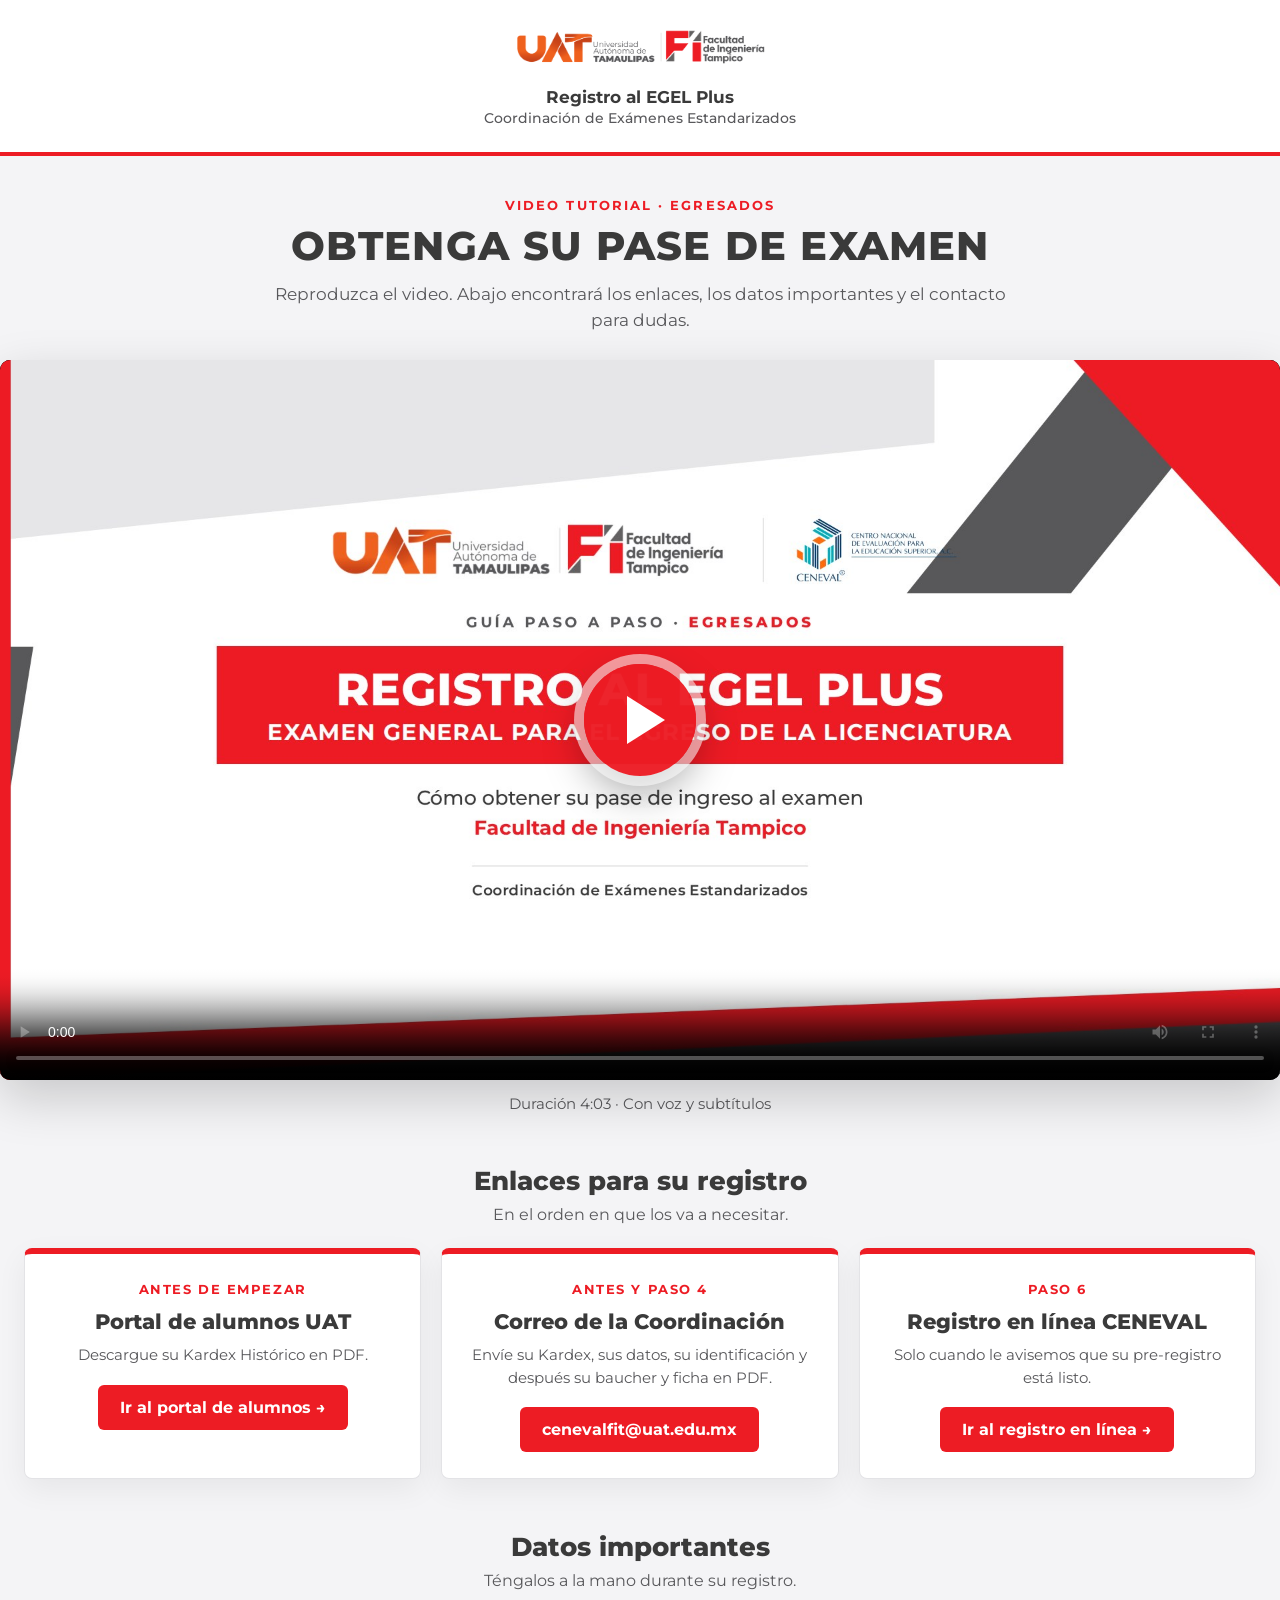
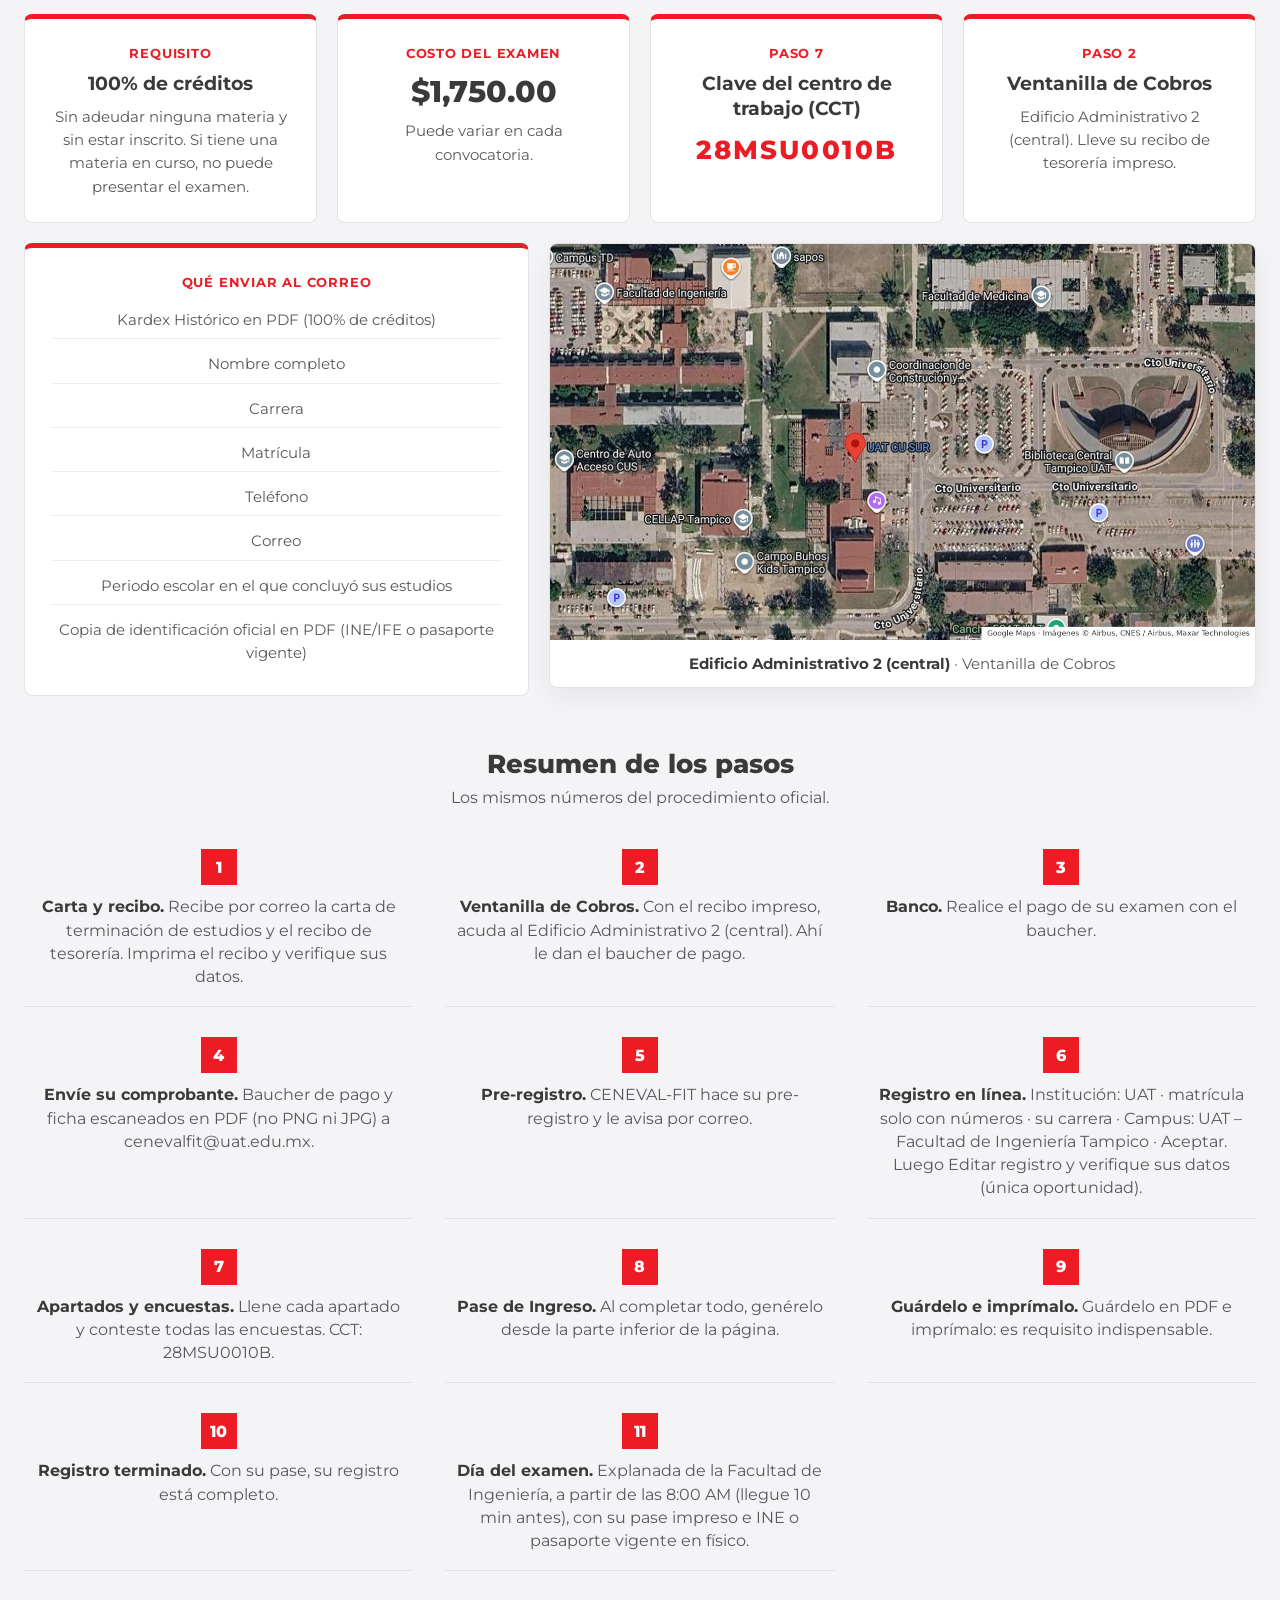
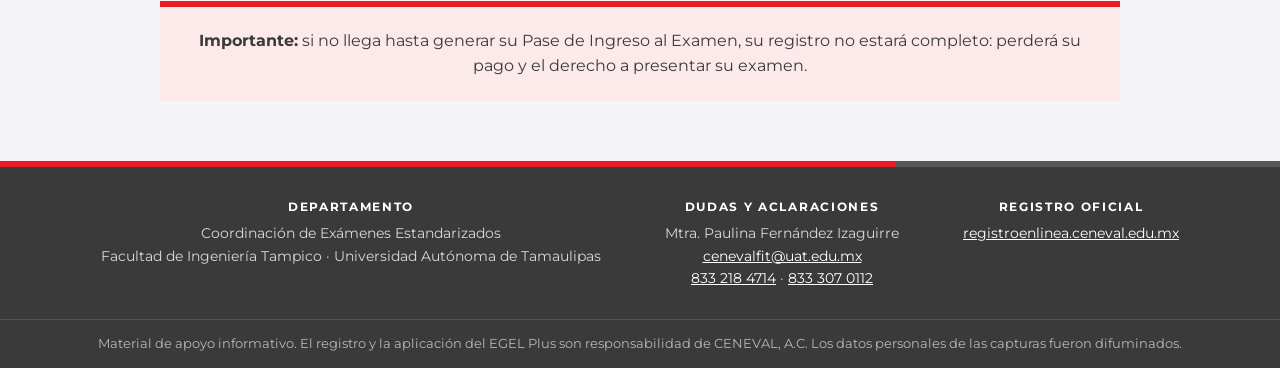
==== index.html @ b7e52860 "Video del EGEL Plus en trato de usted (voz temporal) Narración, subtítulos y texto en pantalla en "u" ====
<!DOCTYPE html>
<html lang="es">
<head>
<meta charset="utf-8">
<meta name="viewport" content="width=device-width,initial-scale=1">
<meta name="color-scheme" content="light only">
<title>Registro al EGEL Plus — Facultad de Ingeniería Tampico, UAT</title>
<meta name="description" content="Video tutorial paso a paso para el registro al EGEL Plus de CENEVAL (egresados). Coordinación de Exámenes Estandarizados, Facultad de Ingeniería Tampico, UAT.">
<link rel="preconnect" href="https://fonts.googleapis.com">
<link rel="preconnect" href="https://fonts.gstatic.com" crossorigin>
<link href="https://fonts.googleapis.com/css2?family=Montserrat:ital,wght@0,400;0,500;0,600;0,700;0,800;1,400;1,600&display=swap" rel="stylesheet">
<style>
:root{
  --rojo:#ED1C24;
  --rojo-hondo:#C2151C;
  --gris:#3A3A3A;
  --gris-med:#58585B;
  --gris-claro:#E6E6E8;
  --rosa:#FCE9EA;
  --texto:#222222;
  --naranja:#EF611E;
}
*{box-sizing:border-box;margin:0;padding:0}
html{color-scheme:light only;background:#F4F4F6}
body{background:#F4F4F6}
html,body{height:100%}
body{
  background:#F4F4F6;
  font-family:"Montserrat","Segoe UI",system-ui,sans-serif;
  color:var(--texto);
}

/* ---------- encuadre ---------- */
#viewport{position:relative;width:100%;overflow:hidden;background:#111}
#stage{
  width:1920px;height:1080px;position:absolute;left:0;top:0;overflow:hidden;
  background:#fff;transform-origin:top left;
}
#stage.paused *, #stage.paused{animation-play-state:paused !important}
#player{text-align:left}

/* ---------- geometría institucional ---------- */
.geo{position:absolute;inset:0;overflow:hidden;pointer-events:none;transition:opacity .45s ease}
.geo>span{position:absolute;display:block}
.rail{left:0;top:0;width:16px;height:100%;background:var(--rojo)}
.rail-notch{left:16px;top:430px;width:34px;height:210px;background:var(--gris-med);clip-path:polygon(0 0,100% 0,0 100%)}

.geo-cover .lg{left:0;top:0;width:73%;height:270px;background:var(--gris-claro);clip-path:polygon(0 0,100% 0,100% 46%,0 100%)}
.geo-cover .band{right:0;top:-40px;width:560px;height:390px;background:var(--gris-med);clip-path:polygon(56% 0,100% 0,44% 100%,0 100%)}
.geo-cover .red{right:0;top:0;width:430px;height:340px;background:var(--rojo);clip-path:polygon(28% 0,100% 0,100% 100%)}
.geo-cover .bred{left:0;bottom:0;width:100%;height:150px;background:var(--rojo);clip-path:polygon(0 58%,100% 8%,100% 100%,0 100%)}
.geo-cover .bgray{left:0;bottom:0;width:100%;height:112px;background:var(--gris-med);clip-path:polygon(0 100%,100% 22%,100% 100%)}

.geo-slim .bred{left:0;bottom:0;width:100%;height:64px;background:var(--rojo);clip-path:polygon(0 66%,100% 22%,100% 100%,0 100%)}
.geo-slim .bgray{left:0;bottom:0;width:100%;height:46px;background:var(--gris-med);clip-path:polygon(0 100%,100% 30%,100% 100%)}

.geo-cover{opacity:0}
#stage.cover-mode .geo-cover{opacity:1}
#stage.cover-mode .geo-slim{opacity:0}

/* ---------- encabezado y pie fijos ---------- */
#hdr{
  position:absolute;left:16px;right:0;top:0;height:132px;
  display:flex;align-items:center;justify-content:space-between;
  padding:0 84px 0 80px;background:#fff;border-bottom:1px solid var(--gris-claro);
  transition:opacity .4s ease;z-index:4;
}
#hdr img{display:block}
#hdr .l-uat{height:52px}
#hdr .l-fit{height:56px}
#hdr .mid{font-size:17px;font-weight:700;letter-spacing:.14em;color:var(--gris-med);text-transform:uppercase}
#hdr .mid b{color:var(--rojo);font-weight:800}
#ftr{
  position:absolute;left:16px;right:0;bottom:0;height:88px;
  display:flex;align-items:flex-start;justify-content:center;padding-top:14px;
  font-size:19px;font-weight:500;color:var(--gris-med);letter-spacing:.01em;
  transition:opacity .4s ease;z-index:4;
}
#stage.cover-mode #hdr,#stage.cover-mode #ftr{opacity:0}

/* ---------- escenas ---------- */
.scene{position:absolute;inset:0;opacity:0;visibility:hidden;z-index:2}
.scene.active{opacity:1;visibility:visible;transition:opacity .4s ease}
.pane{position:absolute;left:96px;right:84px;top:160px;bottom:150px}

/* portada / cierre */
.cov{position:absolute;inset:0;display:flex;flex-direction:column;align-items:center;justify-content:center;text-align:center;z-index:3;padding-bottom:40px}
.lockup{width:660px;margin-bottom:46px}
.kicker{font-size:22px;font-weight:700;letter-spacing:.22em;color:var(--gris-med);text-transform:uppercase;margin-bottom:22px}
.kicker b{color:var(--rojo);font-weight:800}
.title-band{background:var(--rojo);padding:28px 76px;margin-bottom:32px}
.title-band h1{
  color:#fff;font-size:68px;font-weight:800;line-height:1.1;
  letter-spacing:.015em;text-transform:uppercase;
}
.title-band h1 small{display:block;font-size:40px;font-weight:700;letter-spacing:.04em;margin-top:8px}
.cov .sub{font-size:30px;font-weight:500;color:var(--gris);margin-bottom:8px}
.cov .sub.strong{color:var(--rojo);font-weight:700}
.cov .dept{
  margin-top:30px;display:inline-flex;align-items:center;gap:18px;
  font-size:22px;font-weight:600;color:var(--gris);letter-spacing:.02em;
  border-top:2px solid var(--gris-claro);padding-top:22px;
}
.cov .dept span{color:var(--gris-med);font-weight:500}
.cov .cierre{font-size:56px;font-weight:800;color:#fff;line-height:1.18;text-transform:none}
.contact{
  margin-top:26px;display:flex;align-items:stretch;background:#fff;
  border:1px solid var(--gris-claro);box-shadow:0 18px 44px rgba(0,0,0,.10);text-align:left;
}
.contact .ic{width:12px;background:var(--rojo)}
.contact div{padding:20px 34px}
.contact p{font-size:18px;font-weight:700;letter-spacing:.12em;color:var(--gris-med);text-transform:uppercase;margin-bottom:6px}
.contact h3{font-size:28px;font-weight:700;color:var(--gris)}
.contact h3 span{color:var(--rojo);font-weight:600}

/* rótulo de paso */
.step{display:flex;align-items:stretch;margin-bottom:44px}
.step .tag{
  background:var(--rojo);color:#fff;font-size:26px;font-weight:800;letter-spacing:.06em;
  display:flex;align-items:center;padding:0 34px;white-space:nowrap;
}
.step h2{
  background:var(--rosa);color:var(--gris);font-size:38px;font-weight:700;
  display:flex;align-items:center;padding:20px 40px;flex:1;letter-spacing:-.01em;
}
.step .of{background:var(--gris);color:#fff;font-size:20px;font-weight:700;display:flex;align-items:center;padding:0 26px;letter-spacing:.08em}

/* columnas */
.cols{display:grid;gap:70px;align-items:center;height:600px}
.cols>*{min-width:0}
.cols.shot{grid-template-columns:1fr 1040px}

.list{list-style:none}
.list li{
  position:relative;padding-left:44px;font-size:27px;line-height:1.42;
  color:var(--texto);font-weight:500;margin-bottom:28px;
}
.list li:last-child{margin-bottom:0}
.list li::before{
  content:"";position:absolute;left:0;top:12px;width:16px;height:16px;background:var(--rojo);
}
.list li b{font-weight:700;color:var(--gris)}
.list li em{font-style:normal;font-weight:700;color:var(--rojo)}
.list.num{counter-reset:n}
.list.num li{padding-left:62px}
.list.num li::before{
  counter-increment:n;content:counter(n);top:2px;width:40px;height:40px;
  color:#fff;font-size:22px;font-weight:800;display:flex;align-items:center;justify-content:center;
}

/* marcos de imagen */
.frame{
  background:#fff;border:1px solid var(--gris-claro);border-radius:6px;overflow:hidden;
  box-shadow:0 26px 64px rgba(0,0,0,.20);position:relative;
}
.frame img{display:block;width:100%;height:auto;will-change:transform}
.frame.fill img{width:100%;height:100%;object-fit:cover;object-position:top center}
.kb{transform-origin:var(--kbx,50%) var(--kby,50%)}
@keyframes kb{from{transform:scale(1)}to{transform:scale(var(--kbz,1.3))}}
.shotw{width:1040px;height:590px}

/* recuadro de nota / advertencia */
.warn{
  background:var(--rosa);border-left:11px solid var(--rojo);padding:24px 32px;
  display:flex;gap:22px;align-items:center;box-shadow:0 14px 36px rgba(0,0,0,.10);
}
.warn .ic{
  width:46px;height:46px;flex:none;background:var(--rojo);color:#fff;font-size:30px;font-weight:800;
  display:flex;align-items:center;justify-content:center;border-radius:50%;
}
.warn p{font-size:23px;font-weight:600;color:var(--gris);line-height:1.4}
.warn.float{position:absolute;left:96px;right:84px;bottom:150px}
.chip{
  display:inline-flex;align-items:center;gap:16px;background:var(--gris);color:#fff;
  padding:14px 26px;font-size:24px;font-weight:600;border-radius:4px;margin-bottom:34px;
}
.chip .dot{width:11px;height:11px;background:var(--rojo);border-radius:50%}

/* paso 1: formulario ilustrado */
.form{
  width:1040px;background:#fff;border:1px solid var(--gris-claro);border-radius:6px;
  box-shadow:0 26px 64px rgba(0,0,0,.18);overflow:hidden;
}
.form .fh{background:var(--gris);color:#fff;padding:22px 36px;display:flex;justify-content:space-between;align-items:center}
.form .fh b{font-size:24px;font-weight:700}
.form .fh span{font-size:17px;font-weight:600;letter-spacing:.12em;color:#cfcfd4;text-transform:uppercase}
.form .fb{padding:30px 36px 32px;display:grid;gap:22px}
.fld label{display:block;font-size:17px;font-weight:700;letter-spacing:.08em;color:var(--gris-med);text-transform:uppercase;margin-bottom:10px}
.fld .in{border:2px solid var(--gris-claro);border-radius:5px;padding:14px 20px;font-size:23px;font-weight:600;color:var(--gris);background:#fff}
.opts{border:2px solid var(--gris-claro);border-radius:5px;overflow:hidden}
.opts div{padding:13px 20px;font-size:22px;font-weight:600;color:var(--gris);display:flex;align-items:center;gap:14px;border-bottom:1px solid var(--gris-claro)}
.opts div:last-child{border-bottom:0}
.opts div i{width:20px;height:20px;border-radius:50%;border:2px solid var(--gris-med);flex:none}
.opts div.hl{background:var(--rosa)}
.opts div.hl i{border-color:var(--rojo);background:radial-gradient(var(--rojo) 45%,transparent 50%)}
.opts div small{margin-left:auto;font-size:16px;font-weight:700;letter-spacing:.08em;color:var(--rojo);text-transform:uppercase}
.fld .in.ph{color:var(--gris-med);font-weight:500;font-style:italic}
.two{display:grid;grid-template-columns:1fr 1fr;gap:26px}
.frow{display:flex;align-items:center;justify-content:space-between;margin-top:4px}
.chk{display:flex;align-items:center;gap:14px;font-size:22px;font-weight:600;color:var(--gris)}
.chk i{width:30px;height:30px;border:2px solid var(--gris-med);border-radius:4px;position:relative;flex:none}
.chk i::after{content:"";position:absolute;left:9px;top:3px;width:8px;height:15px;border:solid #fff;border-width:0 4px 4px 0;transform:rotate(45deg);opacity:0}
.scene.active .chk i{animation:tick .35s ease var(--d,0s) both}
.scene.active .chk i::after{animation:tickmark .35s ease var(--d,0s) both}
@keyframes tick{to{background:var(--rojo);border-color:var(--rojo)}}
@keyframes tickmark{to{opacity:1}}
.btn{background:var(--rojo);color:#fff;font-size:22px;font-weight:700;padding:14px 42px;border-radius:5px;letter-spacing:.03em}
.scene.active .btn.pulse{animation:pulse 1.4s ease var(--d,0s) 2 both}
@keyframes pulse{0%,100%{box-shadow:0 0 0 0 rgba(237,28,36,.45)}50%{box-shadow:0 0 0 16px rgba(237,28,36,0)}}

/* resaltador sobre capturas */
.hl-box{position:absolute;border:5px solid var(--rojo);border-radius:8px;box-shadow:0 0 0 9999px rgba(20,20,22,.28);opacity:0;pointer-events:none}
.scene.active .hl-box{animation:hlin .6s ease var(--d,0s) both}
@keyframes hlin{from{opacity:0;transform:scale(1.08)}to{opacity:1;transform:none}}

/* resaltador que recorre los campos del paso 1 */
.hl-move{position:absolute;left:512px;top:114px;width:474px;height:40px;border:5px solid var(--rojo);border-radius:7px;
  box-shadow:0 0 0 9999px rgba(20,20,22,.22);opacity:0;pointer-events:none}
.scene.active .hl-move{animation:hlmove 16.0s ease-in-out 5.0s both}
@keyframes hlmove{
  0%{opacity:0;top:114px;left:512px;width:474px;height:40px}
  2.5%,19.3%{opacity:1;top:114px;left:512px;width:474px;height:40px}
  21.3%,36.9%{opacity:1;top:156px;left:512px;width:474px;height:40px}
  38.9%,47.1%{opacity:1;top:197px;left:512px;width:474px;height:40px}
  49.1%,74.9%{opacity:1;top:239px;left:512px;width:474px;height:40px}
  76.9%,100%{opacity:1;top:280px;left:642px;width:214px;height:42px}
}

/* ---------- EGEL Plus: componentes ---------- */
.cov .logos{display:flex;align-items:center;gap:44px;margin-bottom:40px}
.cov .logos .lockup{margin-bottom:0;width:620px}
.cov .logos .sepv{width:2px;height:96px;background:var(--gris-claro)}
.cov .logos .cen{height:104px;width:auto}
.title-band h1 small{font-size:34px}
.lead{font-size:30px;line-height:1.5;color:var(--texto);font-weight:500;margin-bottom:38px;max-width:820px}
.lead b{color:var(--gris)}
.eg{display:inline-block;margin-top:6px;font-size:22px;font-weight:700;color:var(--gris-med);background:var(--gris-claro);padding:4px 12px;border-radius:4px;letter-spacing:.04em}

.cost{background:#fff;border:1px solid var(--gris-claro);border-top:8px solid var(--rojo);box-shadow:0 26px 64px rgba(0,0,0,.14);padding:40px 44px;text-align:center}
.cost img{display:block;height:74px;width:auto;margin:0 auto 26px}
.cost .lbl{font-size:20px;font-weight:700;letter-spacing:.14em;color:var(--gris-med);text-transform:uppercase}
.cost .amt{font-size:70px;font-weight:800;color:var(--gris);margin:12px 0 6px;letter-spacing:-.01em;white-space:nowrap}
.cost .amt small{font-size:26px;color:var(--gris-med);font-weight:700;margin-left:10px}
.cost .fine{font-size:21px;color:var(--gris-med);font-style:italic}

.mailchip{display:inline-flex;align-items:center;gap:16px;background:var(--gris);color:#fff;padding:16px 28px;font-size:28px;font-weight:700;border-radius:4px;margin-bottom:34px;letter-spacing:.01em}
.mailchip svg{width:30px;height:30px;flex:none}
.chk2{list-style:none;display:grid;grid-template-columns:1fr 1fr 1fr;gap:28px 28px;margin-top:10px}
.chk2 li{display:flex;gap:16px;align-items:center;font-size:29px;font-weight:700;color:var(--gris);line-height:1.25;background:#fff;border:1px solid var(--gris-claro);border-left:6px solid var(--rojo);padding:30px 26px;min-height:120px;border-radius:6px;box-shadow:0 10px 26px rgba(0,0,0,.06)}
.chk2 li.wide{grid-column:span 2}
.chk2 li i{flex:none;width:34px;height:34px;border-radius:50%;background:var(--rojo);position:relative}
.chk2 li i::after{content:"";position:absolute;left:12px;top:6px;width:8px;height:15px;border:solid #fff;border-width:0 3px 3px 0;transform:rotate(45deg)}
.chk2 li small{display:block;font-size:20px;font-weight:500;color:var(--gris-med);margin-top:4px}

.docs2{display:flex;gap:44px;justify-content:center;align-items:flex-end}
.doc{width:330px;background:#fff;border:1px solid var(--gris-claro);border-radius:6px;box-shadow:0 26px 60px rgba(0,0,0,.16);padding:30px 30px 34px;position:relative}
.doc .band{height:10px;background:var(--rojo);margin:-30px -30px 24px;border-radius:6px 6px 0 0}
.doc h4{font-size:26px;font-weight:800;color:var(--gris);line-height:1.2;margin-bottom:22px;min-height:62px}
.doc .ln{height:12px;background:var(--gris-claro);border-radius:3px;margin-bottom:12px}
.doc .ln.s{width:62%;margin-bottom:0}
.doc .tag2{position:absolute;right:-16px;top:-18px;background:var(--rojo);color:#fff;font-size:18px;font-weight:800;letter-spacing:.08em;padding:9px 16px;border-radius:4px;box-shadow:0 8px 18px rgba(237,28,36,.35)}
.doc .ic2{width:60px;height:60px;border-radius:50%;background:var(--rosa);display:flex;align-items:center;justify-content:center;margin-bottom:18px}
.doc .ic2 svg{width:32px;height:32px}
.flow{display:flex;align-items:center;justify-content:center;gap:70px;height:600px}
.flow .doc{width:380px}
.flow .arrow{width:120px;height:14px;background:var(--rojo);position:relative;border-radius:3px}
.flow .arrow::after{content:"";position:absolute;right:-18px;top:-17px;border-left:30px solid var(--rojo);border-top:24px solid transparent;border-bottom:24px solid transparent}

.files{display:flex;gap:30px;justify-content:center}
.file{width:210px;height:262px;background:#fff;border:3px solid var(--gris-claro);border-radius:8px;position:relative;display:flex;flex-direction:column;align-items:center;justify-content:center;gap:18px;box-shadow:0 20px 46px rgba(0,0,0,.12)}
.file b{font-size:46px;font-weight:800;color:var(--gris);letter-spacing:.04em}
.file .st{width:62px;height:62px;border-radius:50%;display:flex;align-items:center;justify-content:center;color:#fff;font-size:34px;font-weight:800}
.file.ok{border-color:var(--gris)}
.file.ok .st{background:var(--gris)}
.file.no{opacity:.6}
.file.no .st{background:var(--rojo)}
.file.no b{text-decoration:line-through;text-decoration-color:var(--rojo);text-decoration-thickness:5px}

.ribbon{position:absolute;right:12px;top:12px;z-index:2;font-size:13px;font-weight:700;letter-spacing:.12em;color:var(--gris-med);background:var(--gris-claro);padding:4px 10px;border-radius:3px;text-transform:uppercase}
.notif{position:relative;background:#fff;border:1px solid var(--gris-claro);border-radius:10px;box-shadow:0 26px 64px rgba(0,0,0,.16);overflow:hidden}
.notif .nh{display:flex;align-items:center;gap:18px;padding:24px 30px;border-bottom:1px solid var(--gris-claro)}
.notif .av{width:60px;height:60px;border-radius:50%;background:var(--rojo);color:#fff;font-weight:800;font-size:20px;display:flex;align-items:center;justify-content:center;flex:none}
.notif .nh b{font-size:23px;color:var(--gris)}
.notif .nh span{display:block;font-size:18px;color:var(--gris-med)}
.notif .nh .av{display:flex;color:#fff;font-size:20px}
.notif .nb{padding:30px 30px 34px;font-size:25px;line-height:1.5;color:var(--texto)}
.notif .nb h4{font-size:32px;font-weight:800;color:var(--gris);margin-bottom:10px}
.notif .pill{display:inline-block;margin-top:20px;background:var(--rosa);color:var(--rojo);font-weight:800;padding:10px 20px;border-radius:30px;font-size:20px;letter-spacing:.04em}

.mock{width:660px;background:#fff;border:1px solid var(--gris-claro);border-radius:6px;box-shadow:0 26px 64px rgba(0,0,0,.18);overflow:hidden}
.mock .mt{height:86px;display:flex;align-items:center;padding:0 26px;border-bottom:1px solid var(--gris-claro)}
.mock .mt img{height:58px;width:auto}
.mock .mb{background:#00A7B0;color:#fff;text-align:center;font-weight:700;font-size:21px;padding:14px 10px;line-height:1.3}
.mock .mc{padding:26px 40px 36px;background:linear-gradient(#F3EFE4,#fff 75%)}
.mock .mc h5{text-align:center;font-size:17px;letter-spacing:.1em;color:#333;margin-bottom:22px}
.mock .row{display:grid;grid-template-columns:130px 1fr;gap:16px;font-size:20px;margin-bottom:14px;align-items:center;color:#333}
.mock .row span:first-child{text-align:right;font-weight:700}
.mock .bar{height:14px;width:70%;background:#d9d9dd;border-radius:3px}
.mock .lnk{color:#1a3d9c;text-decoration:underline;font-weight:700;justify-self:start;padding:4px 10px;border-radius:4px}
.scene.active .lnk-hl{animation:lnkhl .6s ease var(--d,0s) both}
@keyframes lnkhl{to{box-shadow:0 0 0 4px var(--rojo);background:#fff}}

.cct{background:var(--gris);border-left:12px solid var(--rojo);border-radius:6px;padding:26px 34px;margin-top:40px;box-shadow:0 18px 44px rgba(0,0,0,.18);max-width:640px}
.cct p{font-size:19px;font-weight:700;letter-spacing:.12em;text-transform:uppercase;color:#d0d0d5;margin-bottom:8px}
.cct b{font-size:60px;font-weight:800;letter-spacing:.1em;color:#fff}

.zw{position:relative}
.zw img{display:block;width:100%;height:auto}
.mapwrap{position:relative}
.mapwrap img{display:block;width:100%;height:auto}
.pin{position:absolute;width:0;height:0}
.pin::before{content:"";position:absolute;left:-42px;top:-42px;width:84px;height:84px;border-radius:50%;border:6px solid var(--rojo);box-sizing:border-box;animation:ping 1.6s ease-out infinite}
@keyframes ping{from{transform:scale(.35);opacity:1}to{transform:scale(1.5);opacity:0}}
.maplabel{position:absolute;left:18px;top:18px;background:#fff;border-left:8px solid var(--rojo);padding:14px 22px;box-shadow:0 12px 30px rgba(0,0,0,.25)}
.maplabel b{display:block;font-size:24px;color:var(--gris)}
.maplabel span{font-size:19px;color:var(--gris-med);font-weight:600}

.done{display:flex;flex-direction:column;align-items:center;justify-content:center;height:600px;text-align:center}
.done .big{width:190px;height:190px;border-radius:50%;background:var(--rojo);position:relative;margin-bottom:44px;box-shadow:0 0 0 18px var(--rosa)}
.done .big::after{content:"";position:absolute;left:68px;top:32px;width:46px;height:96px;border:solid #fff;border-width:0 18px 18px 0;transform:rotate(45deg)}
.done h3{font-size:56px;font-weight:800;color:var(--gris)}
.done p{font-size:30px;color:var(--gris-med);margin-top:14px;font-weight:500}

.tiles{display:grid;grid-template-columns:repeat(4,1fr);gap:30px;margin-top:90px}
.tile{background:#fff;border:1px solid var(--gris-claro);border-top:8px solid var(--rojo);border-radius:6px;padding:36px 30px;box-shadow:0 20px 46px rgba(0,0,0,.10);min-height:400px}
.tile .ti{width:74px;height:74px;border-radius:50%;background:var(--rosa);display:flex;align-items:center;justify-content:center;margin-bottom:24px}
.tile .ti svg{width:38px;height:38px}
.tile p{font-size:18px;font-weight:700;letter-spacing:.12em;text-transform:uppercase;color:var(--gris-med);margin-bottom:10px}
.tile h3{font-size:32px;font-weight:800;color:var(--gris);line-height:1.2}
.tile span{display:block;font-size:24px;color:var(--rojo);margin-top:12px;font-weight:700;line-height:1.35}

.bigwarn{display:flex;gap:48px;align-items:center;background:var(--rosa);border-left:16px solid var(--rojo);padding:70px 74px;margin-top:130px;box-shadow:0 20px 50px rgba(0,0,0,.10)}
.bigwarn .ic{width:130px;height:130px;flex:none;background:var(--rojo);color:#fff;font-size:84px;font-weight:800;display:flex;align-items:center;justify-content:center;border-radius:50%}
.bigwarn p{font-size:44px;font-weight:700;color:var(--gris);line-height:1.35}
.bigwarn p b{color:var(--rojo)}

.contact h3{font-size:26px}
.contact h3 span{color:var(--rojo)}

/* página */
.hero .h2sub{font-size:19px;font-weight:700;color:var(--rojo);letter-spacing:.02em}
.links3{display:grid;grid-template-columns:repeat(auto-fit,minmax(280px,1fr));gap:20px}
.lk{background:#fff;border:1px solid #E3E3E6;border-top:6px solid var(--rojo);border-radius:8px;padding:26px 24px;display:flex;flex-direction:column;align-items:center;gap:10px;box-shadow:0 10px 30px rgba(0,0,0,.06)}
.lk .k{font-size:13px;font-weight:700;letter-spacing:.12em;color:var(--rojo)}
.lk h3{font-size:21px;font-weight:800;color:var(--gris)}
.lk p{font-size:15px;line-height:1.5;color:var(--gris-med)}
.lk a.go{margin-top:8px;display:inline-block;background:var(--rojo);color:#fff;text-decoration:none;font-weight:700;font-size:16px;padding:13px 22px;border-radius:6px;word-break:break-all}
.lk a.go:hover{background:var(--rojo-hondo)}
.lk a.go:focus-visible{outline:3px solid var(--gris);outline-offset:3px}
.card h3.big{font-size:30px;font-weight:800}
.card .cctp{font-size:26px;font-weight:800;color:var(--rojo);letter-spacing:.08em}
.two-col{display:grid;grid-template-columns:1fr 1.4fr;gap:20px;margin-top:20px;align-items:start}
.ticks{list-style:none;padding:0;margin-top:6px}
.ticks li{font-size:15px;line-height:1.5;color:var(--gris-med);padding:7px 0;border-bottom:1px solid #EEE}
.ticks li:last-child{border-bottom:0}
.mapcard{background:#fff;border:1px solid #E3E3E6;border-radius:8px;overflow:hidden;box-shadow:0 10px 30px rgba(0,0,0,.06)}
.mapcard img{display:block;width:100%;height:auto}
.mapcard figcaption{padding:14px 18px;font-size:15px;color:var(--gris-med)}
.mapcard figcaption b{color:var(--gris)}
@media(max-width:760px){.two-col{grid-template-columns:1fr}}

/* pilas de capturas */
.stack{position:relative;width:1040px;height:600px}
.stack .frame{position:absolute}

/* ---------- animaciones de entrada ---------- */
.scene .a-rise,.scene .a-pop,.scene .a-wipe,.scene .kb{animation:none}
.scene.active .a-rise{animation:rise .8s cubic-bezier(.2,.8,.25,1) var(--d,0s) both}
.scene.active .a-pop{animation:pop .85s cubic-bezier(.2,.9,.3,1) var(--d,0s) both}
.scene.active .a-wipe{animation:wipeclip .9s cubic-bezier(.76,0,.24,1) var(--d,0s) both}
.scene.active .kb{animation:kb var(--kbt,var(--dur,16s)) ease-in-out var(--kbd,0s) both}
@keyframes rise{from{opacity:0;transform:translateY(30px)}to{opacity:1;transform:none}}
@keyframes pop{from{opacity:0;transform:scale(.94) translateY(20px)}to{opacity:1;transform:none}}
@keyframes wipeclip{from{clip-path:inset(0 100% 0 0)}to{clip-path:inset(0 0 0 0)}}

/* ---------- barrido de transición ---------- */
#wipe{position:absolute;top:-12%;bottom:-12%;left:0;width:150%;background:var(--rojo);transform:translateX(-160%) skewX(-11deg);opacity:0;z-index:6;pointer-events:none}
#wipe.go{animation:sweep .78s cubic-bezier(.75,0,.25,1) both}
@keyframes sweep{0%{opacity:1;transform:translateX(-160%) skewX(-11deg)}100%{opacity:1;transform:translateX(160%) skewX(-11deg)}}

/* ---------- subtítulos ---------- */
#cc{
  position:absolute;left:230px;width:1460px;bottom:40px;z-index:5;
  background:rgba(34,34,34,.93);border-left:7px solid var(--rojo);
  color:#fff;font-size:25px;font-weight:500;line-height:1.4;padding:14px 30px;
  text-align:center;transition:opacity .25s ease;
}
#cc:empty{opacity:0}
#stage:not(.nocc) #ftr{opacity:0}
#stage.nocc #cc{opacity:0;visibility:hidden}

/* ---------- controles (fuera del cuadro) ---------- */
#bar{
  display:flex;align-items:center;gap:10px;background:#17171A;
  border-radius:0 0 10px 10px;padding:13px 18px;flex-wrap:wrap;
  font-family:inherit;transition:opacity .35s ease;
}
#player:fullscreen{background:#000;display:flex;align-items:center;justify-content:center}
#player:fullscreen #bar{
  position:fixed;left:50%;bottom:26px;transform:translateX(-50%);z-index:50;
  border-radius:14px;border:1px solid rgba(255,255,255,.14);background:rgba(22,22,24,.94);
}
#player:fullscreen #bar.hide{opacity:0;pointer-events:none}
#bar button{
  background:rgba(255,255,255,.08);color:#f2f2f4;border:0;border-radius:8px;
  font-family:inherit;font-size:14px;font-weight:600;padding:9px 14px;cursor:pointer;
  transition:background .15s ease;
}
#bar button:hover{background:rgba(255,255,255,.18)}
#bar button:focus-visible{outline:2px solid var(--rojo);outline-offset:2px}
#bar button.on{background:var(--rojo);color:#fff}
#bar .sep{width:1px;height:22px;background:rgba(255,255,255,.14);margin:0 4px}
#prog{width:300px;height:6px;background:rgba(255,255,255,.14);border-radius:3px;overflow:hidden;cursor:pointer;flex:1;min-width:160px}
#progf{height:100%;width:0;background:var(--rojo)}
#time{color:#9b9ba1;font-size:13px;font-weight:600;min-width:84px;text-align:center;font-variant-numeric:tabular-nums}

/* ---------- página ---------- */
.wrap{max-width:1280px;margin:0 auto;padding:0 24px}
.sitehead{background:#fff;border-bottom:4px solid var(--rojo);padding:24px 0}
.page{background:#F4F4F6;padding:1px 0 60px;text-align:center}
.sitehead .wrap{display:flex;flex-direction:column;align-items:center;justify-content:center;gap:16px;text-align:center}
.sitehead img{height:46px;display:block;max-width:100%}
.sitehead .t{font-size:17px;font-weight:700;color:var(--gris);line-height:1.35;text-align:center}
.sitehead .t span{display:block;font-weight:500;color:var(--gris-med);font-size:14px}
.hero{max-width:1280px;margin:38px auto 0;padding:0 24px;text-align:center}
.hero .k{font-size:13px;font-weight:700;letter-spacing:.16em;color:var(--rojo);text-transform:uppercase;margin-bottom:8px}
.hero h1{font-size:40px;font-weight:800;color:var(--gris);line-height:1.15;letter-spacing:.03em}
.hero p{font-size:17px;color:var(--gris-med);margin:12px auto 0;line-height:1.55;max-width:760px}
#player{margin:26px auto 0;max-width:1280px;border-radius:10px;overflow:hidden;box-shadow:0 18px 50px rgba(0,0,0,.18)}
.sec{max-width:1280px;margin:52px auto 0;padding:0 24px;text-align:center}
.sec h2{font-size:26px;font-weight:800;color:var(--gris);margin-bottom:8px}
.sec .sub{font-size:16px;color:var(--gris-med);margin-bottom:24px}

.cta{
  display:flex;flex-direction:column;align-items:center;gap:22px;text-align:center;
  background:#fff;border:1px solid #E3E3E6;border-top:6px solid var(--rojo);border-radius:8px;
  padding:32px 30px;box-shadow:0 10px 30px rgba(0,0,0,.06);max-width:860px;margin:0 auto;
}
.cta .k{font-size:13px;font-weight:700;letter-spacing:.14em;color:var(--rojo);text-transform:uppercase;margin-bottom:8px}
.cta h3{font-size:24px;font-weight:800;color:var(--gris);margin-bottom:6px}
.cta .url{font-size:17px;font-weight:600;color:var(--gris-med);word-break:break-all}
.cta a.go{
  display:inline-flex;align-items:center;gap:12px;background:var(--rojo);color:#fff;text-decoration:none;
  font-weight:700;font-size:17px;padding:16px 28px;border-radius:6px;white-space:nowrap;transition:background .15s ease;
}
.cta a.go:hover{background:var(--rojo-hondo)}
.cta .alt{font-size:15px;color:var(--gris-med);line-height:1.5}
.cta .alt a{color:var(--rojo);font-weight:700}
.cta a.go:focus-visible{outline:3px solid var(--gris);outline-offset:3px}

.cards{display:grid;grid-template-columns:repeat(auto-fit,minmax(260px,1fr));gap:20px;margin-top:22px}
.card{
  display:block;text-align:center;background:#fff;border:1px solid #E3E3E6;border-top:5px solid var(--rojo);
  border-radius:8px;padding:24px 26px;text-decoration:none;color:inherit;
}
a.card{transition:transform .16s ease, box-shadow .16s ease}
a.card:hover{transform:translateY(-3px);box-shadow:0 14px 34px rgba(0,0,0,.12)}
a.card:focus-visible{outline:3px solid var(--rojo);outline-offset:3px}
.card .k{font-size:13px;font-weight:700;color:var(--rojo);margin-bottom:9px;letter-spacing:.06em}
.card h3{font-size:19px;font-weight:700;color:var(--gris);margin-bottom:8px;line-height:1.3}
.card p,.card li{font-size:15px;line-height:1.55;color:var(--gris-med)}
.card ul{list-style:none;padding:0}
.card li{margin-bottom:6px}
.card li:last-child{margin-bottom:0}
.steps-ol{counter-reset:s;list-style:none;display:grid;grid-template-columns:repeat(auto-fit,minmax(340px,1fr));gap:12px 32px}
.steps-ol li{counter-increment:s;position:relative;padding:18px 10px;border-bottom:1px solid #E3E3E6;font-size:15.5px;line-height:1.5;color:var(--gris-med);text-align:center}
.steps-ol li::before{content:counter(s);margin:0 auto 10px;width:36px;height:36px;background:var(--rojo);color:#fff;font-weight:800;display:flex;align-items:center;justify-content:center}
.steps-ol li b{color:var(--gris)}
.aviso{
  margin:30px auto 0;padding:22px 26px;background:var(--rosa);max-width:960px;text-align:center;
  border-top:6px solid var(--rojo);font-size:16px;line-height:1.55;color:var(--gris);
}
.aviso b{font-weight:700}
.sitefoot{margin-top:0;background:var(--gris);color:#d9d9dd;font-size:14px;line-height:1.6}
.sitefoot .stripe{height:6px;background:linear-gradient(90deg,var(--rojo) 0 70%,var(--gris-med) 70% 100%)}
.sitefoot .wrap{display:flex;justify-content:center;gap:28px 64px;flex-wrap:wrap;padding-top:30px;padding-bottom:30px;text-align:center}
.sitefoot h4{font-size:12px;letter-spacing:.14em;text-transform:uppercase;color:#fff;margin-bottom:6px}
.sitefoot a{color:#fff}
.sitefoot .legal{border-top:1px solid rgba(255,255,255,.12);padding:14px 0;font-size:12.5px;color:#b7b7bd;text-align:center}
.sitefoot .legal .wrap{padding-top:0;padding-bottom:0}
@media(max-width:760px){
  #bar{justify-content:center}
  #prog{width:100%;order:9;flex:none}
  .hero h1{font-size:30px}
  .hero .k{letter-spacing:.08em;font-size:12px}
}
/* ---------- cortina de entrada ---------- */
#intro{
  position:fixed;inset:0;z-index:1000;background:#fff;overflow:hidden;
  display:flex;align-items:center;justify-content:center;text-align:center;cursor:pointer;
  animation:introFallback .5s ease 9s forwards;
}
#intro::after{content:"";position:absolute;left:0;right:0;bottom:0;height:10px;background:var(--rojo)}
#intro .i-rail{position:absolute;left:0;top:0;width:12px;height:100%;background:var(--rojo)}
#intro .i-lg{position:absolute;left:0;top:0;width:78%;height:22vh;background:var(--gris-claro);clip-path:polygon(0 0,100% 0,100% 40%,0 100%)}
#intro .i-red{position:absolute;right:0;top:0;width:min(36vw,380px);height:min(28vw,300px);background:var(--rojo);clip-path:polygon(30% 0,100% 0,100% 100%)}
#intro .i-gray{position:absolute;left:0;bottom:10px;width:100%;height:86px;background:var(--gris-med);clip-path:polygon(0 100%,100% 18%,100% 100%)}
#intro .i-box{position:relative;padding:0 24px;max-width:900px}
#intro .i-logo{display:block;width:min(560px,82vw);height:auto;margin:0 auto 30px;opacity:0}
#intro .i-line{display:block;width:120px;height:5px;background:var(--rojo);margin:0 auto 26px;transform:scaleX(0)}
#intro .i-dept{font-size:clamp(20px,3.2vw,30px);font-weight:800;color:var(--gris);line-height:1.25;letter-spacing:.01em;opacity:0}
#intro .i-name{margin-top:14px;font-size:clamp(17px,2.4vw,23px);font-weight:700;color:var(--rojo);letter-spacing:.02em;opacity:0}
#intro.go .i-logo{animation:iPop .8s cubic-bezier(.2,.9,.3,1) .05s both}
#intro.go .i-line{animation:iLine .6s cubic-bezier(.4,0,.2,1) .45s both}
#intro.go .i-dept{animation:iRise .7s cubic-bezier(.2,.8,.25,1) .6s both}
#intro.go .i-name{animation:iRise .7s cubic-bezier(.2,.8,.25,1) .85s both}
#intro.out{animation:curtain .85s cubic-bezier(.77,0,.18,1) forwards;pointer-events:none}
@keyframes iPop{from{opacity:0;transform:scale(.92) translateY(14px)}to{opacity:1;transform:none}}
@keyframes iLine{to{transform:scaleX(1)}}
@keyframes iRise{from{opacity:0;transform:translateY(18px)}to{opacity:1;transform:none}}
@keyframes curtain{to{transform:translateY(-100%);visibility:hidden}}
@keyframes introFallback{to{opacity:0;visibility:hidden;pointer-events:none}}
body.intro-on{overflow:hidden}

@media (prefers-reduced-motion:reduce){
  #intro.out{animation:introFallback .3s ease forwards}
}
@media (prefers-reduced-motion:reduce){
  .scene.active .kb{animation:none}
  #wipe.go{animation-duration:.01s}
}

/* reproductor de video */
.vplayer{margin:26px auto 0;max-width:1280px;border-radius:10px;overflow:hidden;box-shadow:0 18px 50px rgba(0,0,0,.18);background:#000;line-height:0}
.vplayer{position:relative}
.vplayer video{display:block;width:100%;height:auto;aspect-ratio:16/9;background:#000}
.bigplay{position:absolute;left:50%;top:50%;transform:translate(-50%,-50%);width:112px;height:112px;border-radius:50%;border:0;cursor:pointer;
  background:rgba(237,28,36,.96);box-shadow:0 0 0 10px rgba(255,255,255,.55),0 16px 40px rgba(0,0,0,.35);transition:transform .15s ease}
.bigplay::after{content:"";position:absolute;left:43px;top:32px;border-left:38px solid #fff;border-top:24px solid transparent;border-bottom:24px solid transparent}
.bigplay:hover{transform:translate(-50%,-50%) scale(1.06)}
.bigplay:focus-visible{outline:4px solid var(--gris);outline-offset:6px}
.bigplay[hidden]{display:none}
@media(max-width:600px){.bigplay{width:76px;height:76px}.bigplay::after{left:29px;top:21px;border-left-width:26px;border-top-width:17px;border-bottom-width:17px}}
.vmeta{max-width:1280px;margin:14px auto 0;padding:0 24px;font-size:15px;color:var(--gris-med);text-align:center}
.vmeta a{color:var(--rojo);font-weight:700}
</style>
</head>
<body class="intro-on">

<div id="intro" aria-hidden="true">
  <span class="i-lg"></span><span class="i-red"></span><span class="i-gray"></span><span class="i-rail"></span>
  <div class="i-box">
    <img class="i-logo" data-img="lockup" alt="">
    <span class="i-line"></span>
    <p class="i-dept">Coordinación de<br>Exámenes Estandarizados</p>
    <p class="i-name">Mtra. Paulina Fernández Izaguirre</p>
  </div>
</div>


<header class="sitehead">
  <div class="wrap">
    <img data-img="lockup" alt="Universidad Autónoma de Tamaulipas · Facultad de Ingeniería Tampico">
    <p class="t">Registro al EGEL Plus<span>Coordinación de Exámenes Estandarizados</span></p>
  </div>
</header>

<main class="page">
<section class="hero">
  <p class="k">Video tutorial · Egresados</p>
  <h1>OBTENGA SU PASE DE EXAMEN</h1>
  <p>Reproduzca el video. Abajo encontrará los enlaces, los datos importantes y el contacto para dudas.</p>
</section>

<div id="player" class="vplayer">
  <video id="vid" controls controlsList="nodownload noplaybackrate" disablepictureinpicture playsinline preload="metadata" poster="poster.jpg" oncontextmenu="return false;"
         aria-label="Video tutorial: registro al EGEL Plus paso a paso">
    <source src="EGEL_Plus_FIT.mp4" type="video/mp4">
    Su navegador no puede reproducir este video.
  </video>
  <button class="bigplay" id="bigplay" aria-label="Reproducir video"></button>
</div>
<p class="vmeta">Duración 4:03 · Con voz y subtítulos</p>

<section class="sec" id="enlaces">
  <h2>Enlaces para su registro</h2>
  <p class="sub">En el orden en que los va a necesitar.</p>
  <div class="links3">
    <div class="lk">
      <p class="k">ANTES DE EMPEZAR</p>
      <h3>Portal de alumnos UAT</h3>
      <p>Descargue su Kardex Histórico en PDF.</p>
      <a class="go" href="https://alumnossur.uat.edu.mx/Login" target="_blank" rel="noopener">Ir al portal de alumnos →</a>
    </div>
    <div class="lk">
      <p class="k">ANTES Y PASO 4</p>
      <h3>Correo de la Coordinación</h3>
      <p>Envíe su Kardex, sus datos, su identificación y después su baucher y ficha en PDF.</p>
      <a class="go" href="mailto:cenevalfit@uat.edu.mx">cenevalfit@uat.edu.mx</a>
    </div>
    <div class="lk">
      <p class="k">PASO 6</p>
      <h3>Registro en línea CENEVAL</h3>
      <p>Solo cuando le avisemos que su pre-registro está listo.</p>
      <a class="go" href="https://registroenlinea.ceneval.edu.mx/RegistroLinea/indexCerrado.php#institucion" target="_blank" rel="noopener">Ir al registro en línea →</a>
    </div>
  </div>
</section>

<section class="sec">
  <h2>Datos importantes</h2>
  <p class="sub">Téngalos a la mano durante su registro.</p>
  <div class="cards">
    <div class="card">
      <p class="k">REQUISITO</p>
      <h3>100% de créditos</h3>
      <p>Sin adeudar ninguna materia y sin estar inscrito. Si tiene una materia en curso, no puede presentar el examen.</p>
    </div>
    <div class="card">
      <p class="k">COSTO DEL EXAMEN</p>
      <h3 class="big">$1,750.00</h3>
      <p>Puede variar en cada convocatoria.</p>
    </div>
    <div class="card">
      <p class="k">PASO 7</p>
      <h3>Clave del centro de trabajo (CCT)</h3>
      <p class="cctp">28MSU0010B</p>
    </div>
    <div class="card">
      <p class="k">PASO 2</p>
      <h3>Ventanilla de Cobros</h3>
      <p>Edificio Administrativo 2 (central). Lleve su recibo de tesorería impreso.</p>
    </div>
  </div>

  <div class="two-col">
    <div class="card left">
      <p class="k">QUÉ ENVIAR AL CORREO</p>
      <ul class="ticks">
        <li>Kardex Histórico en PDF (100% de créditos)</li>
        <li>Nombre completo</li>
        <li>Carrera</li>
        <li>Matrícula</li>
        <li>Teléfono</li>
        <li>Correo</li>
        <li>Periodo escolar en el que concluyó sus estudios</li>
        <li>Copia de identificación oficial en PDF (INE/IFE o pasaporte vigente)</li>
      </ul>
    </div>
    <figure class="mapcard">
      <img data-img="mapa" alt="Mapa con la ubicación del Edificio Administrativo 2 (central)">
      <figcaption><b>Edificio Administrativo 2 (central)</b> · Ventanilla de Cobros</figcaption>
    </figure>
  </div>
</section>

<section class="sec">
  <h2>Resumen de los pasos</h2>
  <p class="sub">Los mismos números del procedimiento oficial.</p>
  <ol class="steps-ol">
    <li><b>Carta y recibo.</b> Recibe por correo la carta de terminación de estudios y el recibo de tesorería. Imprima el recibo y verifique sus datos.</li>
    <li><b>Ventanilla de Cobros.</b> Con el recibo impreso, acuda al Edificio Administrativo 2 (central). Ahí le dan el baucher de pago.</li>
    <li><b>Banco.</b> Realice el pago de su examen con el baucher.</li>
    <li><b>Envíe su comprobante.</b> Baucher de pago y ficha escaneados en PDF (no PNG ni JPG) a cenevalfit@uat.edu.mx.</li>
    <li><b>Pre-registro.</b> CENEVAL-FIT hace su pre-registro y le avisa por correo.</li>
    <li><b>Registro en línea.</b> Institución: UAT · matrícula solo con números · su carrera · Campus: UAT – Facultad de Ingeniería Tampico · Aceptar. Luego Editar registro y verifique sus datos (única oportunidad).</li>
    <li><b>Apartados y encuestas.</b> Llene cada apartado y conteste todas las encuestas. CCT: 28MSU0010B.</li>
    <li><b>Pase de Ingreso.</b> Al completar todo, genérelo desde la parte inferior de la página.</li>
    <li><b>Guárdelo e imprímalo.</b> Guárdelo en PDF e imprímalo: es requisito indispensable.</li>
    <li><b>Registro terminado.</b> Con su pase, su registro está completo.</li>
    <li><b>Día del examen.</b> Explanada de la Facultad de Ingeniería, a partir de las 8:00 AM (llegue 10 min antes), con su pase impreso e INE o pasaporte vigente en físico.</li>
  </ol>
  <div class="aviso">
    <b>Importante:</b> si no llega hasta generar su Pase de Ingreso al Examen, su registro no estará completo: perderá su pago y el derecho a presentar su examen.
  </div>
</section>

</main>

<footer class="sitefoot">
  <div class="stripe"></div>
  <div class="wrap">
    <div><h4>Departamento</h4><p>Coordinación de Exámenes Estandarizados<br>Facultad de Ingeniería Tampico · Universidad Autónoma de Tamaulipas</p></div>
    <div><h4>Dudas y aclaraciones</h4><p>Mtra. Paulina Fernández Izaguirre<br><a href="mailto:cenevalfit@uat.edu.mx">cenevalfit@uat.edu.mx</a><br><a href="tel:+528332184714">833 218 4714</a> · <a href="tel:+528333070112">833 307 0112</a></p></div>
    <div><h4>Registro oficial</h4><p><a href="https://registroenlinea.ceneval.edu.mx/RegistroLinea/indexCerrado.php#institucion" target="_blank" rel="noopener">registroenlinea.ceneval.edu.mx</a></p></div>
  </div>
  <div class="legal"><div class="wrap">Material de apoyo informativo. El registro y la aplicación del EGEL Plus son responsabilidad de CENEVAL, A.C. Los datos personales de las capturas fueron difuminados.</div></div>
</footer>


<script>
var IMG = {"lockup": "[data-uri]", "mapa": "[data-uri]"};
document.querySelectorAll('[data-img]').forEach(function(el){
  var k = el.getAttribute('data-img');
  if(IMG[k]) el.src = IMG[k];
});

// botón grande de reproducir
(function(){
  var v = document.getElementById('vid'), b = document.getElementById('bigplay');
  if(!v || !b) return;
  b.addEventListener('click', function(){ v.play(); });
  v.addEventListener('play', function(){ b.hidden = true; });
})();

// cortina de entrada: logos + departamento + contacto
(function(){
  var intro = document.getElementById('intro'), done = false;
  function finish(){
    if(done) return; done = true;
    intro.classList.add('out');
    document.body.classList.remove('intro-on');
    setTimeout(function(){ intro.style.display = 'none'; }, 1000);
  }
  if(!intro) return;
  requestAnimationFrame(function(){ intro.classList.add('go'); });
  setTimeout(finish, 3000);
  intro.addEventListener('click', finish);
})();
</script>
</body>
</html>
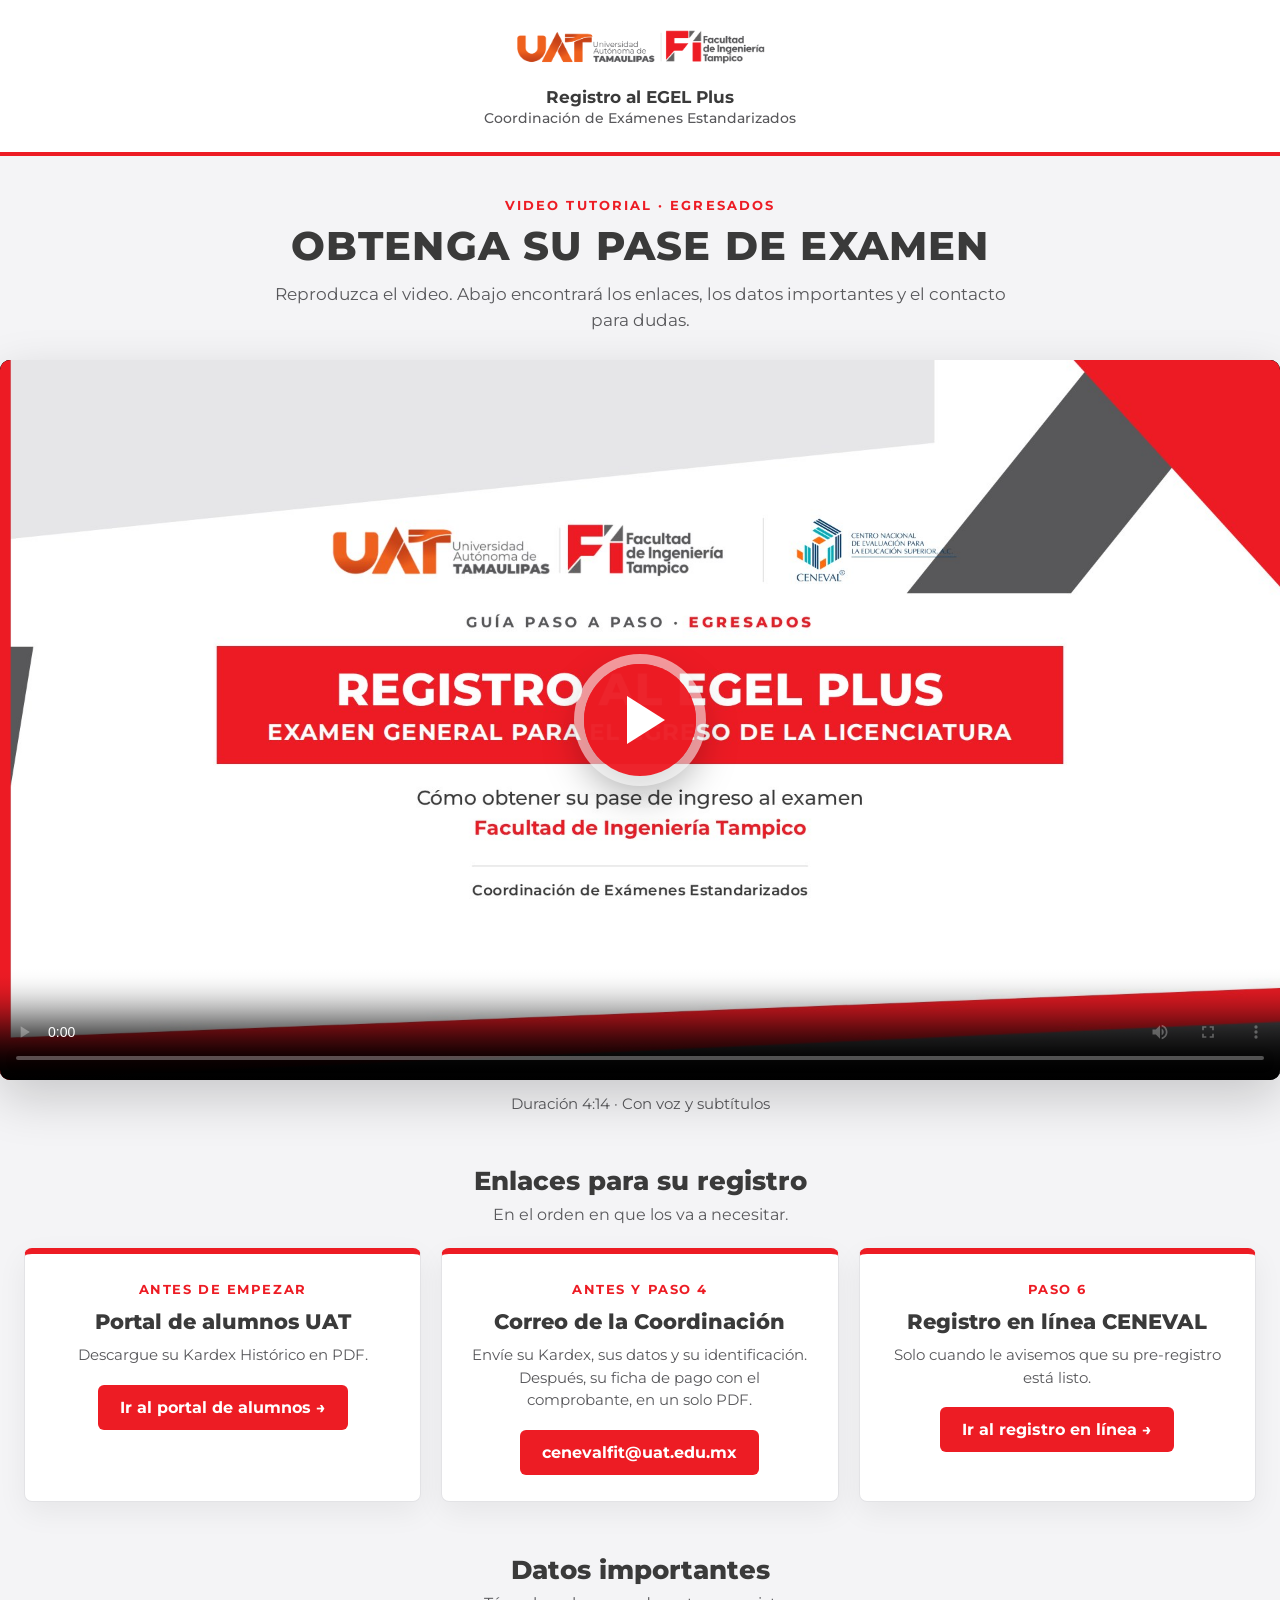
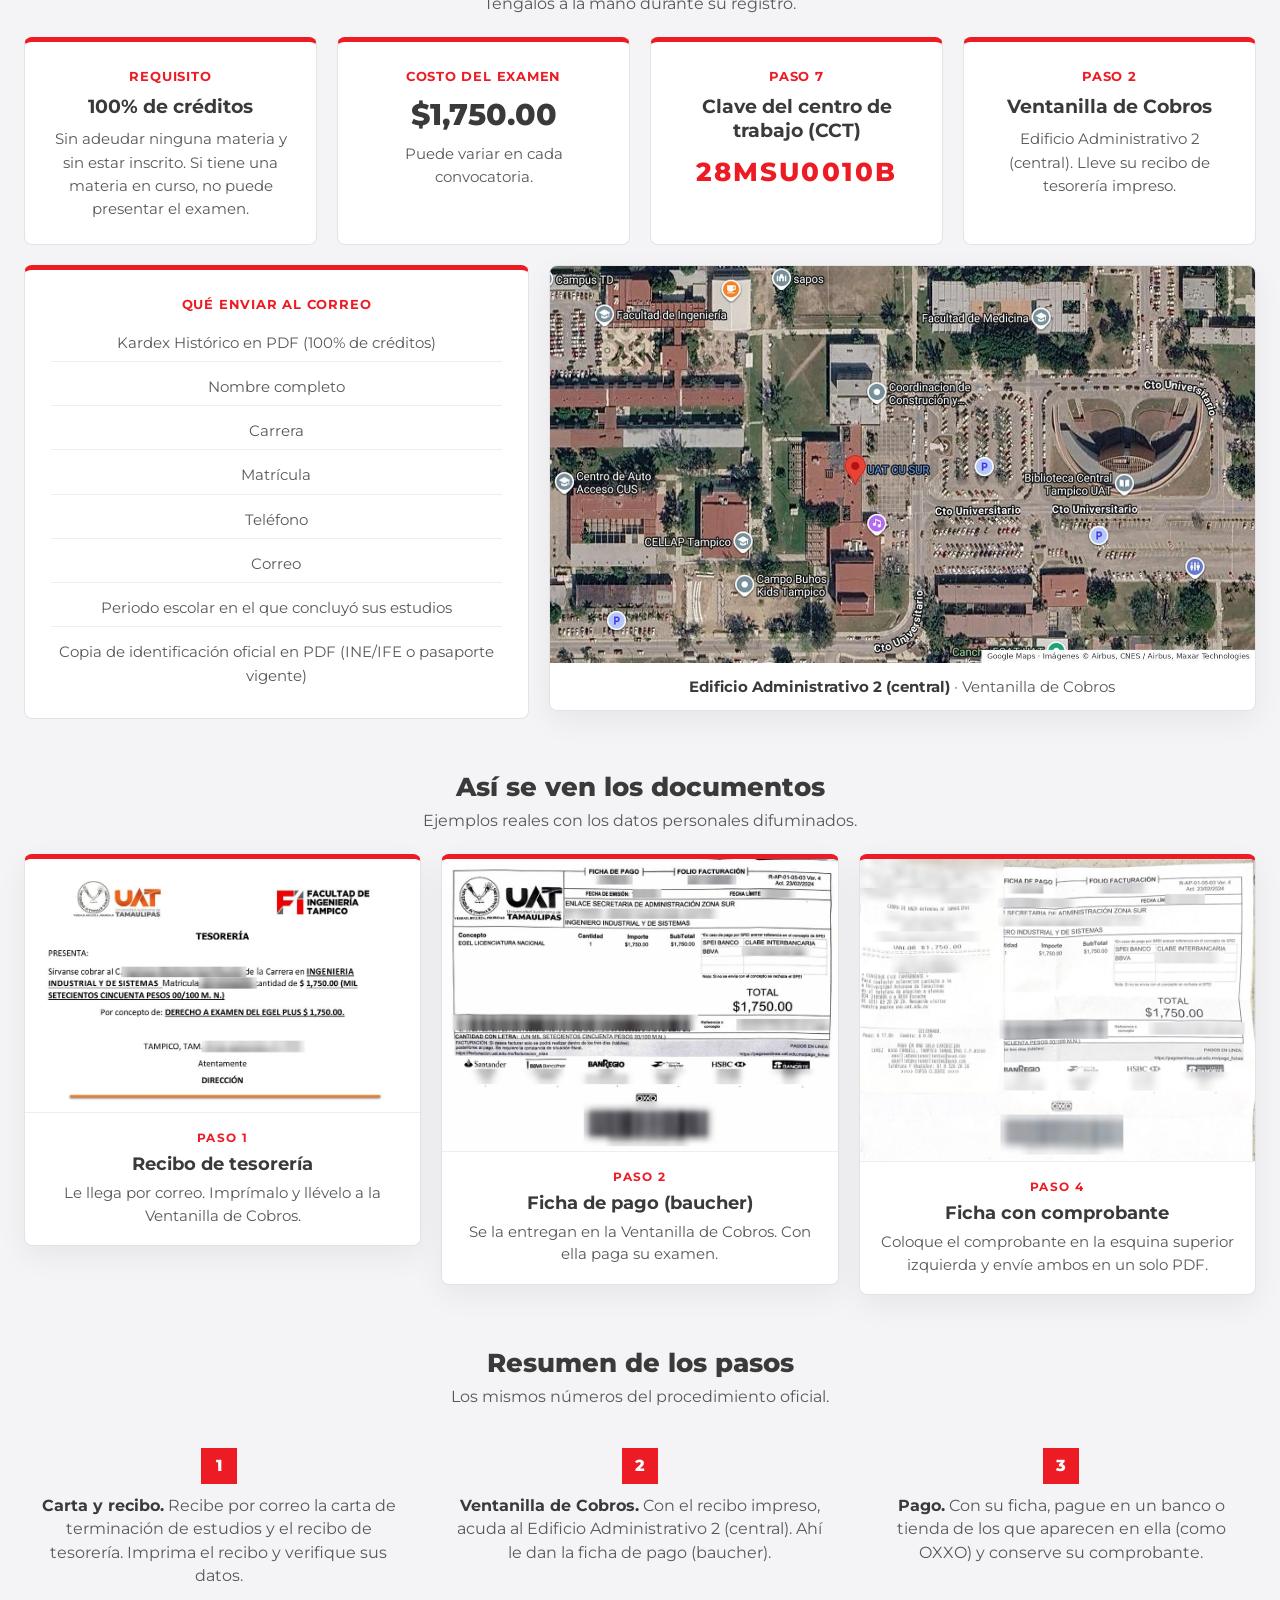
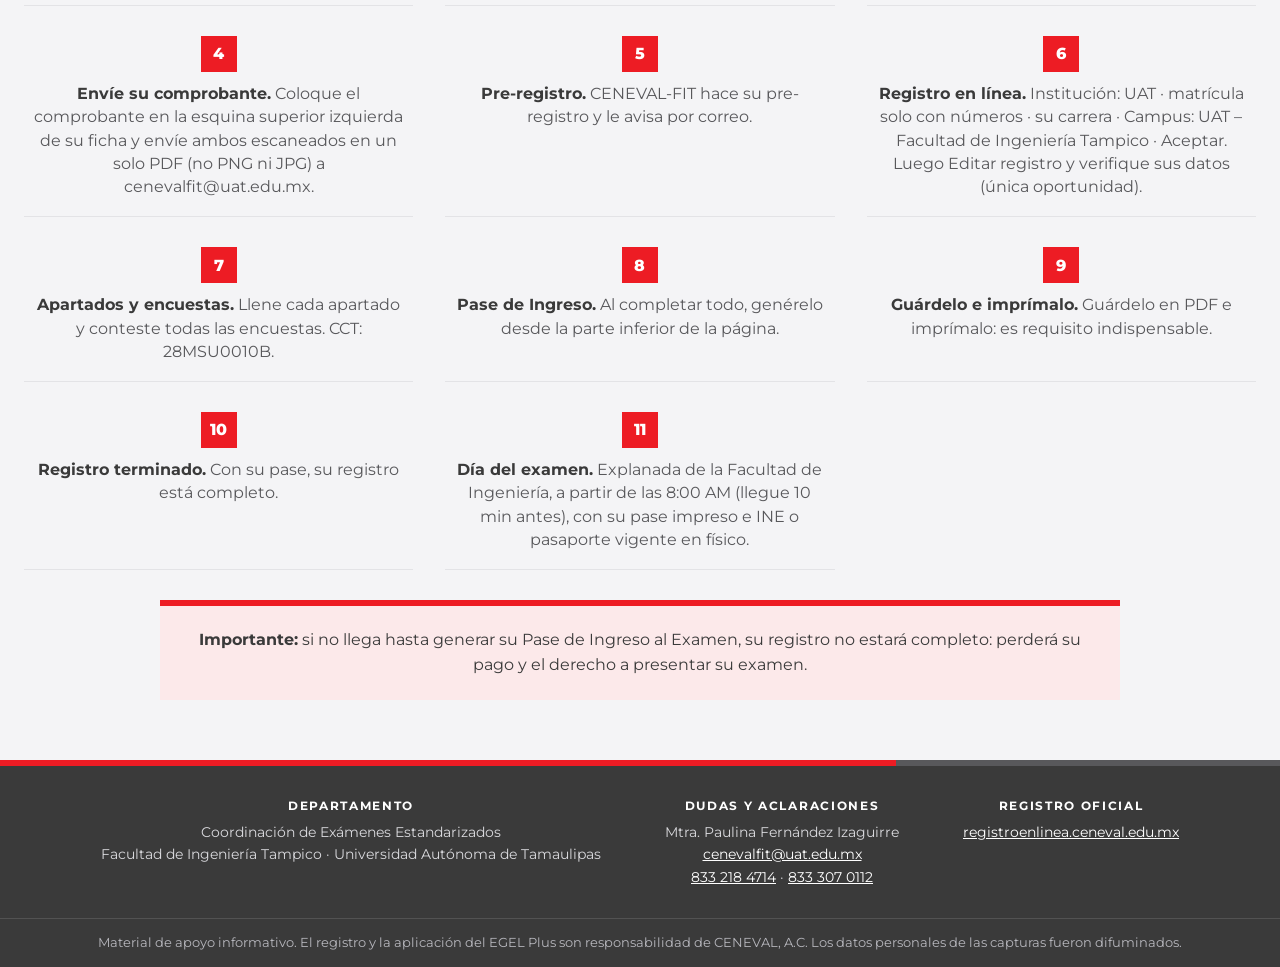
==== commit 2ea09c28: "Agrega recibo, ficha de pago y comprobante (difuminados) a los pasos 1 a 4 Aclara que el comprobante" ====
--- a/index.html
+++ b/index.html
@@ -359,6 +359,20 @@
 .mapcard figcaption b{color:var(--gris)}
 @media(max-width:760px){.two-col{grid-template-columns:1fr}}
 
+/* documentos reales (difuminados) */
+.docimg{position:relative;margin:0;background:#fff;border:1px solid var(--gris-claro);border-radius:6px;box-shadow:0 26px 60px rgba(0,0,0,.18);padding:10px 10px 0}
+.docimg img{display:block;width:100%;height:auto;border-radius:3px}
+.docimg figcaption{font-size:20px;font-weight:700;color:var(--gris);text-align:center;padding:12px 8px 14px;line-height:1.25}
+.docimg .tag2{position:absolute;right:-16px;top:-18px;z-index:2;background:var(--rojo);color:#fff;font-size:18px;font-weight:800;letter-spacing:.08em;padding:9px 16px;border-radius:4px;box-shadow:0 8px 18px rgba(237,28,36,.35)}
+.docimg .zw .hl-box{box-shadow:0 0 0 9999px rgba(20,20,22,.18)}
+.docimg .zw{overflow:hidden;border-radius:3px}
+.docs3{display:grid;grid-template-columns:repeat(auto-fit,minmax(260px,1fr));gap:20px;align-items:start}
+.dcard{margin:0;background:#fff;border:1px solid #E3E3E6;border-top:5px solid var(--rojo);border-radius:8px;overflow:hidden;box-shadow:0 10px 30px rgba(0,0,0,.06)}
+.dcard img{display:block;width:100%;height:auto;border-bottom:1px solid #EEE}
+.dcard figcaption{padding:16px 18px 18px;font-size:15px;line-height:1.5;color:var(--gris-med);text-align:center}
+.dcard figcaption .k{display:block;font-size:12px;font-weight:700;letter-spacing:.12em;color:var(--rojo);margin-bottom:4px}
+.dcard figcaption b{display:block;font-size:18px;color:var(--gris);margin-bottom:4px}
+
 /* pilas de capturas */
 .stack{position:relative;width:1040px;height:600px}
 .stack .frame{position:absolute}
@@ -570,7 +584,7 @@
   </video>
   <button class="bigplay" id="bigplay" aria-label="Reproducir video"></button>
 </div>
-<p class="vmeta">Duración 4:03 · Con voz y subtítulos</p>
+<p class="vmeta">Duración 4:14 · Con voz y subtítulos</p>
 
 <section class="sec" id="enlaces">
   <h2>Enlaces para su registro</h2>
@@ -585,7 +599,7 @@
     <div class="lk">
       <p class="k">ANTES Y PASO 4</p>
       <h3>Correo de la Coordinación</h3>
-      <p>Envíe su Kardex, sus datos, su identificación y después su baucher y ficha en PDF.</p>
+      <p>Envíe su Kardex, sus datos y su identificación. Después, su ficha de pago con el comprobante, en un solo PDF.</p>
       <a class="go" href="mailto:cenevalfit@uat.edu.mx">cenevalfit@uat.edu.mx</a>
     </div>
     <div class="lk">
@@ -645,13 +659,32 @@
 </section>
 
 <section class="sec">
+  <h2>Así se ven los documentos</h2>
+  <p class="sub">Ejemplos reales con los datos personales difuminados.</p>
+  <div class="docs3">
+    <figure class="dcard">
+      <img data-img="recibo" alt="Ejemplo de recibo de tesorería con datos difuminados">
+      <figcaption><span class="k">PASO 1</span><b>Recibo de tesorería</b>Le llega por correo. Imprímalo y llévelo a la Ventanilla de Cobros.</figcaption>
+    </figure>
+    <figure class="dcard">
+      <img data-img="ficha" alt="Ejemplo de ficha de pago con datos difuminados">
+      <figcaption><span class="k">PASO 2</span><b>Ficha de pago (baucher)</b>Se la entregan en la Ventanilla de Cobros. Con ella paga su examen.</figcaption>
+    </figure>
+    <figure class="dcard">
+      <img data-img="comprobante" alt="Ejemplo de ficha con el comprobante de pago en la esquina superior izquierda, datos difuminados">
+      <figcaption><span class="k">PASO 4</span><b>Ficha con comprobante</b>Coloque el comprobante en la esquina superior izquierda y envíe ambos en un solo PDF.</figcaption>
+    </figure>
+  </div>
+</section>
+
+<section class="sec">
   <h2>Resumen de los pasos</h2>
   <p class="sub">Los mismos números del procedimiento oficial.</p>
   <ol class="steps-ol">
     <li><b>Carta y recibo.</b> Recibe por correo la carta de terminación de estudios y el recibo de tesorería. Imprima el recibo y verifique sus datos.</li>
-    <li><b>Ventanilla de Cobros.</b> Con el recibo impreso, acuda al Edificio Administrativo 2 (central). Ahí le dan el baucher de pago.</li>
-    <li><b>Banco.</b> Realice el pago de su examen con el baucher.</li>
-    <li><b>Envíe su comprobante.</b> Baucher de pago y ficha escaneados en PDF (no PNG ni JPG) a cenevalfit@uat.edu.mx.</li>
+    <li><b>Ventanilla de Cobros.</b> Con el recibo impreso, acuda al Edificio Administrativo 2 (central). Ahí le dan la ficha de pago (baucher).</li>
+    <li><b>Pago.</b> Con su ficha, pague en un banco o tienda de los que aparecen en ella (como OXXO) y conserve su comprobante.</li>
+    <li><b>Envíe su comprobante.</b> Coloque el comprobante en la esquina superior izquierda de su ficha y envíe ambos escaneados en un solo PDF (no PNG ni JPG) a cenevalfit@uat.edu.mx.</li>
     <li><b>Pre-registro.</b> CENEVAL-FIT hace su pre-registro y le avisa por correo.</li>
     <li><b>Registro en línea.</b> Institución: UAT · matrícula solo con números · su carrera · Campus: UAT – Facultad de Ingeniería Tampico · Aceptar. Luego Editar registro y verifique sus datos (única oportunidad).</li>
     <li><b>Apartados y encuestas.</b> Llene cada apartado y conteste todas las encuestas. CCT: 28MSU0010B.</li>
@@ -679,7 +712,7 @@
 
 
 <script>
-var IMG = {"lockup": "[data-uri]", "mapa": "[data-uri]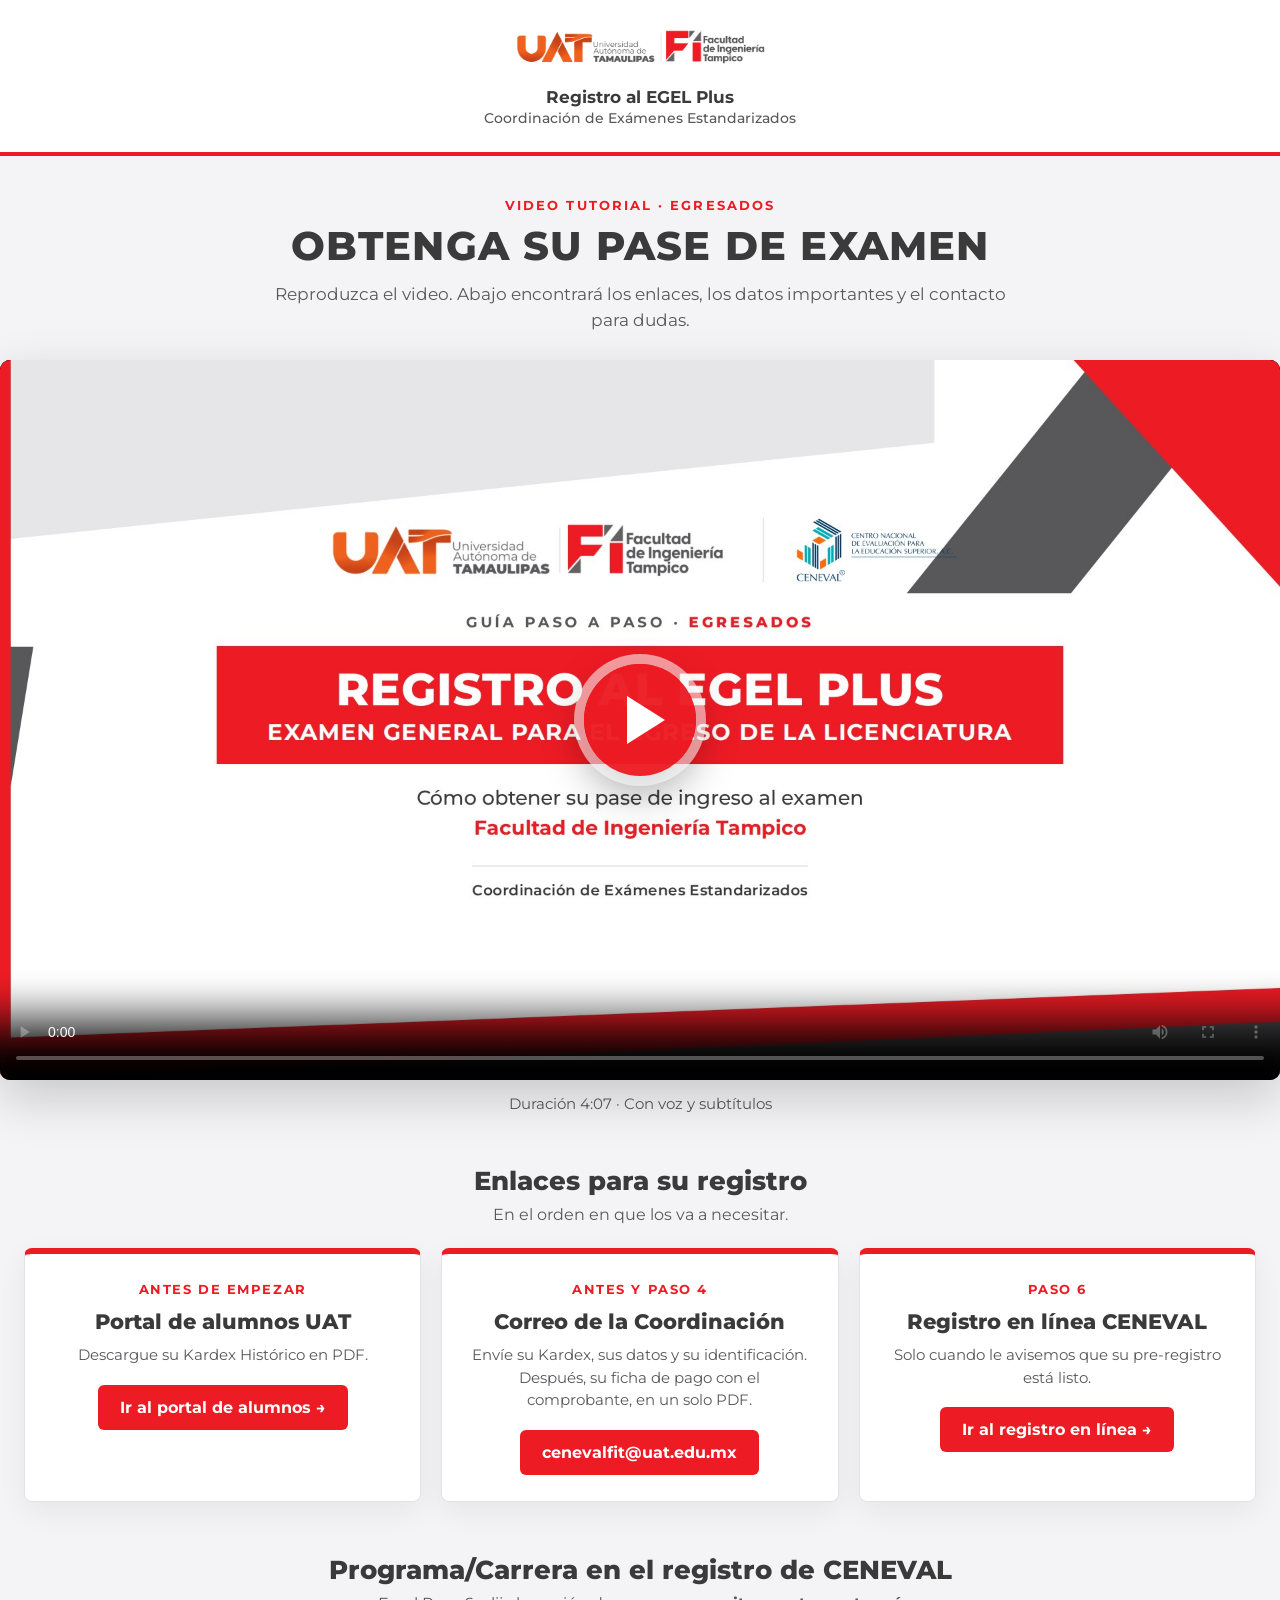
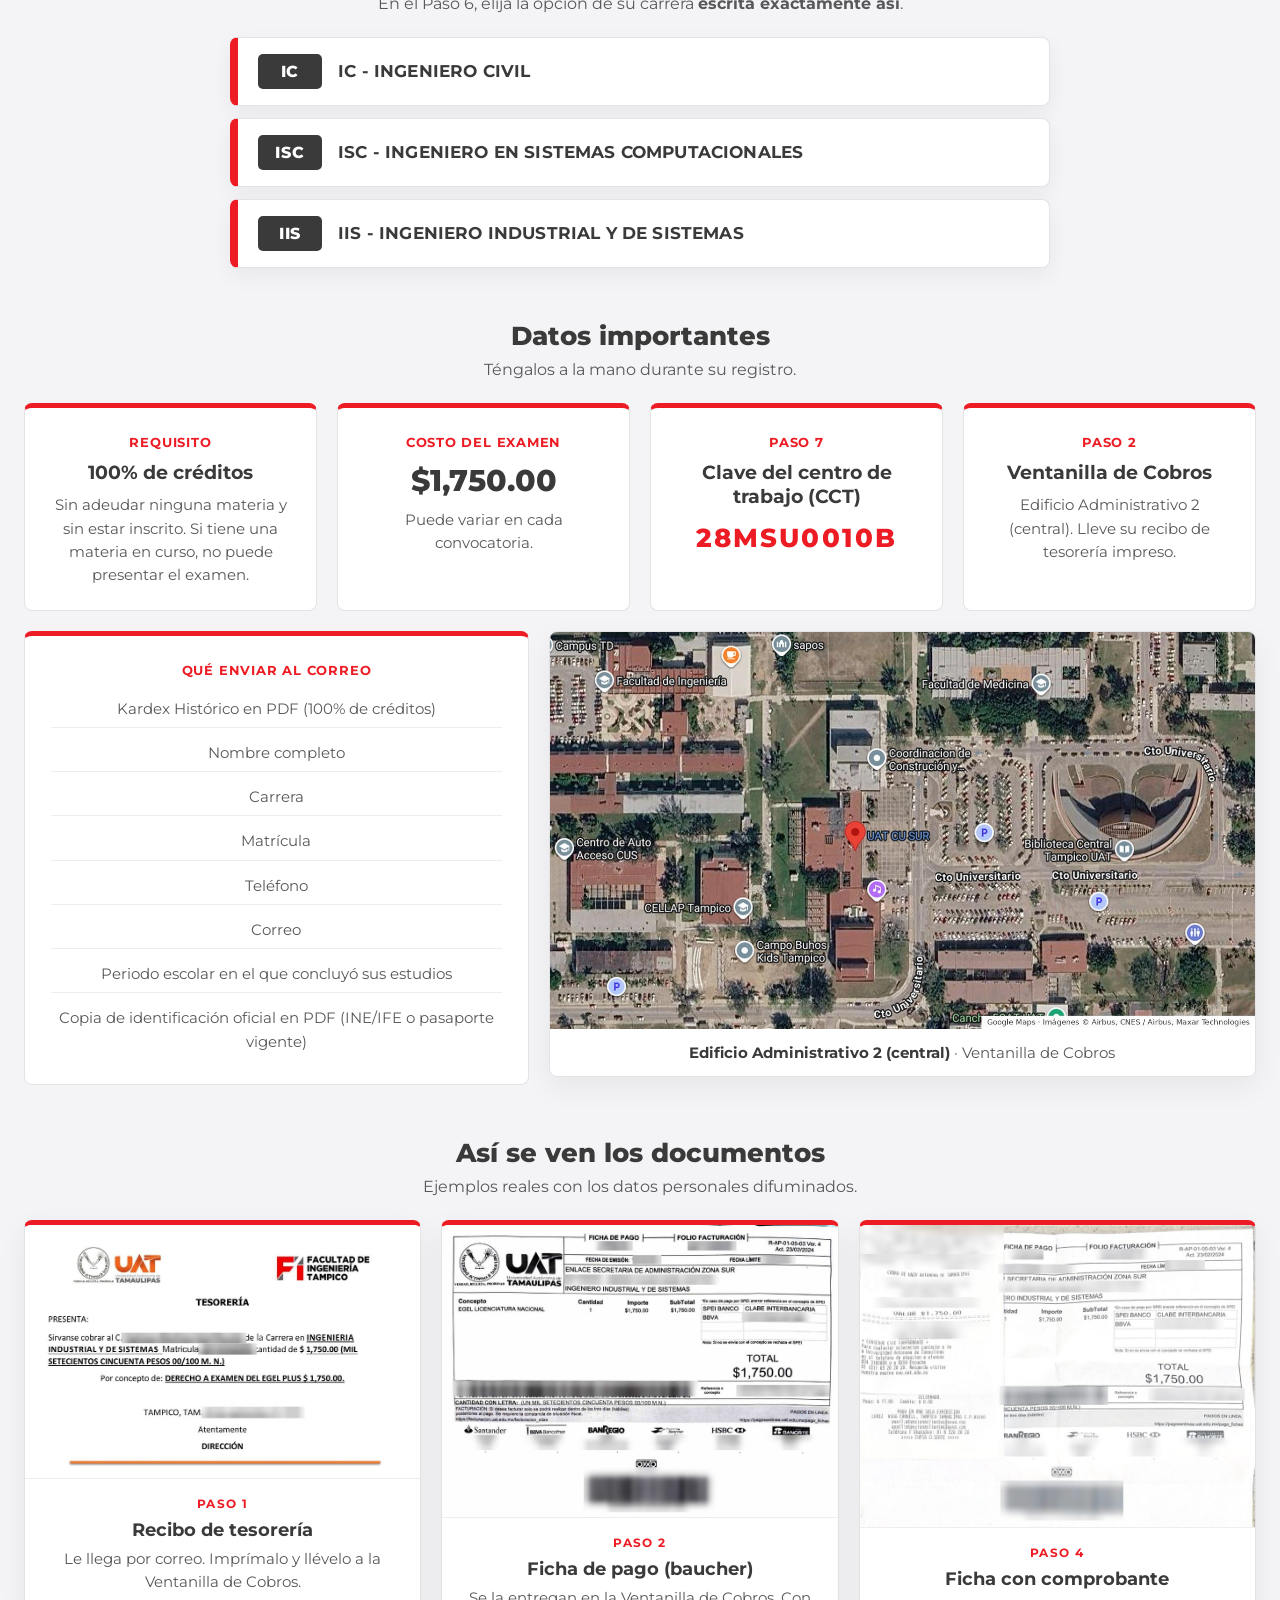
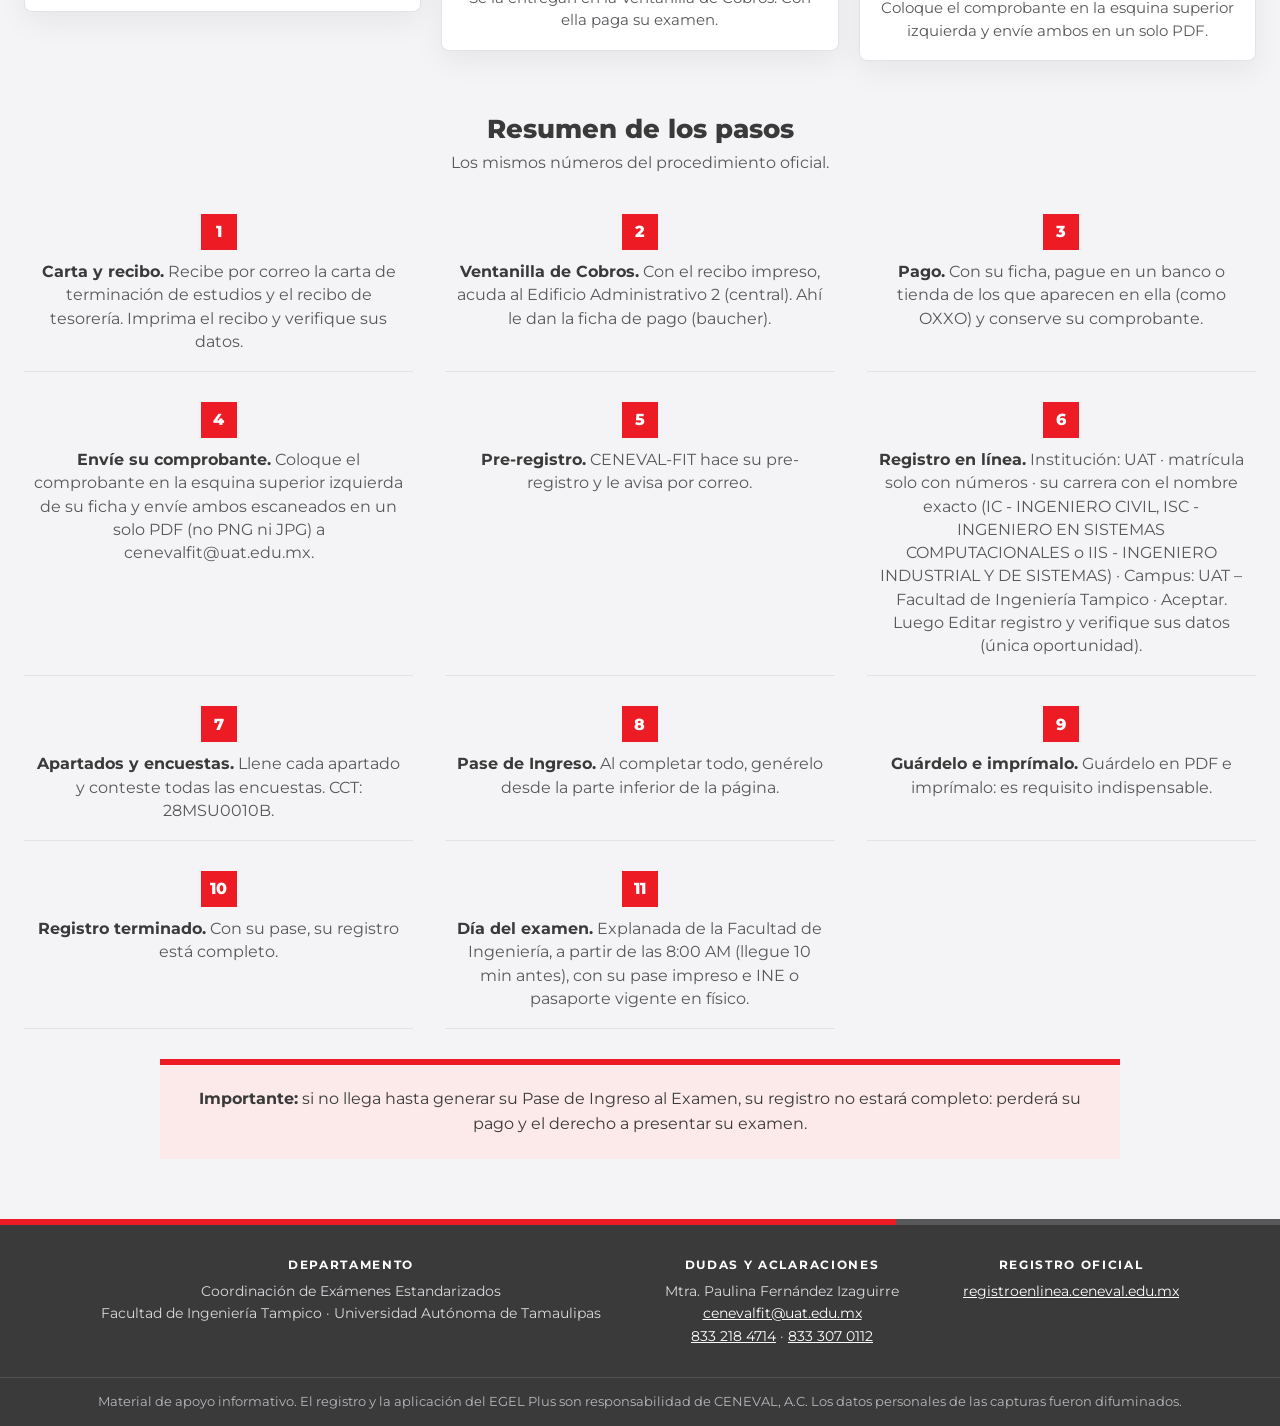
==== commit fdc28dcb: "Nueva voz, carrera con nombre exacto y cierre "¡Mucho éxito en su Examen EGEL Plus!" Video con voz n" ====
--- a/index.html
+++ b/index.html
@@ -373,6 +373,17 @@
 .dcard figcaption .k{display:block;font-size:12px;font-weight:700;letter-spacing:.12em;color:var(--rojo);margin-bottom:4px}
 .dcard figcaption b{display:block;font-size:18px;color:var(--gris);margin-bottom:4px}
 
+/* carreras exactas */
+.cars{display:grid;grid-template-columns:repeat(3,1fr);gap:28px}
+.car{background:#fff;border:1px solid var(--gris-claro);border-top:10px solid var(--rojo);border-radius:8px;box-shadow:0 22px 50px rgba(0,0,0,.12);padding:40px 30px;text-align:center;min-height:300px;display:flex;flex-direction:column;align-items:center;justify-content:center;gap:22px}
+.car .code{display:inline-block;background:var(--gris);color:#fff;font-size:44px;font-weight:800;letter-spacing:.08em;padding:10px 26px;border-radius:6px}
+.car b{font-size:27px;font-weight:800;color:var(--gris);line-height:1.3;letter-spacing:.01em}
+.carlist{display:grid;gap:12px;max-width:820px;margin:0 auto}
+.carrow{display:flex;align-items:center;gap:16px;background:#fff;border:1px solid #E3E3E6;border-left:8px solid var(--rojo);border-radius:8px;padding:16px 20px;box-shadow:0 8px 22px rgba(0,0,0,.05);text-align:left}
+.carrow .code{flex:none;min-width:64px;text-align:center;background:var(--gris);color:#fff;font-weight:800;letter-spacing:.06em;padding:8px 10px;border-radius:5px;font-size:16px}
+.carrow .name{font-size:17px;font-weight:700;color:var(--gris);letter-spacing:.01em;font-family:inherit}
+@media(max-width:600px){.carrow{padding:12px 14px}.carrow .name{font-size:14.5px}}
+
 /* pilas de capturas */
 .stack{position:relative;width:1040px;height:600px}
 .stack .frame{position:absolute}
@@ -584,7 +595,7 @@
   </video>
   <button class="bigplay" id="bigplay" aria-label="Reproducir video"></button>
 </div>
-<p class="vmeta">Duración 4:14 · Con voz y subtítulos</p>
+<p class="vmeta">Duración 4:07 · Con voz y subtítulos</p>
 
 <section class="sec" id="enlaces">
   <h2>Enlaces para su registro</h2>
@@ -608,6 +619,16 @@
       <p>Solo cuando le avisemos que su pre-registro está listo.</p>
       <a class="go" href="https://registroenlinea.ceneval.edu.mx/RegistroLinea/indexCerrado.php#institucion" target="_blank" rel="noopener">Ir al registro en línea →</a>
     </div>
+  </div>
+</section>
+
+<section class="sec" id="carreras">
+  <h2>Programa/Carrera en el registro de CENEVAL</h2>
+  <p class="sub">En el Paso 6, elija la opción de su carrera <b>escrita exactamente así</b>.</p>
+  <div class="carlist">
+    <div class="carrow"><span class="code">IC</span><span class="name">IC - INGENIERO CIVIL</span></div>
+    <div class="carrow"><span class="code">ISC</span><span class="name">ISC - INGENIERO EN SISTEMAS COMPUTACIONALES</span></div>
+    <div class="carrow"><span class="code">IIS</span><span class="name">IIS - INGENIERO INDUSTRIAL Y DE SISTEMAS</span></div>
   </div>
 </section>
 
@@ -686,7 +707,7 @@
     <li><b>Pago.</b> Con su ficha, pague en un banco o tienda de los que aparecen en ella (como OXXO) y conserve su comprobante.</li>
     <li><b>Envíe su comprobante.</b> Coloque el comprobante en la esquina superior izquierda de su ficha y envíe ambos escaneados en un solo PDF (no PNG ni JPG) a cenevalfit@uat.edu.mx.</li>
     <li><b>Pre-registro.</b> CENEVAL-FIT hace su pre-registro y le avisa por correo.</li>
-    <li><b>Registro en línea.</b> Institución: UAT · matrícula solo con números · su carrera · Campus: UAT – Facultad de Ingeniería Tampico · Aceptar. Luego Editar registro y verifique sus datos (única oportunidad).</li>
+    <li><b>Registro en línea.</b> Institución: UAT · matrícula solo con números · su carrera con el nombre exacto (IC - INGENIERO CIVIL, ISC - INGENIERO EN SISTEMAS COMPUTACIONALES o IIS - INGENIERO INDUSTRIAL Y DE SISTEMAS) · Campus: UAT – Facultad de Ingeniería Tampico · Aceptar. Luego Editar registro y verifique sus datos (única oportunidad).</li>
     <li><b>Apartados y encuestas.</b> Llene cada apartado y conteste todas las encuestas. CCT: 28MSU0010B.</li>
     <li><b>Pase de Ingreso.</b> Al completar todo, genérelo desde la parte inferior de la página.</li>
     <li><b>Guárdelo e imprímalo.</b> Guárdelo en PDF e imprímalo: es requisito indispensable.</li>
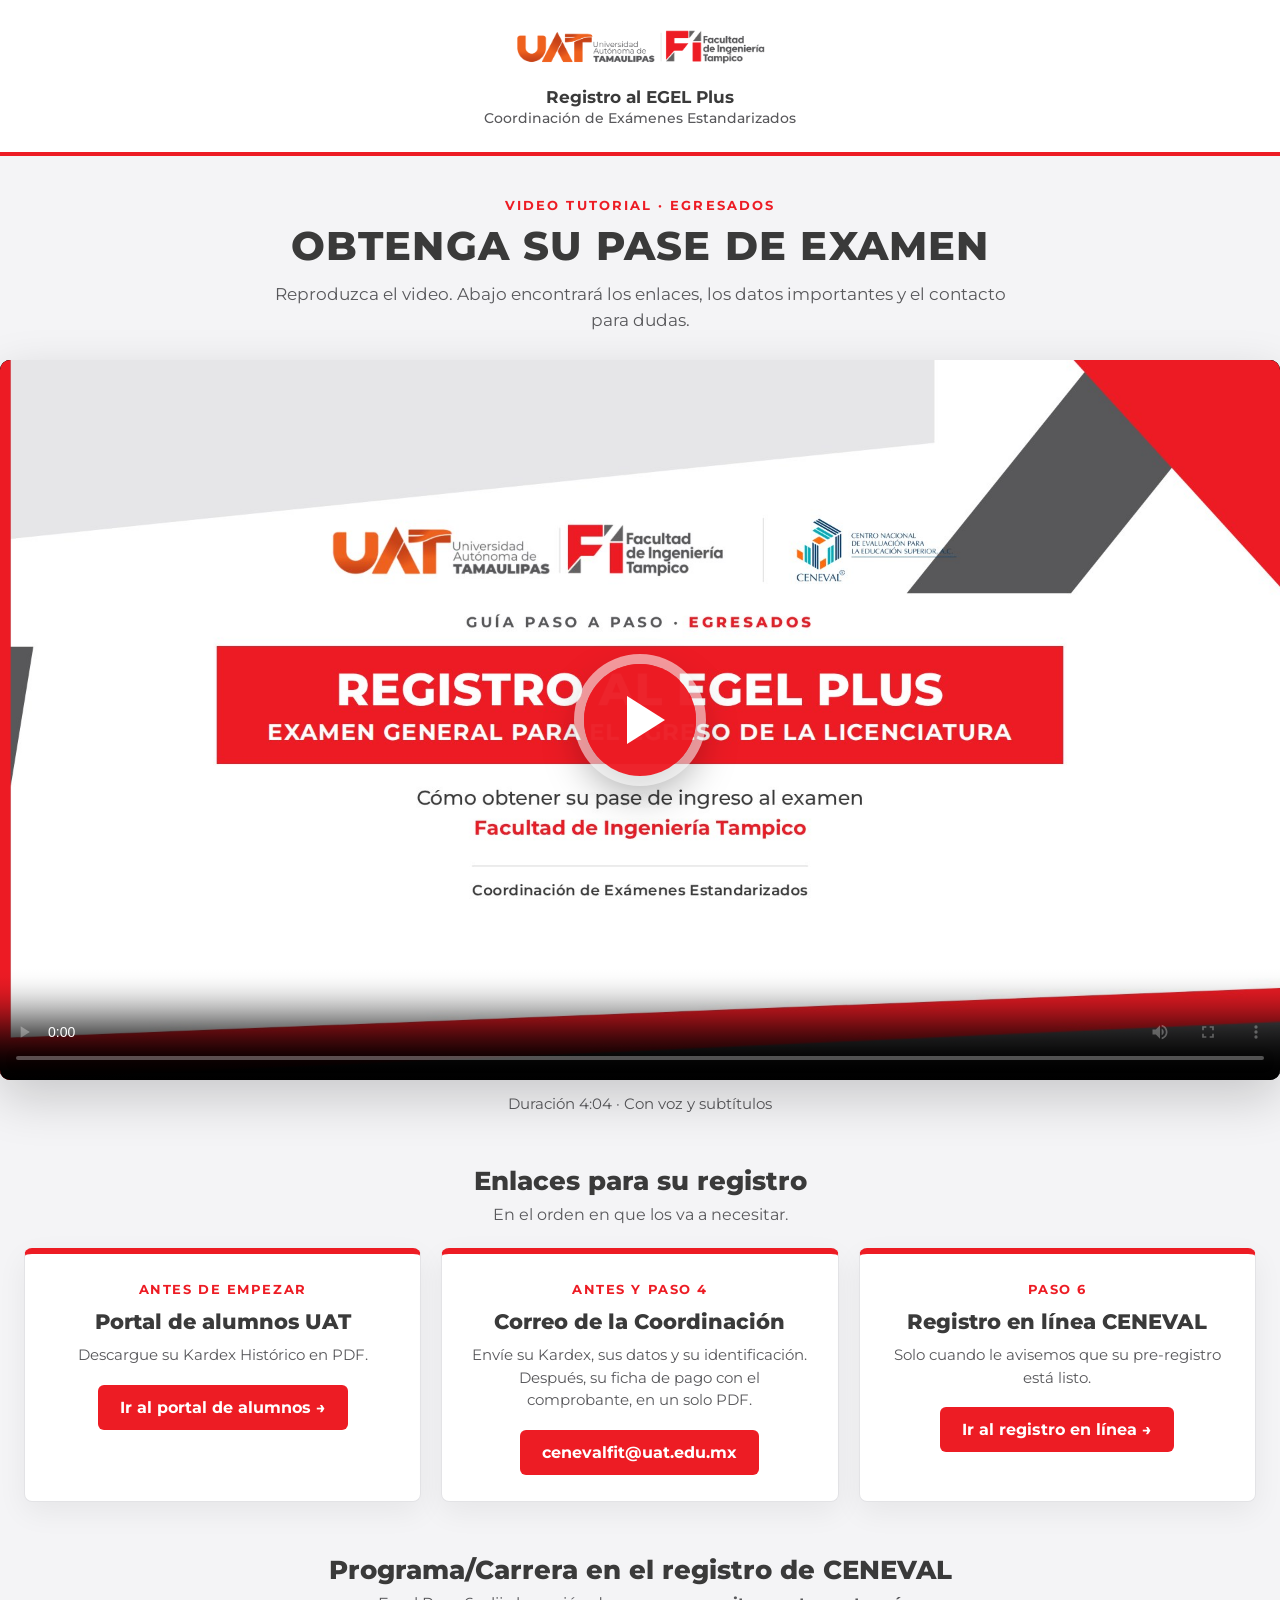
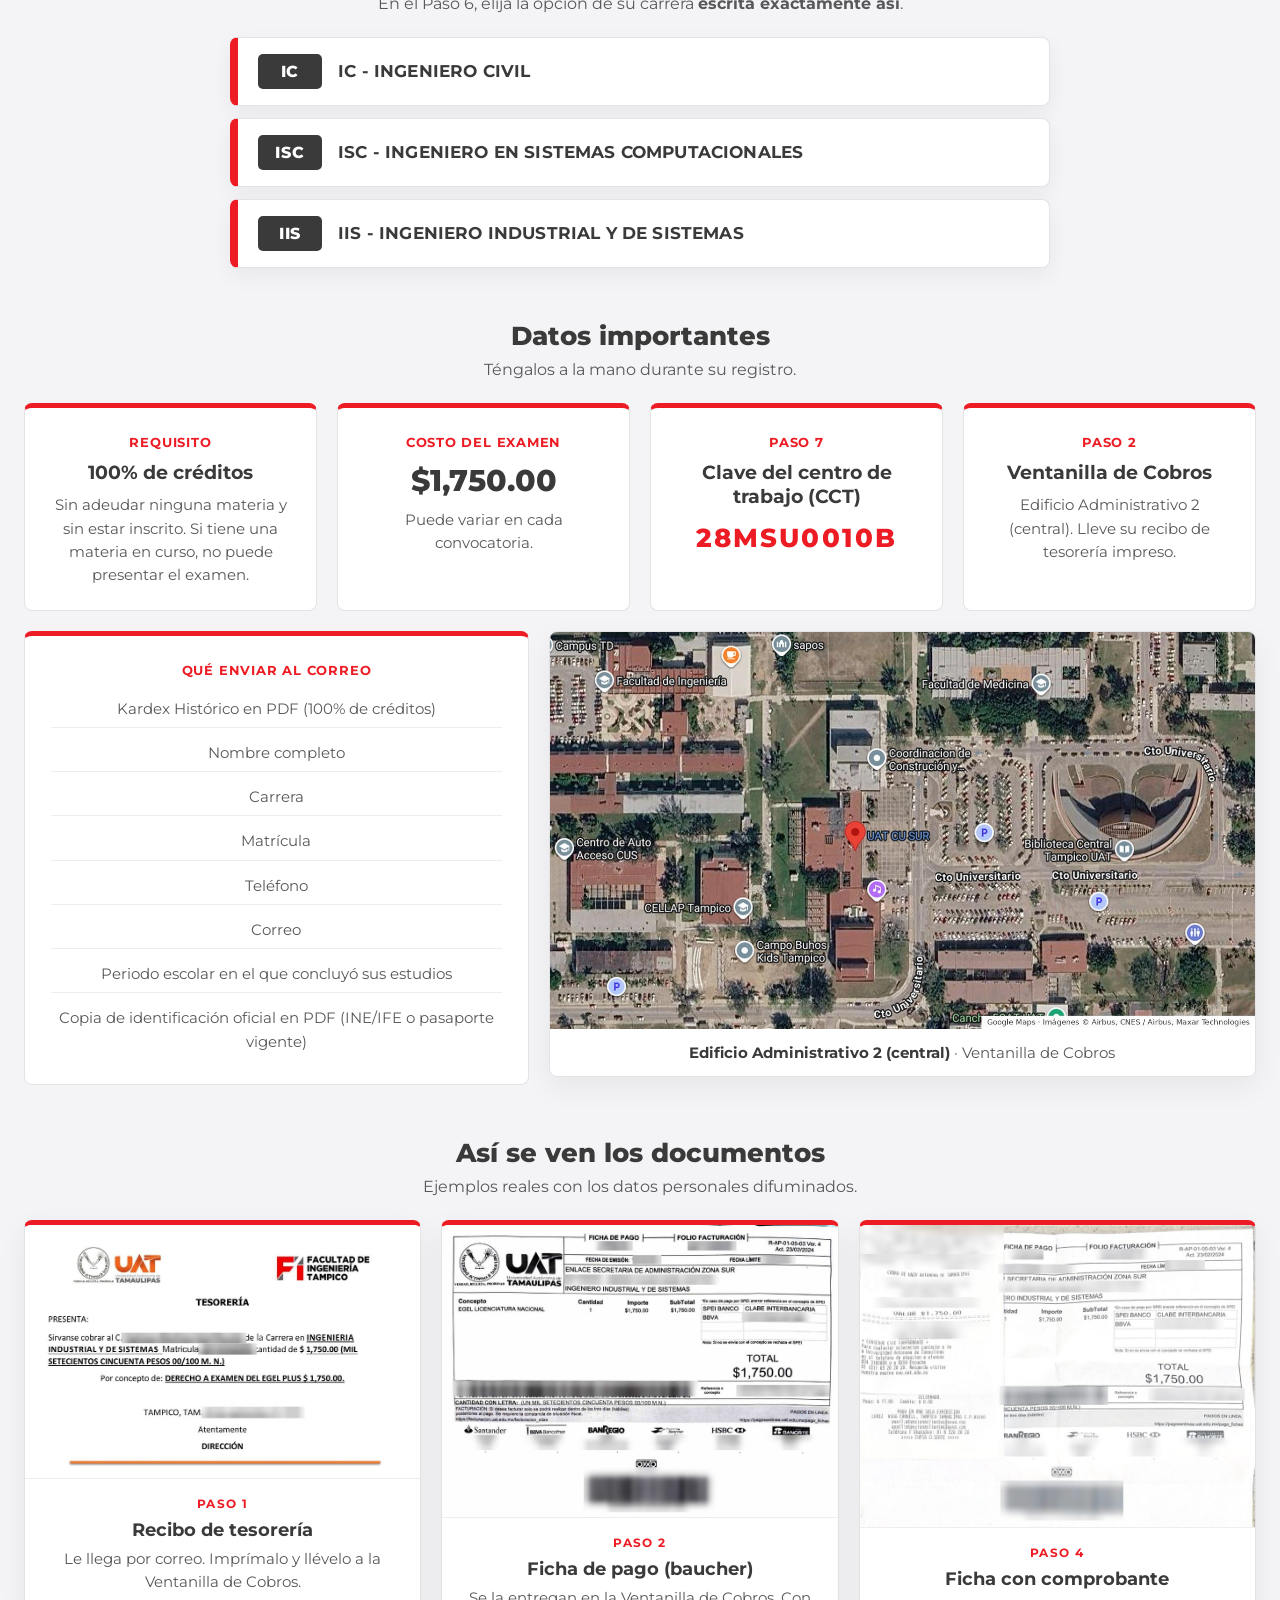
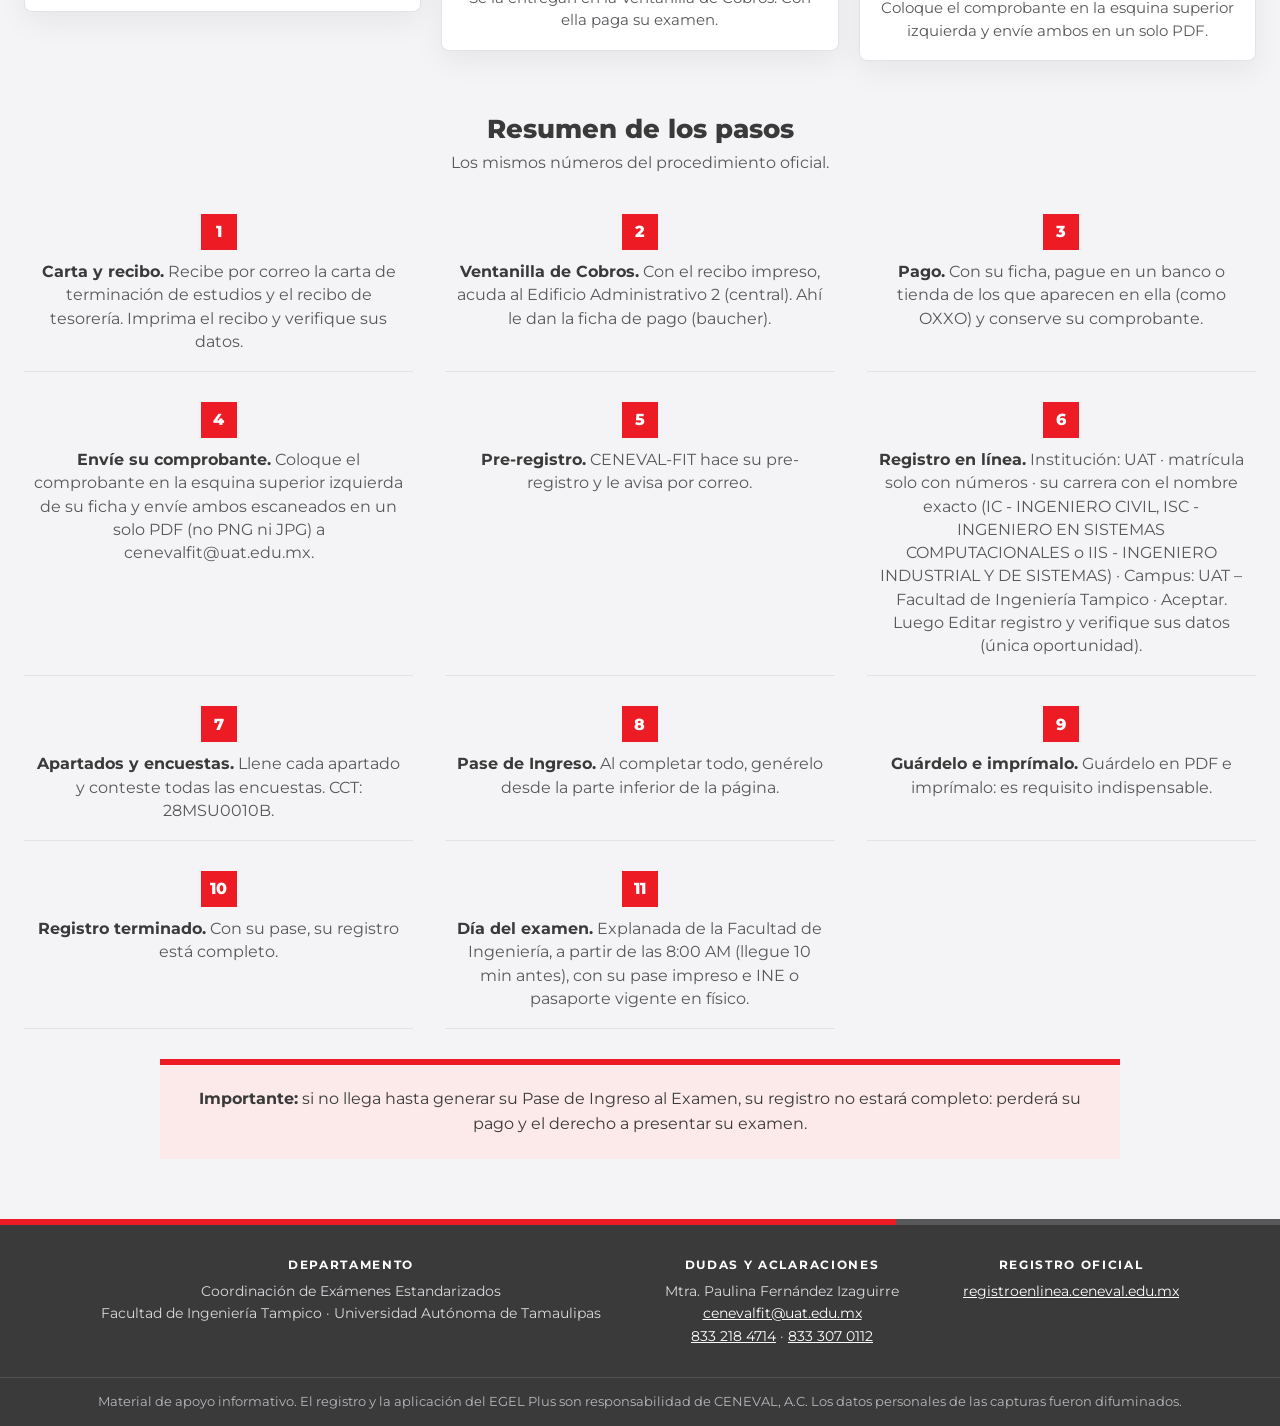
==== commit f6c5541f: "Muestra las carreras exactas en el Paso 6 antes de "Aceptar" Las tres opciones aparecen sobre la cap" ====
--- a/index.html
+++ b/index.html
@@ -216,14 +216,14 @@
 /* resaltador que recorre los campos del paso 1 */
 .hl-move{position:absolute;left:512px;top:114px;width:474px;height:40px;border:5px solid var(--rojo);border-radius:7px;
   box-shadow:0 0 0 9999px rgba(20,20,22,.22);opacity:0;pointer-events:none}
-.scene.active .hl-move{animation:hlmove 16.0s ease-in-out 5.0s both}
+.scene.active .hl-move{animation:hlmove 28.0s ease-in-out 5.0s both}
 @keyframes hlmove{
   0%{opacity:0;top:114px;left:512px;width:474px;height:40px}
-  2.5%,19.3%{opacity:1;top:114px;left:512px;width:474px;height:40px}
-  21.3%,36.9%{opacity:1;top:156px;left:512px;width:474px;height:40px}
-  38.9%,47.1%{opacity:1;top:197px;left:512px;width:474px;height:40px}
-  49.1%,74.9%{opacity:1;top:239px;left:512px;width:474px;height:40px}
-  76.9%,100%{opacity:1;top:280px;left:642px;width:214px;height:42px}
+  2.5%,10.2%{opacity:1;top:114px;left:512px;width:474px;height:40px}
+  12.2%,20.2%{opacity:1;top:156px;left:512px;width:474px;height:40px}
+  22.2%,59.2%{opacity:1;top:197px;left:512px;width:474px;height:40px}
+  61.2%,86.7%{opacity:1;top:239px;left:512px;width:474px;height:40px}
+  88.7%,100%{opacity:1;top:280px;left:642px;width:214px;height:42px}
 }
 
 /* ---------- EGEL Plus: componentes ---------- */
@@ -384,6 +384,15 @@
 .carrow .name{font-size:17px;font-weight:700;color:var(--gris);letter-spacing:.01em;font-family:inherit}
 @media(max-width:600px){.carrow{padding:12px 14px}.carrow .name{font-size:14.5px}}
 
+/* opciones de carrera sobre la captura del Paso 6 */
+.carov{position:absolute;left:3%;right:3%;bottom:16px;z-index:3;background:#fff;border-top:8px solid var(--rojo);border-radius:8px;
+  box-shadow:0 18px 50px rgba(0,0,0,.40);padding:16px 24px 18px;opacity:0}
+.scene.active .carov{animation:pop .7s cubic-bezier(.2,.9,.3,1) var(--d,0s) both}
+.carov h5{font-size:21px;font-weight:700;color:var(--gris);margin-bottom:8px;letter-spacing:.01em}
+.carov h5 b{color:var(--rojo)}
+.carov .r{display:flex;align-items:center;gap:14px;font-size:21px;font-weight:800;color:var(--gris);padding:6px 0;border-top:1px solid #EEE;letter-spacing:.01em}
+.carov .code{flex:none;min-width:62px;text-align:center;background:var(--gris);color:#fff;font-size:18px;font-weight:800;letter-spacing:.06em;padding:5px 8px;border-radius:5px}
+
 /* pilas de capturas */
 .stack{position:relative;width:1040px;height:600px}
 .stack .frame{position:absolute}
@@ -595,7 +604,7 @@
   </video>
   <button class="bigplay" id="bigplay" aria-label="Reproducir video"></button>
 </div>
-<p class="vmeta">Duración 4:07 · Con voz y subtítulos</p>
+<p class="vmeta">Duración 4:04 · Con voz y subtítulos</p>
 
 <section class="sec" id="enlaces">
   <h2>Enlaces para su registro</h2>
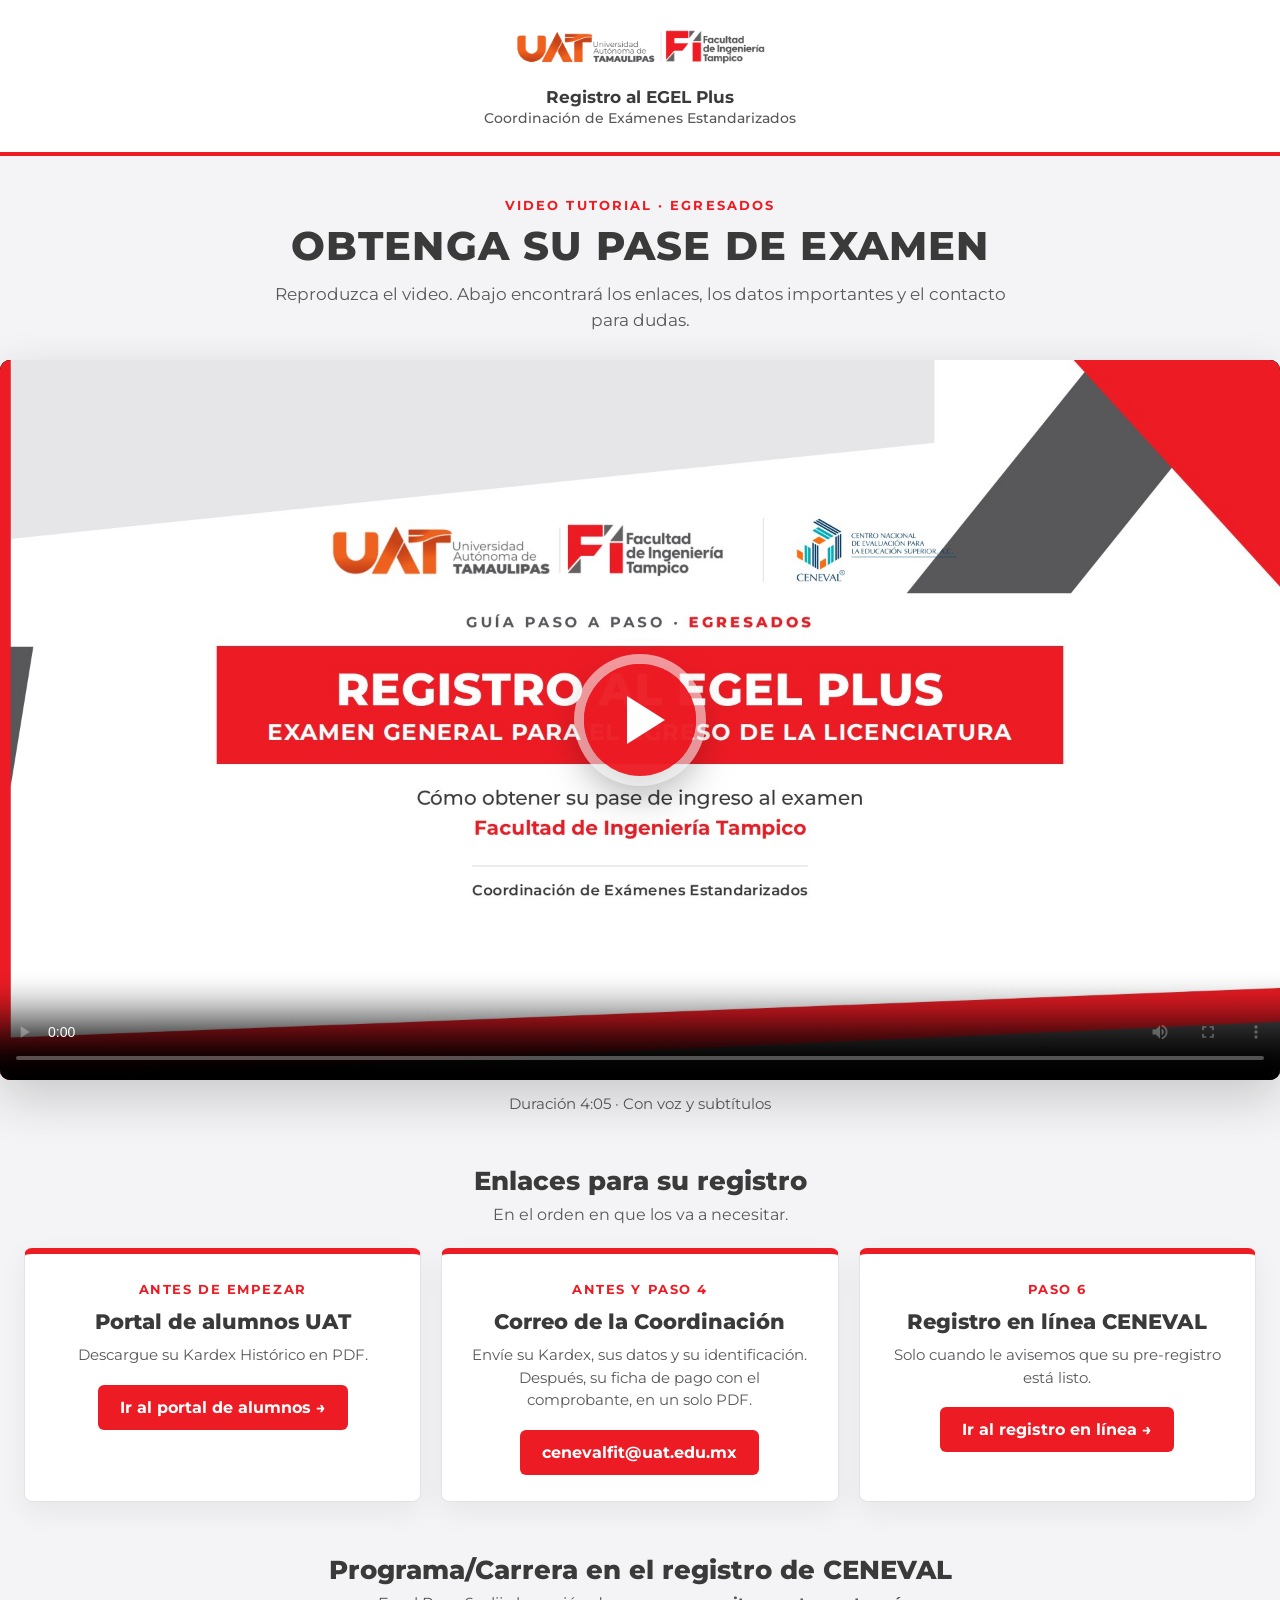
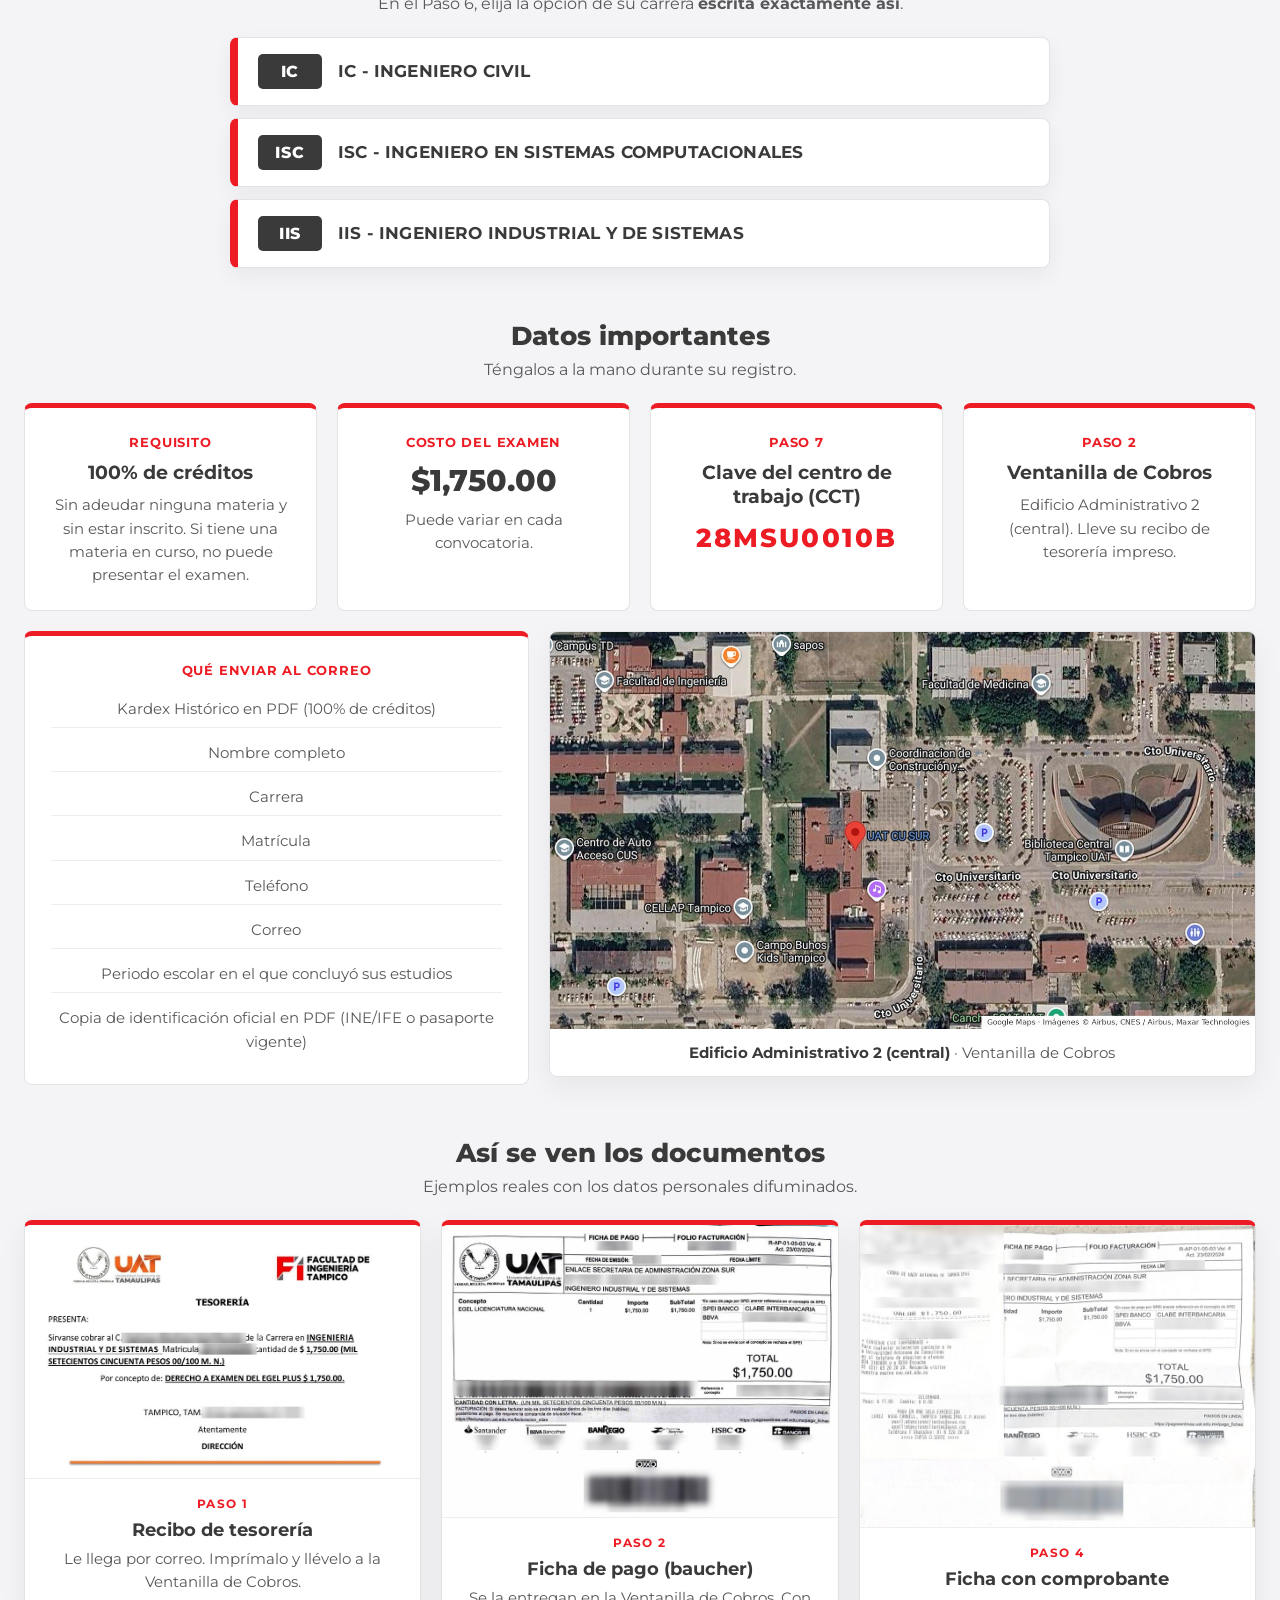
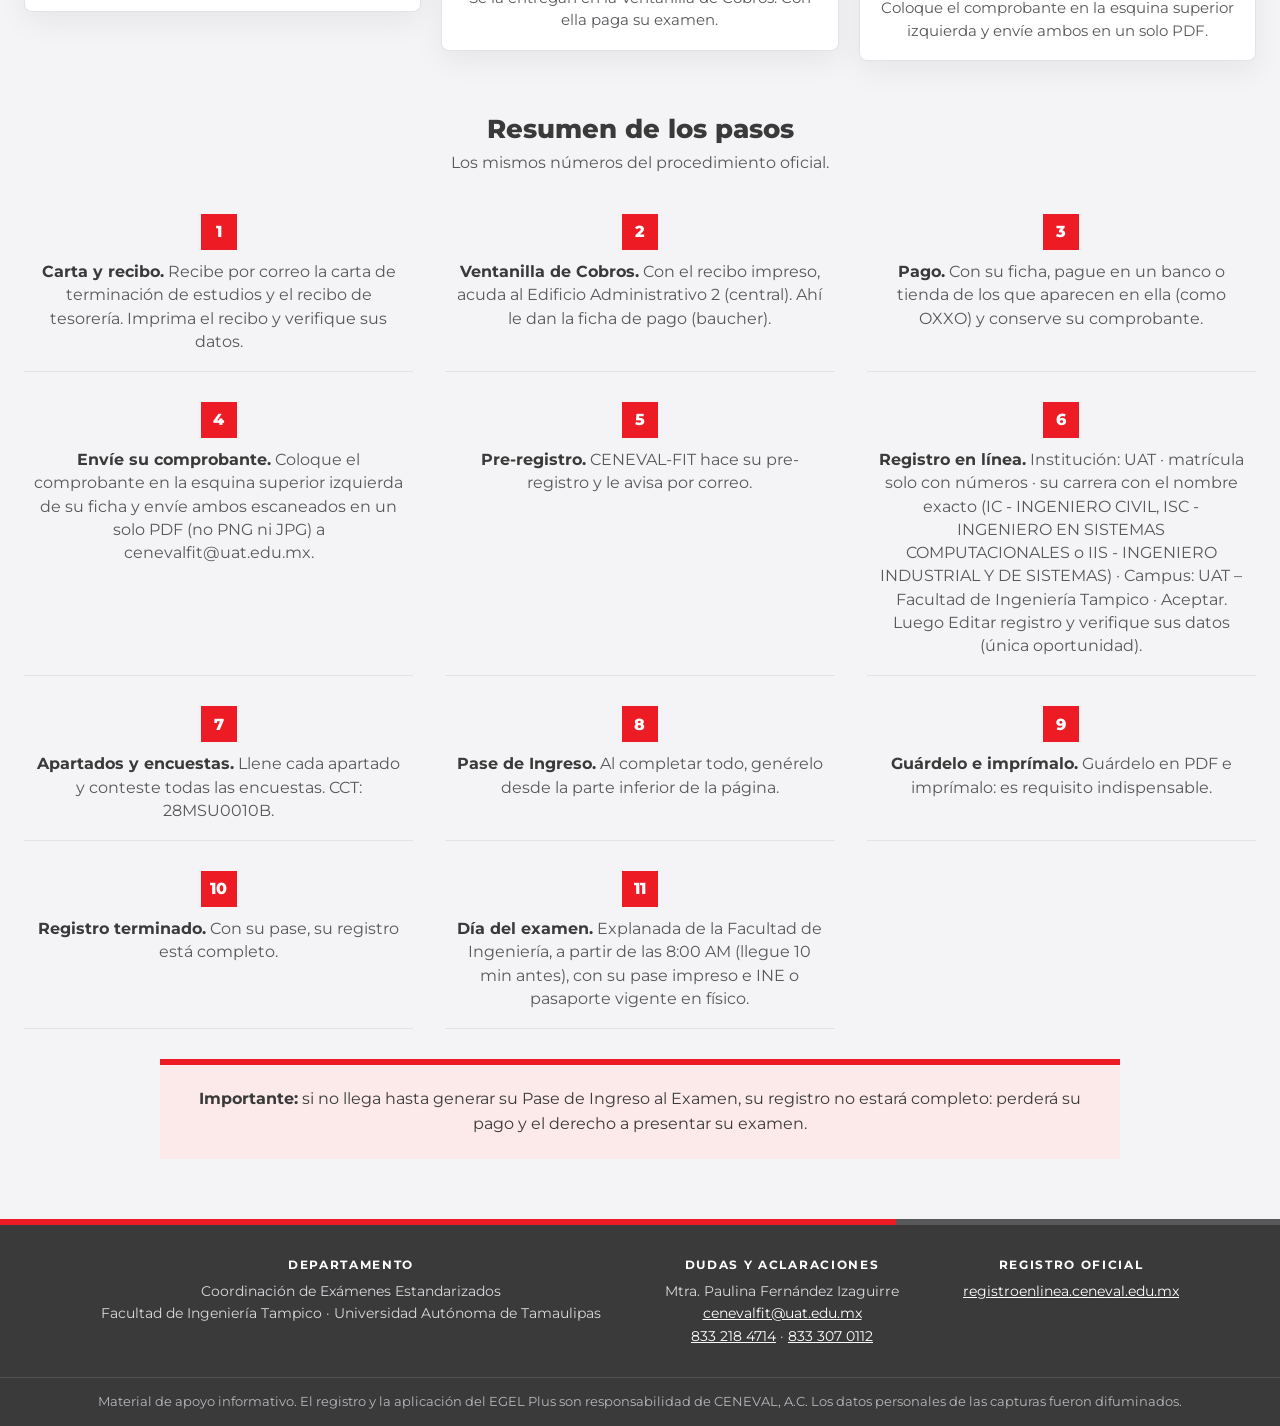
==== commit 89cb450c: "Cierre con el nombre completo: "¡Mucho éxito en su examen CENEVAL EGEL Plus!" Co-Authored-By: Claude" ====
--- a/index.html
+++ b/index.html
@@ -604,7 +604,7 @@
   </video>
   <button class="bigplay" id="bigplay" aria-label="Reproducir video"></button>
 </div>
-<p class="vmeta">Duración 4:04 · Con voz y subtítulos</p>
+<p class="vmeta">Duración 4:05 · Con voz y subtítulos</p>
 
 <section class="sec" id="enlaces">
   <h2>Enlaces para su registro</h2>
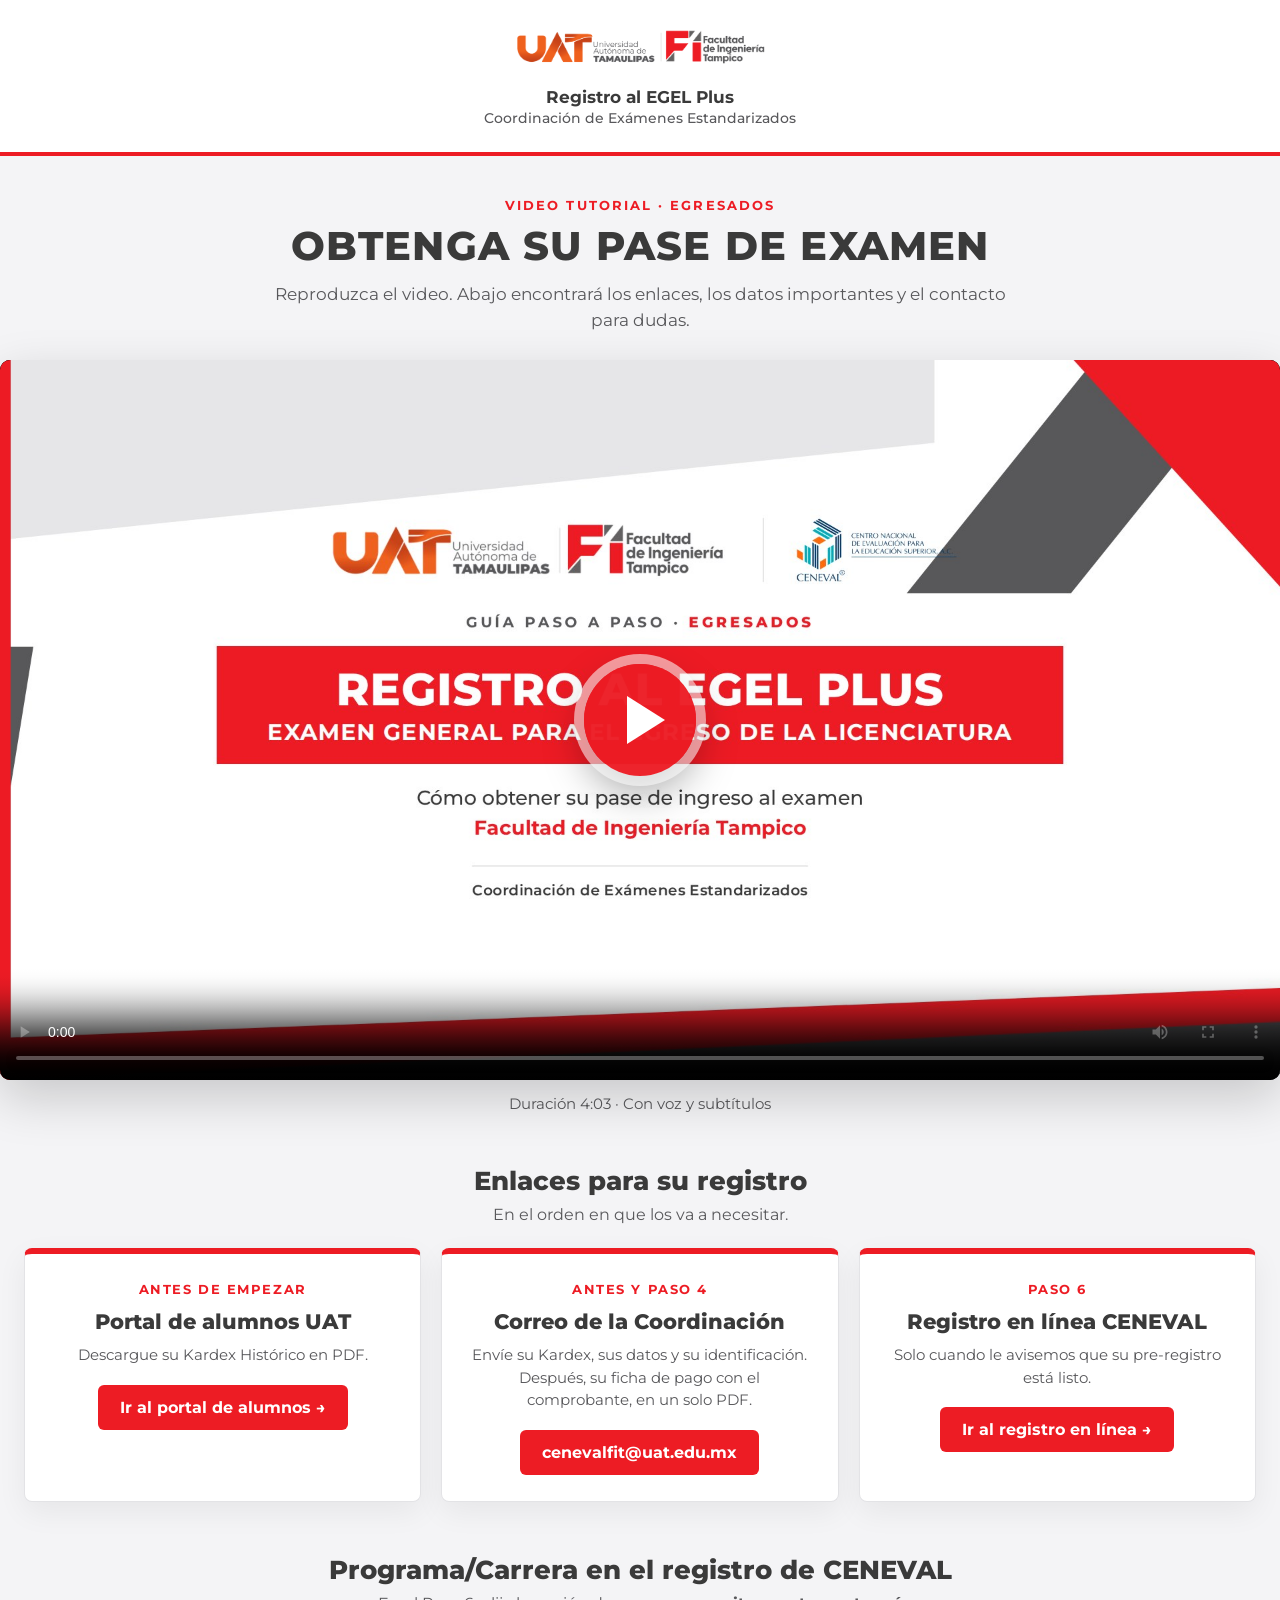
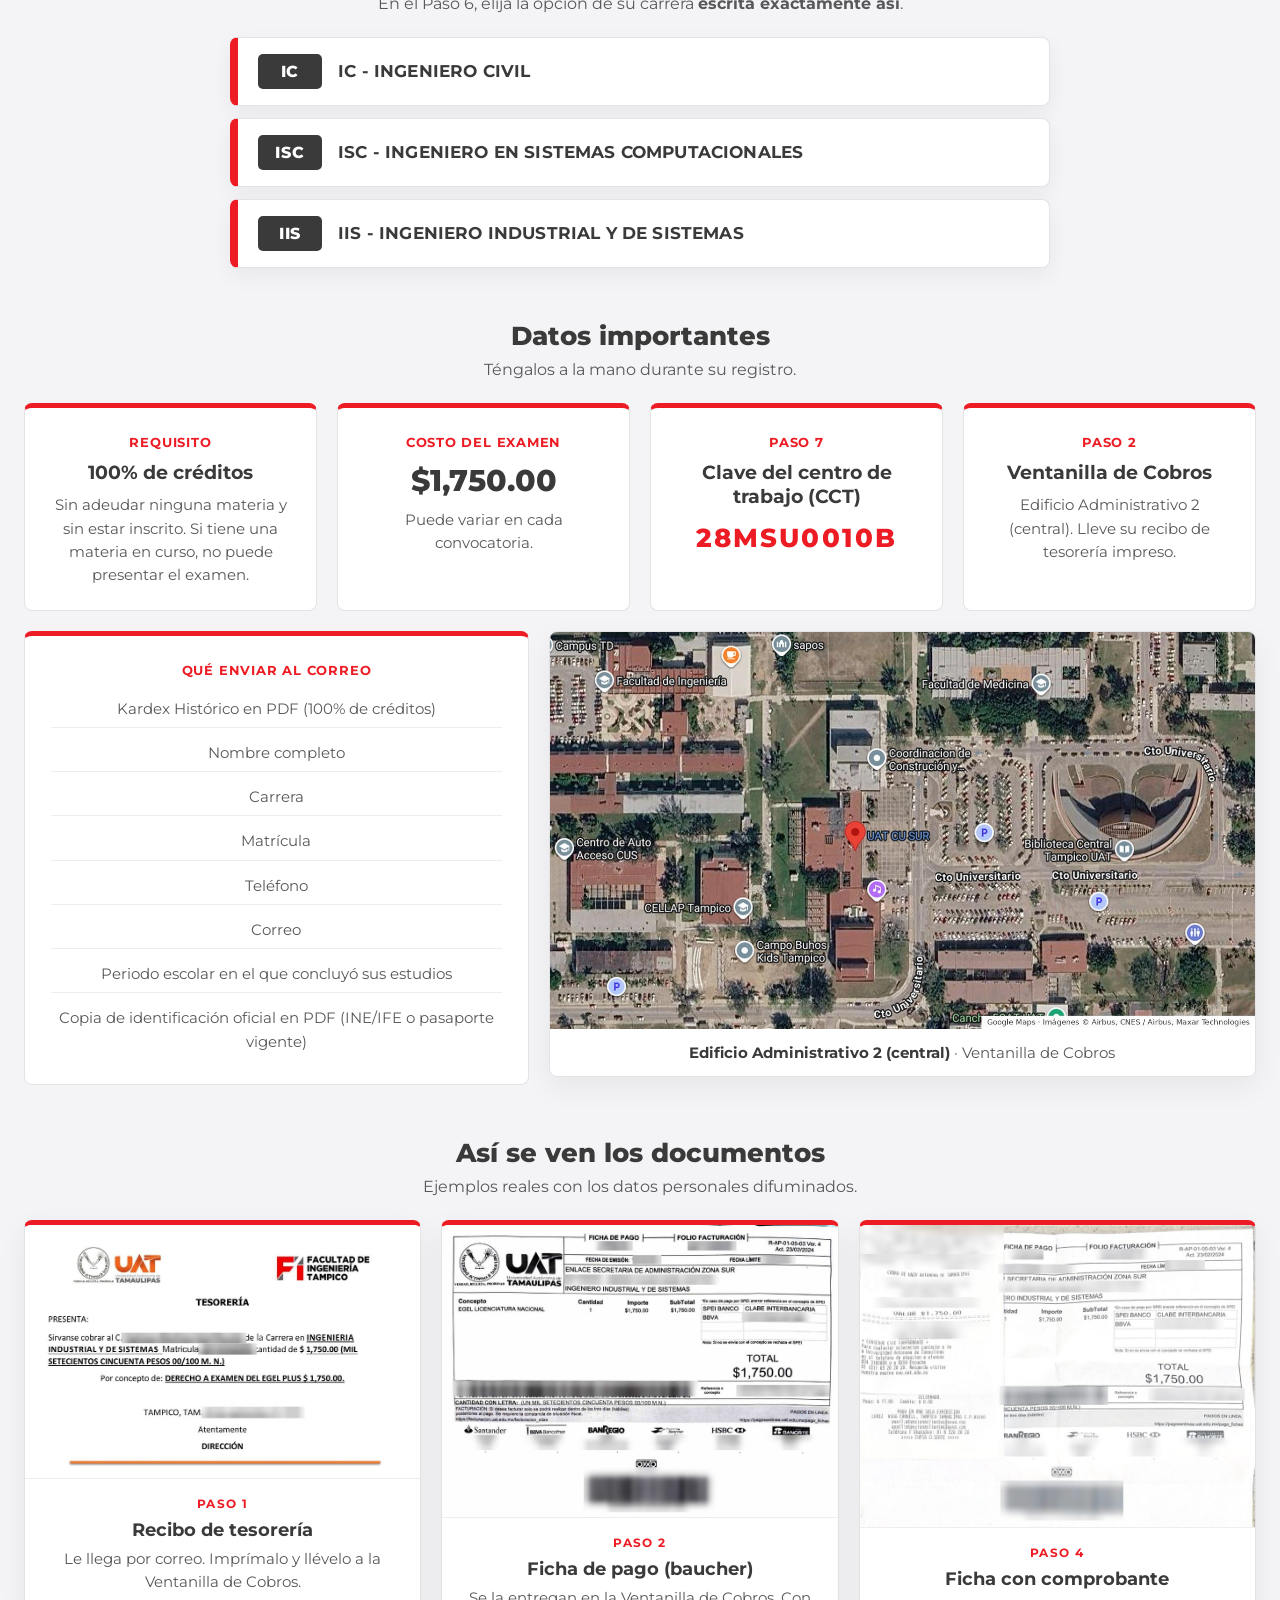
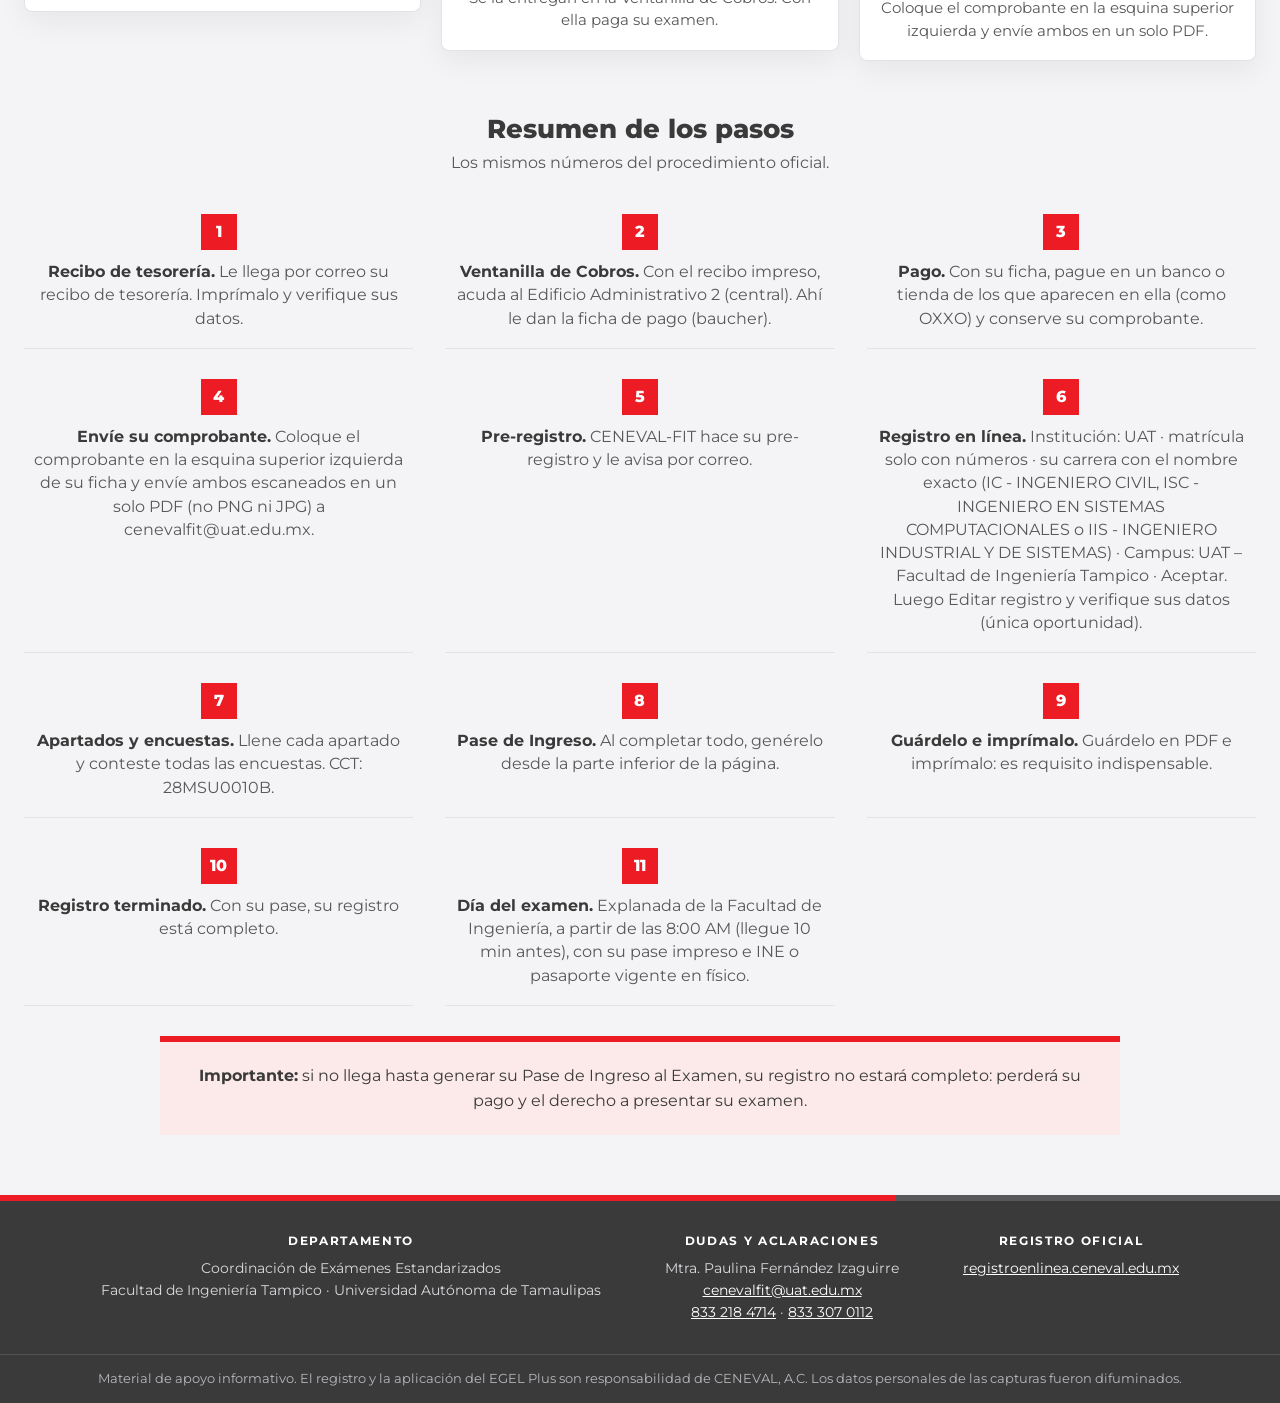
==== commit 6b4fac60: "Paso 1: quitar la carta de terminación (no es requisito para el pase); solo recibo de tesorería Co-A" ====
--- a/index.html
+++ b/index.html
@@ -604,7 +604,7 @@
   </video>
   <button class="bigplay" id="bigplay" aria-label="Reproducir video"></button>
 </div>
-<p class="vmeta">Duración 4:05 · Con voz y subtítulos</p>
+<p class="vmeta">Duración 4:03 · Con voz y subtítulos</p>
 
 <section class="sec" id="enlaces">
   <h2>Enlaces para su registro</h2>
@@ -711,7 +711,7 @@
   <h2>Resumen de los pasos</h2>
   <p class="sub">Los mismos números del procedimiento oficial.</p>
   <ol class="steps-ol">
-    <li><b>Carta y recibo.</b> Recibe por correo la carta de terminación de estudios y el recibo de tesorería. Imprima el recibo y verifique sus datos.</li>
+    <li><b>Recibo de tesorería.</b> Le llega por correo su recibo de tesorería. Imprímalo y verifique sus datos.</li>
     <li><b>Ventanilla de Cobros.</b> Con el recibo impreso, acuda al Edificio Administrativo 2 (central). Ahí le dan la ficha de pago (baucher).</li>
     <li><b>Pago.</b> Con su ficha, pague en un banco o tienda de los que aparecen en ella (como OXXO) y conserve su comprobante.</li>
     <li><b>Envíe su comprobante.</b> Coloque el comprobante en la esquina superior izquierda de su ficha y envíe ambos escaneados en un solo PDF (no PNG ni JPG) a cenevalfit@uat.edu.mx.</li>
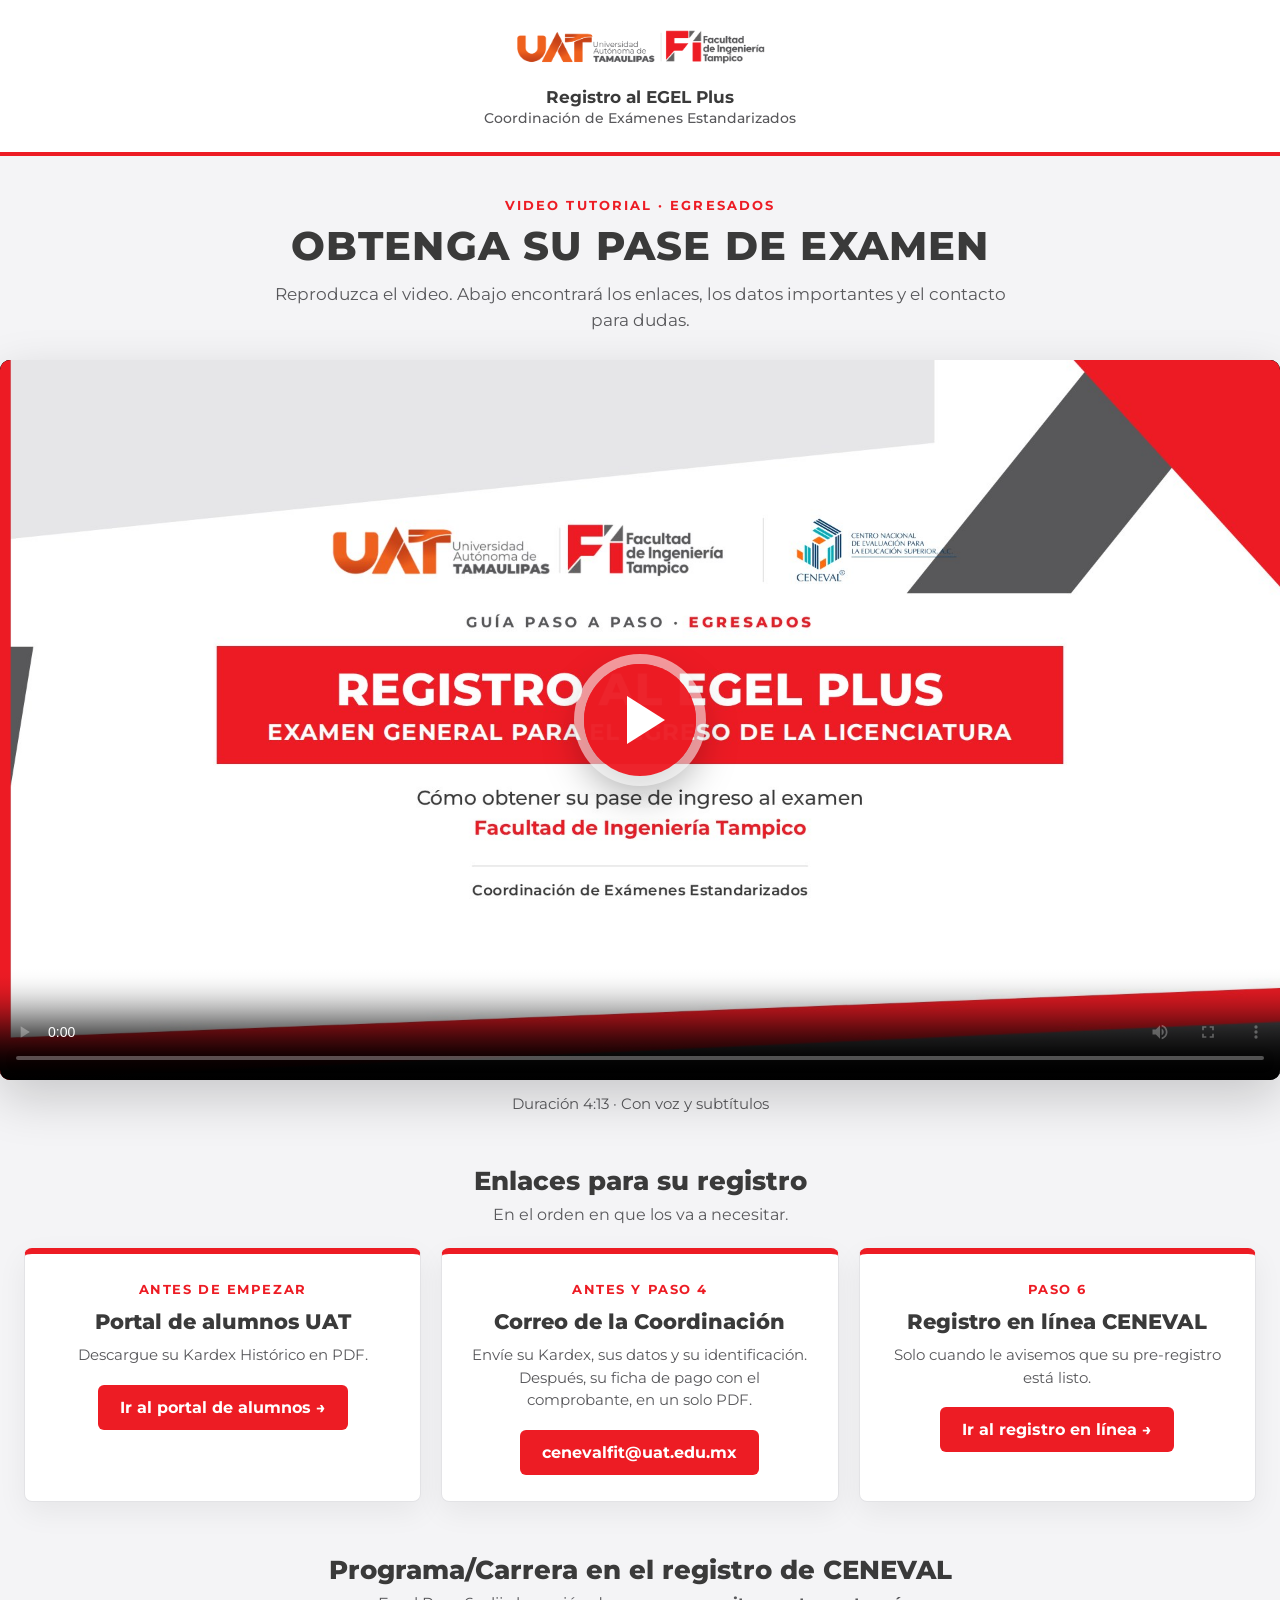
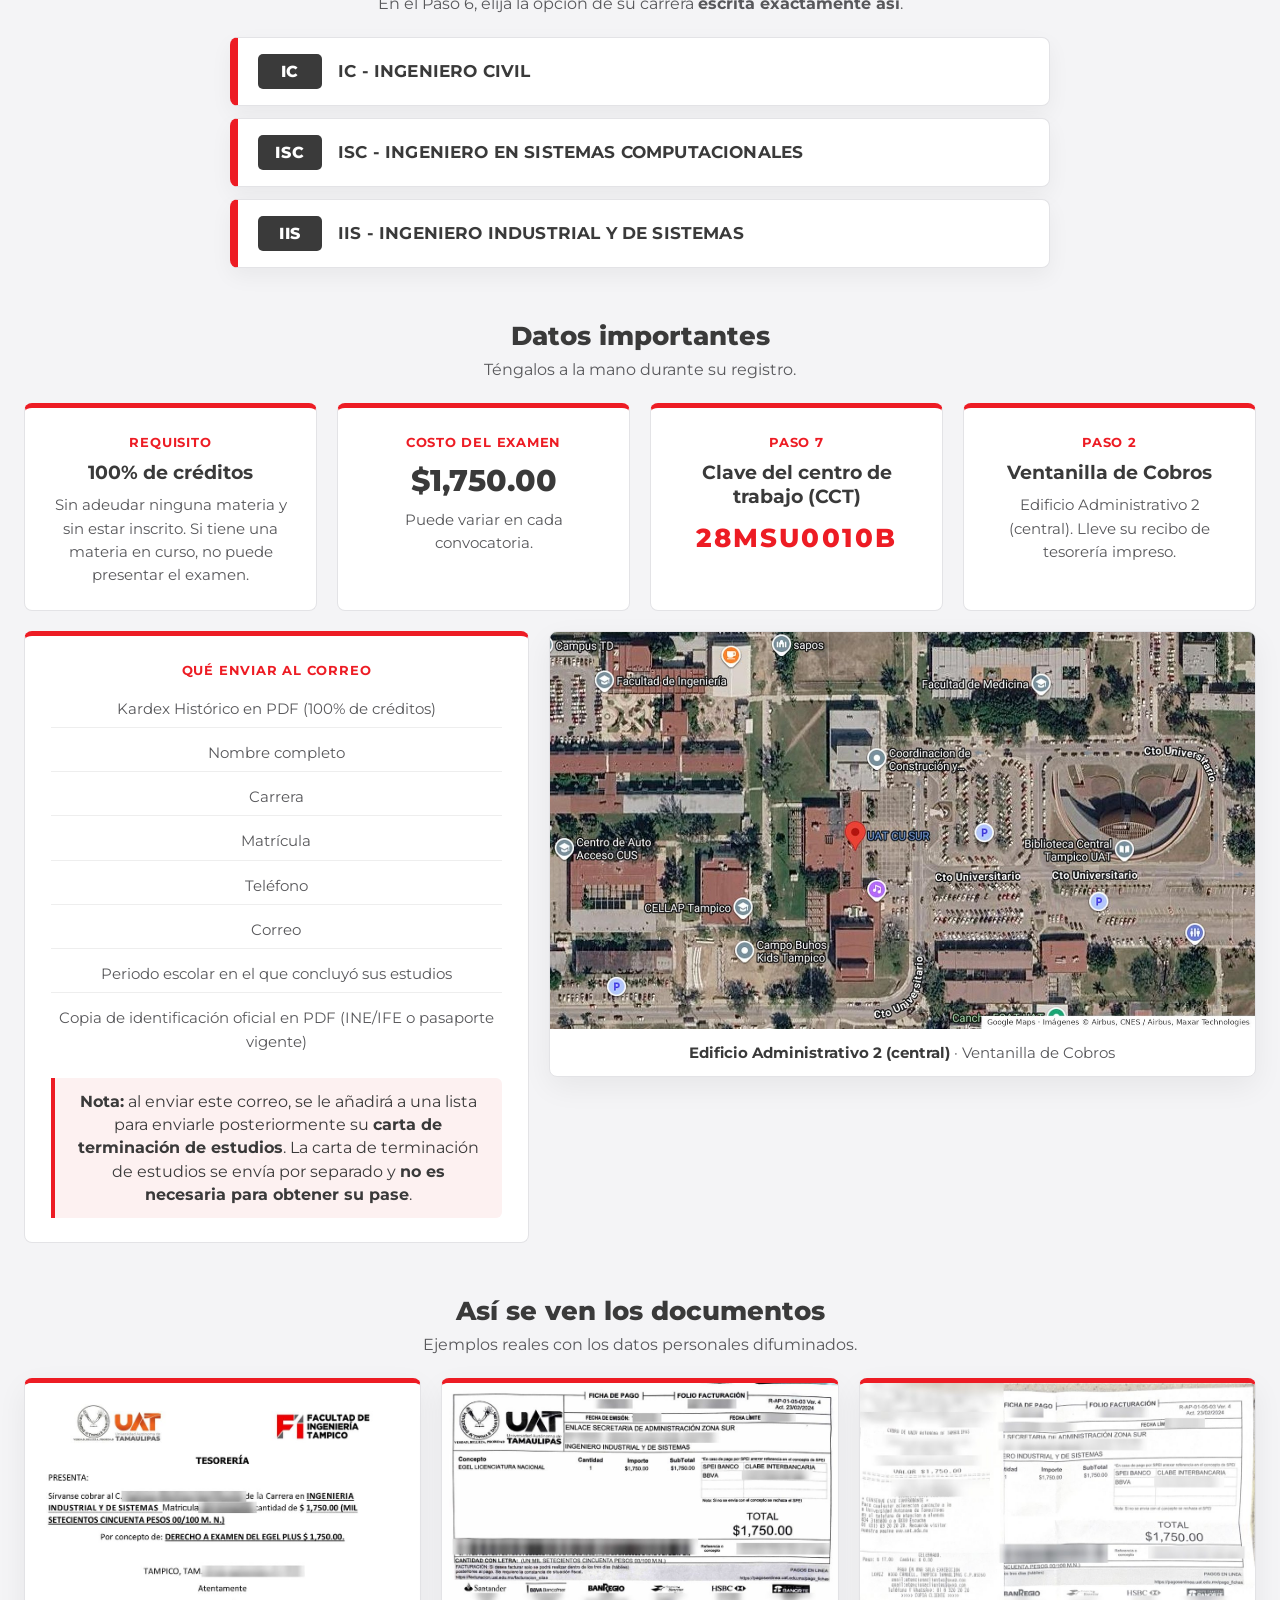
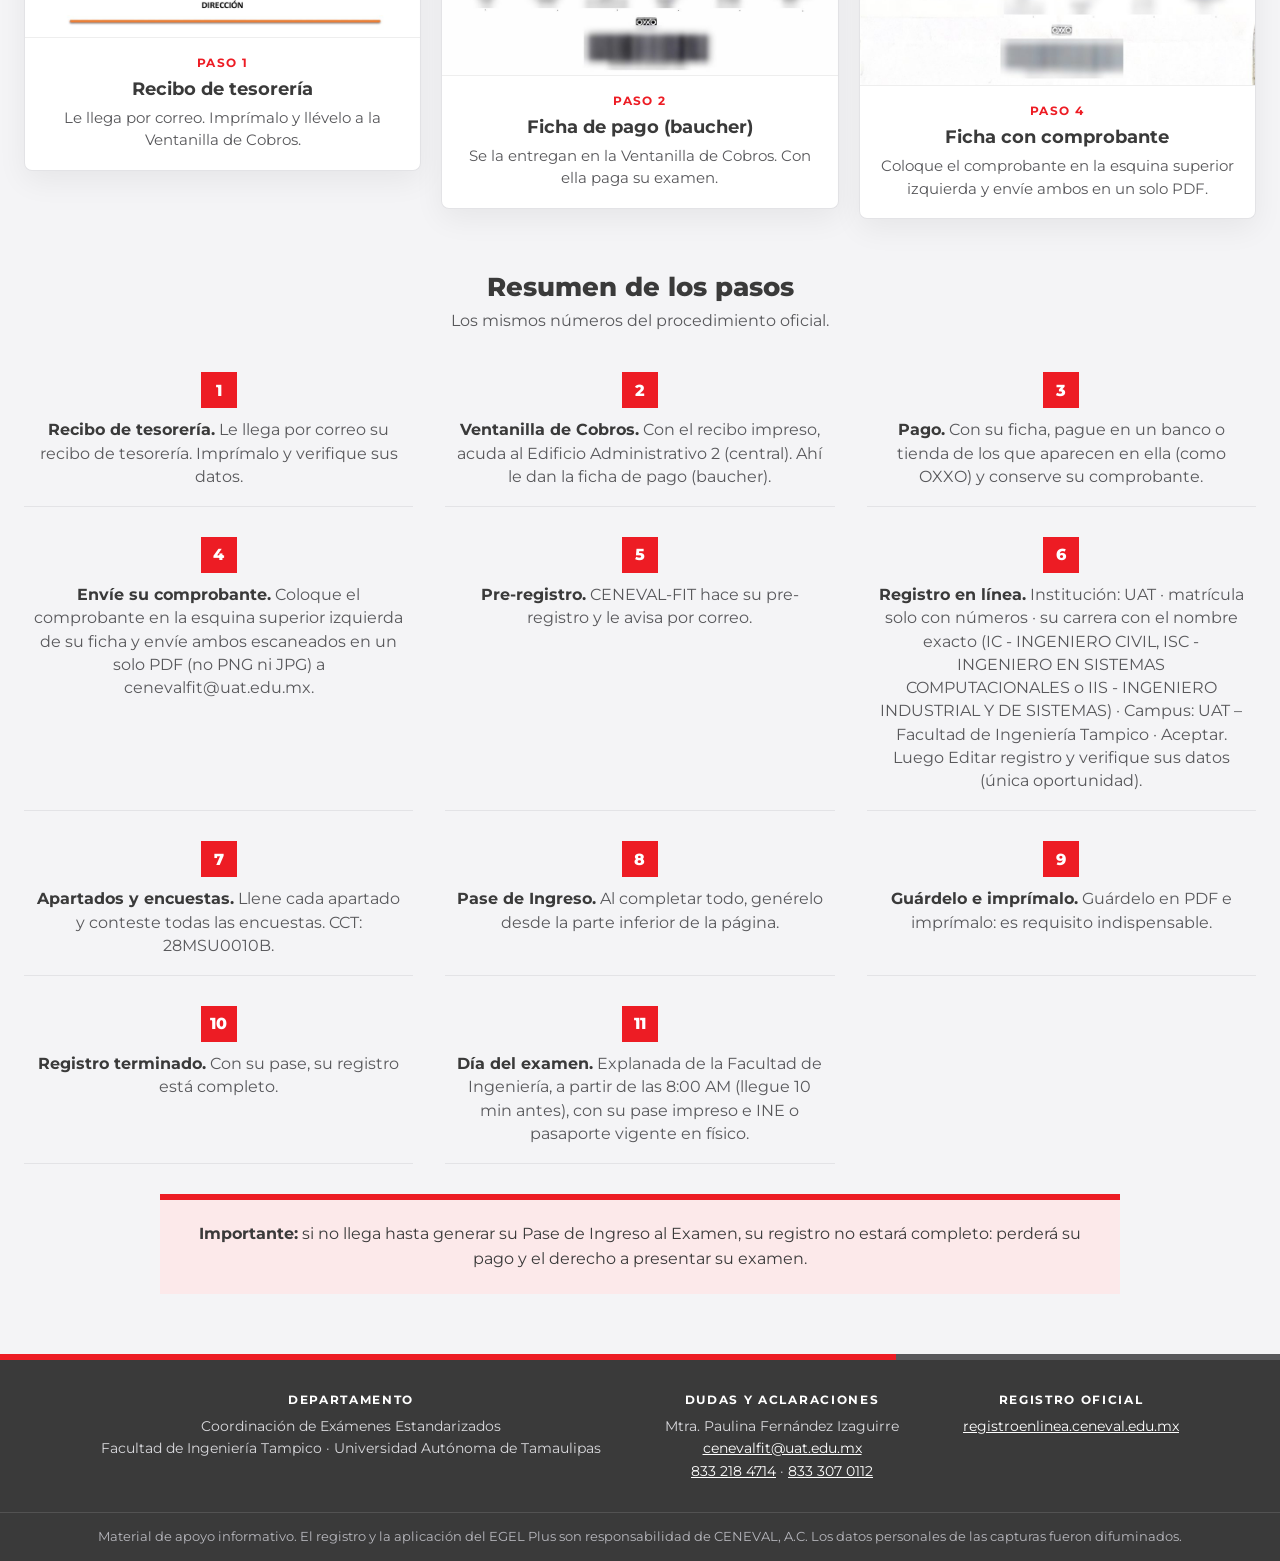
==== commit bba9a52e: "Nota: la carta de terminación se envía posteriormente y no es necesaria para el pase Co-Authored-By:" ====
--- a/index.html
+++ b/index.html
@@ -393,6 +393,12 @@
 .carov .r{display:flex;align-items:center;gap:14px;font-size:21px;font-weight:800;color:var(--gris);padding:6px 0;border-top:1px solid #EEE;letter-spacing:.01em}
 .carov .code{flex:none;min-width:62px;text-align:center;background:var(--gris);color:#fff;font-size:18px;font-weight:800;letter-spacing:.06em;padding:5px 8px;border-radius:5px}
 
+.card .nota{margin-top:18px;padding:12px 16px;border-left:4px solid var(--rojo);background:#FDF1F1;font-size:15.5px;line-height:1.5;color:var(--gris);border-radius:0 6px 6px 0}
+.card .nota b{color:var(--gris-osc, #3A3A3A)}
+.chk2 li.nota3{grid-column:span 2;display:block;font-size:25px;font-weight:500;line-height:1.38;color:var(--gris);background:#FDF1F1;border:2px dashed rgba(237,28,36,.5);border-left:6px solid var(--rojo);padding:18px 26px 20px;min-height:0;box-shadow:none}
+.chk2 li.nota3 b{display:block;font-size:17px;font-weight:800;letter-spacing:.14em;color:var(--rojo);margin-bottom:6px}
+.chk2 li.nota3 strong{font-weight:700}
+
 /* pilas de capturas */
 .stack{position:relative;width:1040px;height:600px}
 .stack .frame{position:absolute}
@@ -604,7 +610,7 @@
   </video>
   <button class="bigplay" id="bigplay" aria-label="Reproducir video"></button>
 </div>
-<p class="vmeta">Duración 4:03 · Con voz y subtítulos</p>
+<p class="vmeta">Duración 4:13 · Con voz y subtítulos</p>
 
 <section class="sec" id="enlaces">
   <h2>Enlaces para su registro</h2>
@@ -680,6 +686,7 @@
         <li>Periodo escolar en el que concluyó sus estudios</li>
         <li>Copia de identificación oficial en PDF (INE/IFE o pasaporte vigente)</li>
       </ul>
+      <p class="nota"><b>Nota:</b> al enviar este correo, se le añadirá a una lista para enviarle posteriormente su <b>carta de terminación de estudios</b>. La carta de terminación de estudios se envía por separado y <b>no es necesaria para obtener su pase</b>.</p>
     </div>
     <figure class="mapcard">
       <img data-img="mapa" alt="Mapa con la ubicación del Edificio Administrativo 2 (central)">
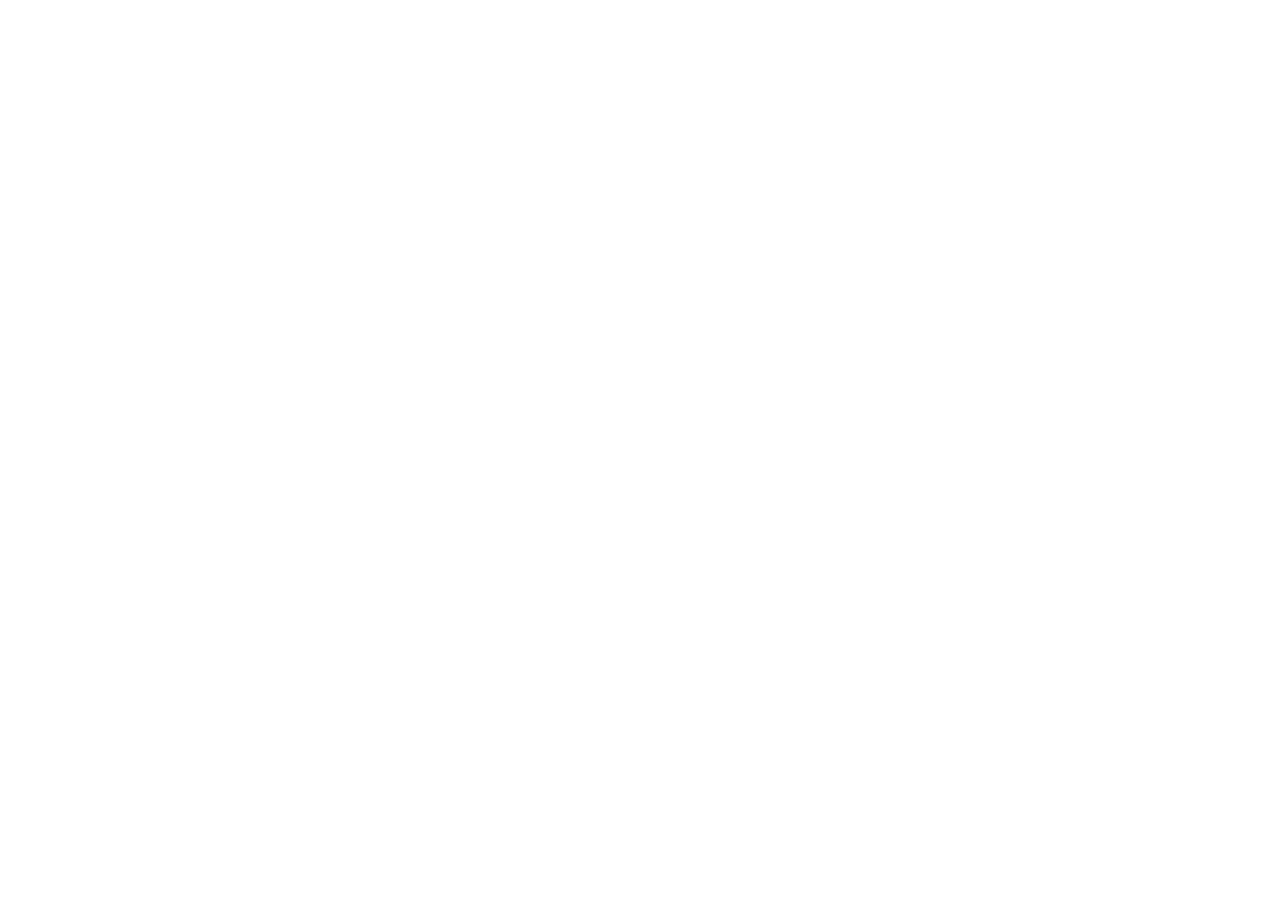
==== commit 1544bc55: "Redirige a la guía en el sitio único de la Coordinación Esta guía ahora vive en examenes-estandariza" ====
--- a/index.html
+++ b/index.html
@@ -3,780 +3,22 @@
 <head>
 <meta charset="utf-8">
 <meta name="viewport" content="width=device-width,initial-scale=1">
-<meta name="color-scheme" content="light only">
-<title>Registro al EGEL Plus — Facultad de Ingeniería Tampico, UAT</title>
-<meta name="description" content="Video tutorial paso a paso para el registro al EGEL Plus de CENEVAL (egresados). Coordinación de Exámenes Estandarizados, Facultad de Ingeniería Tampico, UAT.">
-<link rel="preconnect" href="https://fonts.googleapis.com">
-<link rel="preconnect" href="https://fonts.gstatic.com" crossorigin>
-<link href="https://fonts.googleapis.com/css2?family=Montserrat:ital,wght@0,400;0,500;0,600;0,700;0,800;1,400;1,600&display=swap" rel="stylesheet">
+<title>Registro al EGEL Plus — esta guía cambió de dirección</title>
+<meta name="robots" content="noindex">
+<link rel="canonical" href="https://examenes-estandarizados.github.io/egel/">
+<meta http-equiv="refresh" content="0; url=https://examenes-estandarizados.github.io/egel/">
+<script>location.replace("https://examenes-estandarizados.github.io/egel/" + location.search + location.hash);</script>
 <style>
-:root{
-  --rojo:#ED1C24;
-  --rojo-hondo:#C2151C;
-  --gris:#3A3A3A;
-  --gris-med:#58585B;
-  --gris-claro:#E6E6E8;
-  --rosa:#FCE9EA;
-  --texto:#222222;
-  --naranja:#EF611E;
-}
-*{box-sizing:border-box;margin:0;padding:0}
-html{color-scheme:light only;background:#F4F4F6}
-body{background:#F4F4F6}
-html,body{height:100%}
-body{
-  background:#F4F4F6;
-  font-family:"Montserrat","Segoe UI",system-ui,sans-serif;
-  color:var(--texto);
-}
-
-/* ---------- encuadre ---------- */
-#viewport{position:relative;width:100%;overflow:hidden;background:#111}
-#stage{
-  width:1920px;height:1080px;position:absolute;left:0;top:0;overflow:hidden;
-  background:#fff;transform-origin:top left;
-}
-#stage.paused *, #stage.paused{animation-play-state:paused !important}
-#player{text-align:left}
-
-/* ---------- geometría institucional ---------- */
-.geo{position:absolute;inset:0;overflow:hidden;pointer-events:none;transition:opacity .45s ease}
-.geo>span{position:absolute;display:block}
-.rail{left:0;top:0;width:16px;height:100%;background:var(--rojo)}
-.rail-notch{left:16px;top:430px;width:34px;height:210px;background:var(--gris-med);clip-path:polygon(0 0,100% 0,0 100%)}
-
-.geo-cover .lg{left:0;top:0;width:73%;height:270px;background:var(--gris-claro);clip-path:polygon(0 0,100% 0,100% 46%,0 100%)}
-.geo-cover .band{right:0;top:-40px;width:560px;height:390px;background:var(--gris-med);clip-path:polygon(56% 0,100% 0,44% 100%,0 100%)}
-.geo-cover .red{right:0;top:0;width:430px;height:340px;background:var(--rojo);clip-path:polygon(28% 0,100% 0,100% 100%)}
-.geo-cover .bred{left:0;bottom:0;width:100%;height:150px;background:var(--rojo);clip-path:polygon(0 58%,100% 8%,100% 100%,0 100%)}
-.geo-cover .bgray{left:0;bottom:0;width:100%;height:112px;background:var(--gris-med);clip-path:polygon(0 100%,100% 22%,100% 100%)}
-
-.geo-slim .bred{left:0;bottom:0;width:100%;height:64px;background:var(--rojo);clip-path:polygon(0 66%,100% 22%,100% 100%,0 100%)}
-.geo-slim .bgray{left:0;bottom:0;width:100%;height:46px;background:var(--gris-med);clip-path:polygon(0 100%,100% 30%,100% 100%)}
-
-.geo-cover{opacity:0}
-#stage.cover-mode .geo-cover{opacity:1}
-#stage.cover-mode .geo-slim{opacity:0}
-
-/* ---------- encabezado y pie fijos ---------- */
-#hdr{
-  position:absolute;left:16px;right:0;top:0;height:132px;
-  display:flex;align-items:center;justify-content:space-between;
-  padding:0 84px 0 80px;background:#fff;border-bottom:1px solid var(--gris-claro);
-  transition:opacity .4s ease;z-index:4;
-}
-#hdr img{display:block}
-#hdr .l-uat{height:52px}
-#hdr .l-fit{height:56px}
-#hdr .mid{font-size:17px;font-weight:700;letter-spacing:.14em;color:var(--gris-med);text-transform:uppercase}
-#hdr .mid b{color:var(--rojo);font-weight:800}
-#ftr{
-  position:absolute;left:16px;right:0;bottom:0;height:88px;
-  display:flex;align-items:flex-start;justify-content:center;padding-top:14px;
-  font-size:19px;font-weight:500;color:var(--gris-med);letter-spacing:.01em;
-  transition:opacity .4s ease;z-index:4;
-}
-#stage.cover-mode #hdr,#stage.cover-mode #ftr{opacity:0}
-
-/* ---------- escenas ---------- */
-.scene{position:absolute;inset:0;opacity:0;visibility:hidden;z-index:2}
-.scene.active{opacity:1;visibility:visible;transition:opacity .4s ease}
-.pane{position:absolute;left:96px;right:84px;top:160px;bottom:150px}
-
-/* portada / cierre */
-.cov{position:absolute;inset:0;display:flex;flex-direction:column;align-items:center;justify-content:center;text-align:center;z-index:3;padding-bottom:40px}
-.lockup{width:660px;margin-bottom:46px}
-.kicker{font-size:22px;font-weight:700;letter-spacing:.22em;color:var(--gris-med);text-transform:uppercase;margin-bottom:22px}
-.kicker b{color:var(--rojo);font-weight:800}
-.title-band{background:var(--rojo);padding:28px 76px;margin-bottom:32px}
-.title-band h1{
-  color:#fff;font-size:68px;font-weight:800;line-height:1.1;
-  letter-spacing:.015em;text-transform:uppercase;
-}
-.title-band h1 small{display:block;font-size:40px;font-weight:700;letter-spacing:.04em;margin-top:8px}
-.cov .sub{font-size:30px;font-weight:500;color:var(--gris);margin-bottom:8px}
-.cov .sub.strong{color:var(--rojo);font-weight:700}
-.cov .dept{
-  margin-top:30px;display:inline-flex;align-items:center;gap:18px;
-  font-size:22px;font-weight:600;color:var(--gris);letter-spacing:.02em;
-  border-top:2px solid var(--gris-claro);padding-top:22px;
-}
-.cov .dept span{color:var(--gris-med);font-weight:500}
-.cov .cierre{font-size:56px;font-weight:800;color:#fff;line-height:1.18;text-transform:none}
-.contact{
-  margin-top:26px;display:flex;align-items:stretch;background:#fff;
-  border:1px solid var(--gris-claro);box-shadow:0 18px 44px rgba(0,0,0,.10);text-align:left;
-}
-.contact .ic{width:12px;background:var(--rojo)}
-.contact div{padding:20px 34px}
-.contact p{font-size:18px;font-weight:700;letter-spacing:.12em;color:var(--gris-med);text-transform:uppercase;margin-bottom:6px}
-.contact h3{font-size:28px;font-weight:700;color:var(--gris)}
-.contact h3 span{color:var(--rojo);font-weight:600}
-
-/* rótulo de paso */
-.step{display:flex;align-items:stretch;margin-bottom:44px}
-.step .tag{
-  background:var(--rojo);color:#fff;font-size:26px;font-weight:800;letter-spacing:.06em;
-  display:flex;align-items:center;padding:0 34px;white-space:nowrap;
-}
-.step h2{
-  background:var(--rosa);color:var(--gris);font-size:38px;font-weight:700;
-  display:flex;align-items:center;padding:20px 40px;flex:1;letter-spacing:-.01em;
-}
-.step .of{background:var(--gris);color:#fff;font-size:20px;font-weight:700;display:flex;align-items:center;padding:0 26px;letter-spacing:.08em}
-
-/* columnas */
-.cols{display:grid;gap:70px;align-items:center;height:600px}
-.cols>*{min-width:0}
-.cols.shot{grid-template-columns:1fr 1040px}
-
-.list{list-style:none}
-.list li{
-  position:relative;padding-left:44px;font-size:27px;line-height:1.42;
-  color:var(--texto);font-weight:500;margin-bottom:28px;
-}
-.list li:last-child{margin-bottom:0}
-.list li::before{
-  content:"";position:absolute;left:0;top:12px;width:16px;height:16px;background:var(--rojo);
-}
-.list li b{font-weight:700;color:var(--gris)}
-.list li em{font-style:normal;font-weight:700;color:var(--rojo)}
-.list.num{counter-reset:n}
-.list.num li{padding-left:62px}
-.list.num li::before{
-  counter-increment:n;content:counter(n);top:2px;width:40px;height:40px;
-  color:#fff;font-size:22px;font-weight:800;display:flex;align-items:center;justify-content:center;
-}
-
-/* marcos de imagen */
-.frame{
-  background:#fff;border:1px solid var(--gris-claro);border-radius:6px;overflow:hidden;
-  box-shadow:0 26px 64px rgba(0,0,0,.20);position:relative;
-}
-.frame img{display:block;width:100%;height:auto;will-change:transform}
-.frame.fill img{width:100%;height:100%;object-fit:cover;object-position:top center}
-.kb{transform-origin:var(--kbx,50%) var(--kby,50%)}
-@keyframes kb{from{transform:scale(1)}to{transform:scale(var(--kbz,1.3))}}
-.shotw{width:1040px;height:590px}
-
-/* recuadro de nota / advertencia */
-.warn{
-  background:var(--rosa);border-left:11px solid var(--rojo);padding:24px 32px;
-  display:flex;gap:22px;align-items:center;box-shadow:0 14px 36px rgba(0,0,0,.10);
-}
-.warn .ic{
-  width:46px;height:46px;flex:none;background:var(--rojo);color:#fff;font-size:30px;font-weight:800;
-  display:flex;align-items:center;justify-content:center;border-radius:50%;
-}
-.warn p{font-size:23px;font-weight:600;color:var(--gris);line-height:1.4}
-.warn.float{position:absolute;left:96px;right:84px;bottom:150px}
-.chip{
-  display:inline-flex;align-items:center;gap:16px;background:var(--gris);color:#fff;
-  padding:14px 26px;font-size:24px;font-weight:600;border-radius:4px;margin-bottom:34px;
-}
-.chip .dot{width:11px;height:11px;background:var(--rojo);border-radius:50%}
-
-/* paso 1: formulario ilustrado */
-.form{
-  width:1040px;background:#fff;border:1px solid var(--gris-claro);border-radius:6px;
-  box-shadow:0 26px 64px rgba(0,0,0,.18);overflow:hidden;
-}
-.form .fh{background:var(--gris);color:#fff;padding:22px 36px;display:flex;justify-content:space-between;align-items:center}
-.form .fh b{font-size:24px;font-weight:700}
-.form .fh span{font-size:17px;font-weight:600;letter-spacing:.12em;color:#cfcfd4;text-transform:uppercase}
-.form .fb{padding:30px 36px 32px;display:grid;gap:22px}
-.fld label{display:block;font-size:17px;font-weight:700;letter-spacing:.08em;color:var(--gris-med);text-transform:uppercase;margin-bottom:10px}
-.fld .in{border:2px solid var(--gris-claro);border-radius:5px;padding:14px 20px;font-size:23px;font-weight:600;color:var(--gris);background:#fff}
-.opts{border:2px solid var(--gris-claro);border-radius:5px;overflow:hidden}
-.opts div{padding:13px 20px;font-size:22px;font-weight:600;color:var(--gris);display:flex;align-items:center;gap:14px;border-bottom:1px solid var(--gris-claro)}
-.opts div:last-child{border-bottom:0}
-.opts div i{width:20px;height:20px;border-radius:50%;border:2px solid var(--gris-med);flex:none}
-.opts div.hl{background:var(--rosa)}
-.opts div.hl i{border-color:var(--rojo);background:radial-gradient(var(--rojo) 45%,transparent 50%)}
-.opts div small{margin-left:auto;font-size:16px;font-weight:700;letter-spacing:.08em;color:var(--rojo);text-transform:uppercase}
-.fld .in.ph{color:var(--gris-med);font-weight:500;font-style:italic}
-.two{display:grid;grid-template-columns:1fr 1fr;gap:26px}
-.frow{display:flex;align-items:center;justify-content:space-between;margin-top:4px}
-.chk{display:flex;align-items:center;gap:14px;font-size:22px;font-weight:600;color:var(--gris)}
-.chk i{width:30px;height:30px;border:2px solid var(--gris-med);border-radius:4px;position:relative;flex:none}
-.chk i::after{content:"";position:absolute;left:9px;top:3px;width:8px;height:15px;border:solid #fff;border-width:0 4px 4px 0;transform:rotate(45deg);opacity:0}
-.scene.active .chk i{animation:tick .35s ease var(--d,0s) both}
-.scene.active .chk i::after{animation:tickmark .35s ease var(--d,0s) both}
-@keyframes tick{to{background:var(--rojo);border-color:var(--rojo)}}
-@keyframes tickmark{to{opacity:1}}
-.btn{background:var(--rojo);color:#fff;font-size:22px;font-weight:700;padding:14px 42px;border-radius:5px;letter-spacing:.03em}
-.scene.active .btn.pulse{animation:pulse 1.4s ease var(--d,0s) 2 both}
-@keyframes pulse{0%,100%{box-shadow:0 0 0 0 rgba(237,28,36,.45)}50%{box-shadow:0 0 0 16px rgba(237,28,36,0)}}
-
-/* resaltador sobre capturas */
-.hl-box{position:absolute;border:5px solid var(--rojo);border-radius:8px;box-shadow:0 0 0 9999px rgba(20,20,22,.28);opacity:0;pointer-events:none}
-.scene.active .hl-box{animation:hlin .6s ease var(--d,0s) both}
-@keyframes hlin{from{opacity:0;transform:scale(1.08)}to{opacity:1;transform:none}}
-
-/* resaltador que recorre los campos del paso 1 */
-.hl-move{position:absolute;left:512px;top:114px;width:474px;height:40px;border:5px solid var(--rojo);border-radius:7px;
-  box-shadow:0 0 0 9999px rgba(20,20,22,.22);opacity:0;pointer-events:none}
-.scene.active .hl-move{animation:hlmove 28.0s ease-in-out 5.0s both}
-@keyframes hlmove{
-  0%{opacity:0;top:114px;left:512px;width:474px;height:40px}
-  2.5%,10.2%{opacity:1;top:114px;left:512px;width:474px;height:40px}
-  12.2%,20.2%{opacity:1;top:156px;left:512px;width:474px;height:40px}
-  22.2%,59.2%{opacity:1;top:197px;left:512px;width:474px;height:40px}
-  61.2%,86.7%{opacity:1;top:239px;left:512px;width:474px;height:40px}
-  88.7%,100%{opacity:1;top:280px;left:642px;width:214px;height:42px}
-}
-
-/* ---------- EGEL Plus: componentes ---------- */
-.cov .logos{display:flex;align-items:center;gap:44px;margin-bottom:40px}
-.cov .logos .lockup{margin-bottom:0;width:620px}
-.cov .logos .sepv{width:2px;height:96px;background:var(--gris-claro)}
-.cov .logos .cen{height:104px;width:auto}
-.title-band h1 small{font-size:34px}
-.lead{font-size:30px;line-height:1.5;color:var(--texto);font-weight:500;margin-bottom:38px;max-width:820px}
-.lead b{color:var(--gris)}
-.eg{display:inline-block;margin-top:6px;font-size:22px;font-weight:700;color:var(--gris-med);background:var(--gris-claro);padding:4px 12px;border-radius:4px;letter-spacing:.04em}
-
-.cost{background:#fff;border:1px solid var(--gris-claro);border-top:8px solid var(--rojo);box-shadow:0 26px 64px rgba(0,0,0,.14);padding:40px 44px;text-align:center}
-.cost img{display:block;height:74px;width:auto;margin:0 auto 26px}
-.cost .lbl{font-size:20px;font-weight:700;letter-spacing:.14em;color:var(--gris-med);text-transform:uppercase}
-.cost .amt{font-size:70px;font-weight:800;color:var(--gris);margin:12px 0 6px;letter-spacing:-.01em;white-space:nowrap}
-.cost .amt small{font-size:26px;color:var(--gris-med);font-weight:700;margin-left:10px}
-.cost .fine{font-size:21px;color:var(--gris-med);font-style:italic}
-
-.mailchip{display:inline-flex;align-items:center;gap:16px;background:var(--gris);color:#fff;padding:16px 28px;font-size:28px;font-weight:700;border-radius:4px;margin-bottom:34px;letter-spacing:.01em}
-.mailchip svg{width:30px;height:30px;flex:none}
-.chk2{list-style:none;display:grid;grid-template-columns:1fr 1fr 1fr;gap:28px 28px;margin-top:10px}
-.chk2 li{display:flex;gap:16px;align-items:center;font-size:29px;font-weight:700;color:var(--gris);line-height:1.25;background:#fff;border:1px solid var(--gris-claro);border-left:6px solid var(--rojo);padding:30px 26px;min-height:120px;border-radius:6px;box-shadow:0 10px 26px rgba(0,0,0,.06)}
-.chk2 li.wide{grid-column:span 2}
-.chk2 li i{flex:none;width:34px;height:34px;border-radius:50%;background:var(--rojo);position:relative}
-.chk2 li i::after{content:"";position:absolute;left:12px;top:6px;width:8px;height:15px;border:solid #fff;border-width:0 3px 3px 0;transform:rotate(45deg)}
-.chk2 li small{display:block;font-size:20px;font-weight:500;color:var(--gris-med);margin-top:4px}
-
-.docs2{display:flex;gap:44px;justify-content:center;align-items:flex-end}
-.doc{width:330px;background:#fff;border:1px solid var(--gris-claro);border-radius:6px;box-shadow:0 26px 60px rgba(0,0,0,.16);padding:30px 30px 34px;position:relative}
-.doc .band{height:10px;background:var(--rojo);margin:-30px -30px 24px;border-radius:6px 6px 0 0}
-.doc h4{font-size:26px;font-weight:800;color:var(--gris);line-height:1.2;margin-bottom:22px;min-height:62px}
-.doc .ln{height:12px;background:var(--gris-claro);border-radius:3px;margin-bottom:12px}
-.doc .ln.s{width:62%;margin-bottom:0}
-.doc .tag2{position:absolute;right:-16px;top:-18px;background:var(--rojo);color:#fff;font-size:18px;font-weight:800;letter-spacing:.08em;padding:9px 16px;border-radius:4px;box-shadow:0 8px 18px rgba(237,28,36,.35)}
-.doc .ic2{width:60px;height:60px;border-radius:50%;background:var(--rosa);display:flex;align-items:center;justify-content:center;margin-bottom:18px}
-.doc .ic2 svg{width:32px;height:32px}
-.flow{display:flex;align-items:center;justify-content:center;gap:70px;height:600px}
-.flow .doc{width:380px}
-.flow .arrow{width:120px;height:14px;background:var(--rojo);position:relative;border-radius:3px}
-.flow .arrow::after{content:"";position:absolute;right:-18px;top:-17px;border-left:30px solid var(--rojo);border-top:24px solid transparent;border-bottom:24px solid transparent}
-
-.files{display:flex;gap:30px;justify-content:center}
-.file{width:210px;height:262px;background:#fff;border:3px solid var(--gris-claro);border-radius:8px;position:relative;display:flex;flex-direction:column;align-items:center;justify-content:center;gap:18px;box-shadow:0 20px 46px rgba(0,0,0,.12)}
-.file b{font-size:46px;font-weight:800;color:var(--gris);letter-spacing:.04em}
-.file .st{width:62px;height:62px;border-radius:50%;display:flex;align-items:center;justify-content:center;color:#fff;font-size:34px;font-weight:800}
-.file.ok{border-color:var(--gris)}
-.file.ok .st{background:var(--gris)}
-.file.no{opacity:.6}
-.file.no .st{background:var(--rojo)}
-.file.no b{text-decoration:line-through;text-decoration-color:var(--rojo);text-decoration-thickness:5px}
-
-.ribbon{position:absolute;right:12px;top:12px;z-index:2;font-size:13px;font-weight:700;letter-spacing:.12em;color:var(--gris-med);background:var(--gris-claro);padding:4px 10px;border-radius:3px;text-transform:uppercase}
-.notif{position:relative;background:#fff;border:1px solid var(--gris-claro);border-radius:10px;box-shadow:0 26px 64px rgba(0,0,0,.16);overflow:hidden}
-.notif .nh{display:flex;align-items:center;gap:18px;padding:24px 30px;border-bottom:1px solid var(--gris-claro)}
-.notif .av{width:60px;height:60px;border-radius:50%;background:var(--rojo);color:#fff;font-weight:800;font-size:20px;display:flex;align-items:center;justify-content:center;flex:none}
-.notif .nh b{font-size:23px;color:var(--gris)}
-.notif .nh span{display:block;font-size:18px;color:var(--gris-med)}
-.notif .nh .av{display:flex;color:#fff;font-size:20px}
-.notif .nb{padding:30px 30px 34px;font-size:25px;line-height:1.5;color:var(--texto)}
-.notif .nb h4{font-size:32px;font-weight:800;color:var(--gris);margin-bottom:10px}
-.notif .pill{display:inline-block;margin-top:20px;background:var(--rosa);color:var(--rojo);font-weight:800;padding:10px 20px;border-radius:30px;font-size:20px;letter-spacing:.04em}
-
-.mock{width:660px;background:#fff;border:1px solid var(--gris-claro);border-radius:6px;box-shadow:0 26px 64px rgba(0,0,0,.18);overflow:hidden}
-.mock .mt{height:86px;display:flex;align-items:center;padding:0 26px;border-bottom:1px solid var(--gris-claro)}
-.mock .mt img{height:58px;width:auto}
-.mock .mb{background:#00A7B0;color:#fff;text-align:center;font-weight:700;font-size:21px;padding:14px 10px;line-height:1.3}
-.mock .mc{padding:26px 40px 36px;background:linear-gradient(#F3EFE4,#fff 75%)}
-.mock .mc h5{text-align:center;font-size:17px;letter-spacing:.1em;color:#333;margin-bottom:22px}
-.mock .row{display:grid;grid-template-columns:130px 1fr;gap:16px;font-size:20px;margin-bottom:14px;align-items:center;color:#333}
-.mock .row span:first-child{text-align:right;font-weight:700}
-.mock .bar{height:14px;width:70%;background:#d9d9dd;border-radius:3px}
-.mock .lnk{color:#1a3d9c;text-decoration:underline;font-weight:700;justify-self:start;padding:4px 10px;border-radius:4px}
-.scene.active .lnk-hl{animation:lnkhl .6s ease var(--d,0s) both}
-@keyframes lnkhl{to{box-shadow:0 0 0 4px var(--rojo);background:#fff}}
-
-.cct{background:var(--gris);border-left:12px solid var(--rojo);border-radius:6px;padding:26px 34px;margin-top:40px;box-shadow:0 18px 44px rgba(0,0,0,.18);max-width:640px}
-.cct p{font-size:19px;font-weight:700;letter-spacing:.12em;text-transform:uppercase;color:#d0d0d5;margin-bottom:8px}
-.cct b{font-size:60px;font-weight:800;letter-spacing:.1em;color:#fff}
-
-.zw{position:relative}
-.zw img{display:block;width:100%;height:auto}
-.mapwrap{position:relative}
-.mapwrap img{display:block;width:100%;height:auto}
-.pin{position:absolute;width:0;height:0}
-.pin::before{content:"";position:absolute;left:-42px;top:-42px;width:84px;height:84px;border-radius:50%;border:6px solid var(--rojo);box-sizing:border-box;animation:ping 1.6s ease-out infinite}
-@keyframes ping{from{transform:scale(.35);opacity:1}to{transform:scale(1.5);opacity:0}}
-.maplabel{position:absolute;left:18px;top:18px;background:#fff;border-left:8px solid var(--rojo);padding:14px 22px;box-shadow:0 12px 30px rgba(0,0,0,.25)}
-.maplabel b{display:block;font-size:24px;color:var(--gris)}
-.maplabel span{font-size:19px;color:var(--gris-med);font-weight:600}
-
-.done{display:flex;flex-direction:column;align-items:center;justify-content:center;height:600px;text-align:center}
-.done .big{width:190px;height:190px;border-radius:50%;background:var(--rojo);position:relative;margin-bottom:44px;box-shadow:0 0 0 18px var(--rosa)}
-.done .big::after{content:"";position:absolute;left:68px;top:32px;width:46px;height:96px;border:solid #fff;border-width:0 18px 18px 0;transform:rotate(45deg)}
-.done h3{font-size:56px;font-weight:800;color:var(--gris)}
-.done p{font-size:30px;color:var(--gris-med);margin-top:14px;font-weight:500}
-
-.tiles{display:grid;grid-template-columns:repeat(4,1fr);gap:30px;margin-top:90px}
-.tile{background:#fff;border:1px solid var(--gris-claro);border-top:8px solid var(--rojo);border-radius:6px;padding:36px 30px;box-shadow:0 20px 46px rgba(0,0,0,.10);min-height:400px}
-.tile .ti{width:74px;height:74px;border-radius:50%;background:var(--rosa);display:flex;align-items:center;justify-content:center;margin-bottom:24px}
-.tile .ti svg{width:38px;height:38px}
-.tile p{font-size:18px;font-weight:700;letter-spacing:.12em;text-transform:uppercase;color:var(--gris-med);margin-bottom:10px}
-.tile h3{font-size:32px;font-weight:800;color:var(--gris);line-height:1.2}
-.tile span{display:block;font-size:24px;color:var(--rojo);margin-top:12px;font-weight:700;line-height:1.35}
-
-.bigwarn{display:flex;gap:48px;align-items:center;background:var(--rosa);border-left:16px solid var(--rojo);padding:70px 74px;margin-top:130px;box-shadow:0 20px 50px rgba(0,0,0,.10)}
-.bigwarn .ic{width:130px;height:130px;flex:none;background:var(--rojo);color:#fff;font-size:84px;font-weight:800;display:flex;align-items:center;justify-content:center;border-radius:50%}
-.bigwarn p{font-size:44px;font-weight:700;color:var(--gris);line-height:1.35}
-.bigwarn p b{color:var(--rojo)}
-
-.contact h3{font-size:26px}
-.contact h3 span{color:var(--rojo)}
-
-/* página */
-.hero .h2sub{font-size:19px;font-weight:700;color:var(--rojo);letter-spacing:.02em}
-.links3{display:grid;grid-template-columns:repeat(auto-fit,minmax(280px,1fr));gap:20px}
-.lk{background:#fff;border:1px solid #E3E3E6;border-top:6px solid var(--rojo);border-radius:8px;padding:26px 24px;display:flex;flex-direction:column;align-items:center;gap:10px;box-shadow:0 10px 30px rgba(0,0,0,.06)}
-.lk .k{font-size:13px;font-weight:700;letter-spacing:.12em;color:var(--rojo)}
-.lk h3{font-size:21px;font-weight:800;color:var(--gris)}
-.lk p{font-size:15px;line-height:1.5;color:var(--gris-med)}
-.lk a.go{margin-top:8px;display:inline-block;background:var(--rojo);color:#fff;text-decoration:none;font-weight:700;font-size:16px;padding:13px 22px;border-radius:6px;word-break:break-all}
-.lk a.go:hover{background:var(--rojo-hondo)}
-.lk a.go:focus-visible{outline:3px solid var(--gris);outline-offset:3px}
-.card h3.big{font-size:30px;font-weight:800}
-.card .cctp{font-size:26px;font-weight:800;color:var(--rojo);letter-spacing:.08em}
-.two-col{display:grid;grid-template-columns:1fr 1.4fr;gap:20px;margin-top:20px;align-items:start}
-.ticks{list-style:none;padding:0;margin-top:6px}
-.ticks li{font-size:15px;line-height:1.5;color:var(--gris-med);padding:7px 0;border-bottom:1px solid #EEE}
-.ticks li:last-child{border-bottom:0}
-.mapcard{background:#fff;border:1px solid #E3E3E6;border-radius:8px;overflow:hidden;box-shadow:0 10px 30px rgba(0,0,0,.06)}
-.mapcard img{display:block;width:100%;height:auto}
-.mapcard figcaption{padding:14px 18px;font-size:15px;color:var(--gris-med)}
-.mapcard figcaption b{color:var(--gris)}
-@media(max-width:760px){.two-col{grid-template-columns:1fr}}
-
-/* documentos reales (difuminados) */
-.docimg{position:relative;margin:0;background:#fff;border:1px solid var(--gris-claro);border-radius:6px;box-shadow:0 26px 60px rgba(0,0,0,.18);padding:10px 10px 0}
-.docimg img{display:block;width:100%;height:auto;border-radius:3px}
-.docimg figcaption{font-size:20px;font-weight:700;color:var(--gris);text-align:center;padding:12px 8px 14px;line-height:1.25}
-.docimg .tag2{position:absolute;right:-16px;top:-18px;z-index:2;background:var(--rojo);color:#fff;font-size:18px;font-weight:800;letter-spacing:.08em;padding:9px 16px;border-radius:4px;box-shadow:0 8px 18px rgba(237,28,36,.35)}
-.docimg .zw .hl-box{box-shadow:0 0 0 9999px rgba(20,20,22,.18)}
-.docimg .zw{overflow:hidden;border-radius:3px}
-.docs3{display:grid;grid-template-columns:repeat(auto-fit,minmax(260px,1fr));gap:20px;align-items:start}
-.dcard{margin:0;background:#fff;border:1px solid #E3E3E6;border-top:5px solid var(--rojo);border-radius:8px;overflow:hidden;box-shadow:0 10px 30px rgba(0,0,0,.06)}
-.dcard img{display:block;width:100%;height:auto;border-bottom:1px solid #EEE}
-.dcard figcaption{padding:16px 18px 18px;font-size:15px;line-height:1.5;color:var(--gris-med);text-align:center}
-.dcard figcaption .k{display:block;font-size:12px;font-weight:700;letter-spacing:.12em;color:var(--rojo);margin-bottom:4px}
-.dcard figcaption b{display:block;font-size:18px;color:var(--gris);margin-bottom:4px}
-
-/* carreras exactas */
-.cars{display:grid;grid-template-columns:repeat(3,1fr);gap:28px}
-.car{background:#fff;border:1px solid var(--gris-claro);border-top:10px solid var(--rojo);border-radius:8px;box-shadow:0 22px 50px rgba(0,0,0,.12);padding:40px 30px;text-align:center;min-height:300px;display:flex;flex-direction:column;align-items:center;justify-content:center;gap:22px}
-.car .code{display:inline-block;background:var(--gris);color:#fff;font-size:44px;font-weight:800;letter-spacing:.08em;padding:10px 26px;border-radius:6px}
-.car b{font-size:27px;font-weight:800;color:var(--gris);line-height:1.3;letter-spacing:.01em}
-.carlist{display:grid;gap:12px;max-width:820px;margin:0 auto}
-.carrow{display:flex;align-items:center;gap:16px;background:#fff;border:1px solid #E3E3E6;border-left:8px solid var(--rojo);border-radius:8px;padding:16px 20px;box-shadow:0 8px 22px rgba(0,0,0,.05);text-align:left}
-.carrow .code{flex:none;min-width:64px;text-align:center;background:var(--gris);color:#fff;font-weight:800;letter-spacing:.06em;padding:8px 10px;border-radius:5px;font-size:16px}
-.carrow .name{font-size:17px;font-weight:700;color:var(--gris);letter-spacing:.01em;font-family:inherit}
-@media(max-width:600px){.carrow{padding:12px 14px}.carrow .name{font-size:14.5px}}
-
-/* opciones de carrera sobre la captura del Paso 6 */
-.carov{position:absolute;left:3%;right:3%;bottom:16px;z-index:3;background:#fff;border-top:8px solid var(--rojo);border-radius:8px;
-  box-shadow:0 18px 50px rgba(0,0,0,.40);padding:16px 24px 18px;opacity:0}
-.scene.active .carov{animation:pop .7s cubic-bezier(.2,.9,.3,1) var(--d,0s) both}
-.carov h5{font-size:21px;font-weight:700;color:var(--gris);margin-bottom:8px;letter-spacing:.01em}
-.carov h5 b{color:var(--rojo)}
-.carov .r{display:flex;align-items:center;gap:14px;font-size:21px;font-weight:800;color:var(--gris);padding:6px 0;border-top:1px solid #EEE;letter-spacing:.01em}
-.carov .code{flex:none;min-width:62px;text-align:center;background:var(--gris);color:#fff;font-size:18px;font-weight:800;letter-spacing:.06em;padding:5px 8px;border-radius:5px}
-
-.card .nota{margin-top:18px;padding:12px 16px;border-left:4px solid var(--rojo);background:#FDF1F1;font-size:15.5px;line-height:1.5;color:var(--gris);border-radius:0 6px 6px 0}
-.card .nota b{color:var(--gris-osc, #3A3A3A)}
-.chk2 li.nota3{grid-column:span 2;display:block;font-size:25px;font-weight:500;line-height:1.38;color:var(--gris);background:#FDF1F1;border:2px dashed rgba(237,28,36,.5);border-left:6px solid var(--rojo);padding:18px 26px 20px;min-height:0;box-shadow:none}
-.chk2 li.nota3 b{display:block;font-size:17px;font-weight:800;letter-spacing:.14em;color:var(--rojo);margin-bottom:6px}
-.chk2 li.nota3 strong{font-weight:700}
-
-/* pilas de capturas */
-.stack{position:relative;width:1040px;height:600px}
-.stack .frame{position:absolute}
-
-/* ---------- animaciones de entrada ---------- */
-.scene .a-rise,.scene .a-pop,.scene .a-wipe,.scene .kb{animation:none}
-.scene.active .a-rise{animation:rise .8s cubic-bezier(.2,.8,.25,1) var(--d,0s) both}
-.scene.active .a-pop{animation:pop .85s cubic-bezier(.2,.9,.3,1) var(--d,0s) both}
-.scene.active .a-wipe{animation:wipeclip .9s cubic-bezier(.76,0,.24,1) var(--d,0s) both}
-.scene.active .kb{animation:kb var(--kbt,var(--dur,16s)) ease-in-out var(--kbd,0s) both}
-@keyframes rise{from{opacity:0;transform:translateY(30px)}to{opacity:1;transform:none}}
-@keyframes pop{from{opacity:0;transform:scale(.94) translateY(20px)}to{opacity:1;transform:none}}
-@keyframes wipeclip{from{clip-path:inset(0 100% 0 0)}to{clip-path:inset(0 0 0 0)}}
-
-/* ---------- barrido de transición ---------- */
-#wipe{position:absolute;top:-12%;bottom:-12%;left:0;width:150%;background:var(--rojo);transform:translateX(-160%) skewX(-11deg);opacity:0;z-index:6;pointer-events:none}
-#wipe.go{animation:sweep .78s cubic-bezier(.75,0,.25,1) both}
-@keyframes sweep{0%{opacity:1;transform:translateX(-160%) skewX(-11deg)}100%{opacity:1;transform:translateX(160%) skewX(-11deg)}}
-
-/* ---------- subtítulos ---------- */
-#cc{
-  position:absolute;left:230px;width:1460px;bottom:40px;z-index:5;
-  background:rgba(34,34,34,.93);border-left:7px solid var(--rojo);
-  color:#fff;font-size:25px;font-weight:500;line-height:1.4;padding:14px 30px;
-  text-align:center;transition:opacity .25s ease;
-}
-#cc:empty{opacity:0}
-#stage:not(.nocc) #ftr{opacity:0}
-#stage.nocc #cc{opacity:0;visibility:hidden}
-
-/* ---------- controles (fuera del cuadro) ---------- */
-#bar{
-  display:flex;align-items:center;gap:10px;background:#17171A;
-  border-radius:0 0 10px 10px;padding:13px 18px;flex-wrap:wrap;
-  font-family:inherit;transition:opacity .35s ease;
-}
-#player:fullscreen{background:#000;display:flex;align-items:center;justify-content:center}
-#player:fullscreen #bar{
-  position:fixed;left:50%;bottom:26px;transform:translateX(-50%);z-index:50;
-  border-radius:14px;border:1px solid rgba(255,255,255,.14);background:rgba(22,22,24,.94);
-}
-#player:fullscreen #bar.hide{opacity:0;pointer-events:none}
-#bar button{
-  background:rgba(255,255,255,.08);color:#f2f2f4;border:0;border-radius:8px;
-  font-family:inherit;font-size:14px;font-weight:600;padding:9px 14px;cursor:pointer;
-  transition:background .15s ease;
-}
-#bar button:hover{background:rgba(255,255,255,.18)}
-#bar button:focus-visible{outline:2px solid var(--rojo);outline-offset:2px}
-#bar button.on{background:var(--rojo);color:#fff}
-#bar .sep{width:1px;height:22px;background:rgba(255,255,255,.14);margin:0 4px}
-#prog{width:300px;height:6px;background:rgba(255,255,255,.14);border-radius:3px;overflow:hidden;cursor:pointer;flex:1;min-width:160px}
-#progf{height:100%;width:0;background:var(--rojo)}
-#time{color:#9b9ba1;font-size:13px;font-weight:600;min-width:84px;text-align:center;font-variant-numeric:tabular-nums}
-
-/* ---------- página ---------- */
-.wrap{max-width:1280px;margin:0 auto;padding:0 24px}
-.sitehead{background:#fff;border-bottom:4px solid var(--rojo);padding:24px 0}
-.page{background:#F4F4F6;padding:1px 0 60px;text-align:center}
-.sitehead .wrap{display:flex;flex-direction:column;align-items:center;justify-content:center;gap:16px;text-align:center}
-.sitehead img{height:46px;display:block;max-width:100%}
-.sitehead .t{font-size:17px;font-weight:700;color:var(--gris);line-height:1.35;text-align:center}
-.sitehead .t span{display:block;font-weight:500;color:var(--gris-med);font-size:14px}
-.hero{max-width:1280px;margin:38px auto 0;padding:0 24px;text-align:center}
-.hero .k{font-size:13px;font-weight:700;letter-spacing:.16em;color:var(--rojo);text-transform:uppercase;margin-bottom:8px}
-.hero h1{font-size:40px;font-weight:800;color:var(--gris);line-height:1.15;letter-spacing:.03em}
-.hero p{font-size:17px;color:var(--gris-med);margin:12px auto 0;line-height:1.55;max-width:760px}
-#player{margin:26px auto 0;max-width:1280px;border-radius:10px;overflow:hidden;box-shadow:0 18px 50px rgba(0,0,0,.18)}
-.sec{max-width:1280px;margin:52px auto 0;padding:0 24px;text-align:center}
-.sec h2{font-size:26px;font-weight:800;color:var(--gris);margin-bottom:8px}
-.sec .sub{font-size:16px;color:var(--gris-med);margin-bottom:24px}
-
-.cta{
-  display:flex;flex-direction:column;align-items:center;gap:22px;text-align:center;
-  background:#fff;border:1px solid #E3E3E6;border-top:6px solid var(--rojo);border-radius:8px;
-  padding:32px 30px;box-shadow:0 10px 30px rgba(0,0,0,.06);max-width:860px;margin:0 auto;
-}
-.cta .k{font-size:13px;font-weight:700;letter-spacing:.14em;color:var(--rojo);text-transform:uppercase;margin-bottom:8px}
-.cta h3{font-size:24px;font-weight:800;color:var(--gris);margin-bottom:6px}
-.cta .url{font-size:17px;font-weight:600;color:var(--gris-med);word-break:break-all}
-.cta a.go{
-  display:inline-flex;align-items:center;gap:12px;background:var(--rojo);color:#fff;text-decoration:none;
-  font-weight:700;font-size:17px;padding:16px 28px;border-radius:6px;white-space:nowrap;transition:background .15s ease;
-}
-.cta a.go:hover{background:var(--rojo-hondo)}
-.cta .alt{font-size:15px;color:var(--gris-med);line-height:1.5}
-.cta .alt a{color:var(--rojo);font-weight:700}
-.cta a.go:focus-visible{outline:3px solid var(--gris);outline-offset:3px}
-
-.cards{display:grid;grid-template-columns:repeat(auto-fit,minmax(260px,1fr));gap:20px;margin-top:22px}
-.card{
-  display:block;text-align:center;background:#fff;border:1px solid #E3E3E6;border-top:5px solid var(--rojo);
-  border-radius:8px;padding:24px 26px;text-decoration:none;color:inherit;
-}
-a.card{transition:transform .16s ease, box-shadow .16s ease}
-a.card:hover{transform:translateY(-3px);box-shadow:0 14px 34px rgba(0,0,0,.12)}
-a.card:focus-visible{outline:3px solid var(--rojo);outline-offset:3px}
-.card .k{font-size:13px;font-weight:700;color:var(--rojo);margin-bottom:9px;letter-spacing:.06em}
-.card h3{font-size:19px;font-weight:700;color:var(--gris);margin-bottom:8px;line-height:1.3}
-.card p,.card li{font-size:15px;line-height:1.55;color:var(--gris-med)}
-.card ul{list-style:none;padding:0}
-.card li{margin-bottom:6px}
-.card li:last-child{margin-bottom:0}
-.steps-ol{counter-reset:s;list-style:none;display:grid;grid-template-columns:repeat(auto-fit,minmax(340px,1fr));gap:12px 32px}
-.steps-ol li{counter-increment:s;position:relative;padding:18px 10px;border-bottom:1px solid #E3E3E6;font-size:15.5px;line-height:1.5;color:var(--gris-med);text-align:center}
-.steps-ol li::before{content:counter(s);margin:0 auto 10px;width:36px;height:36px;background:var(--rojo);color:#fff;font-weight:800;display:flex;align-items:center;justify-content:center}
-.steps-ol li b{color:var(--gris)}
-.aviso{
-  margin:30px auto 0;padding:22px 26px;background:var(--rosa);max-width:960px;text-align:center;
-  border-top:6px solid var(--rojo);font-size:16px;line-height:1.55;color:var(--gris);
-}
-.aviso b{font-weight:700}
-.sitefoot{margin-top:0;background:var(--gris);color:#d9d9dd;font-size:14px;line-height:1.6}
-.sitefoot .stripe{height:6px;background:linear-gradient(90deg,var(--rojo) 0 70%,var(--gris-med) 70% 100%)}
-.sitefoot .wrap{display:flex;justify-content:center;gap:28px 64px;flex-wrap:wrap;padding-top:30px;padding-bottom:30px;text-align:center}
-.sitefoot h4{font-size:12px;letter-spacing:.14em;text-transform:uppercase;color:#fff;margin-bottom:6px}
-.sitefoot a{color:#fff}
-.sitefoot .legal{border-top:1px solid rgba(255,255,255,.12);padding:14px 0;font-size:12.5px;color:#b7b7bd;text-align:center}
-.sitefoot .legal .wrap{padding-top:0;padding-bottom:0}
-@media(max-width:760px){
-  #bar{justify-content:center}
-  #prog{width:100%;order:9;flex:none}
-  .hero h1{font-size:30px}
-  .hero .k{letter-spacing:.08em;font-size:12px}
-}
-/* ---------- cortina de entrada ---------- */
-#intro{
-  position:fixed;inset:0;z-index:1000;background:#fff;overflow:hidden;
-  display:flex;align-items:center;justify-content:center;text-align:center;cursor:pointer;
-  animation:introFallback .5s ease 9s forwards;
-}
-#intro::after{content:"";position:absolute;left:0;right:0;bottom:0;height:10px;background:var(--rojo)}
-#intro .i-rail{position:absolute;left:0;top:0;width:12px;height:100%;background:var(--rojo)}
-#intro .i-lg{position:absolute;left:0;top:0;width:78%;height:22vh;background:var(--gris-claro);clip-path:polygon(0 0,100% 0,100% 40%,0 100%)}
-#intro .i-red{position:absolute;right:0;top:0;width:min(36vw,380px);height:min(28vw,300px);background:var(--rojo);clip-path:polygon(30% 0,100% 0,100% 100%)}
-#intro .i-gray{position:absolute;left:0;bottom:10px;width:100%;height:86px;background:var(--gris-med);clip-path:polygon(0 100%,100% 18%,100% 100%)}
-#intro .i-box{position:relative;padding:0 24px;max-width:900px}
-#intro .i-logo{display:block;width:min(560px,82vw);height:auto;margin:0 auto 30px;opacity:0}
-#intro .i-line{display:block;width:120px;height:5px;background:var(--rojo);margin:0 auto 26px;transform:scaleX(0)}
-#intro .i-dept{font-size:clamp(20px,3.2vw,30px);font-weight:800;color:var(--gris);line-height:1.25;letter-spacing:.01em;opacity:0}
-#intro .i-name{margin-top:14px;font-size:clamp(17px,2.4vw,23px);font-weight:700;color:var(--rojo);letter-spacing:.02em;opacity:0}
-#intro.go .i-logo{animation:iPop .8s cubic-bezier(.2,.9,.3,1) .05s both}
-#intro.go .i-line{animation:iLine .6s cubic-bezier(.4,0,.2,1) .45s both}
-#intro.go .i-dept{animation:iRise .7s cubic-bezier(.2,.8,.25,1) .6s both}
-#intro.go .i-name{animation:iRise .7s cubic-bezier(.2,.8,.25,1) .85s both}
-#intro.out{animation:curtain .85s cubic-bezier(.77,0,.18,1) forwards;pointer-events:none}
-@keyframes iPop{from{opacity:0;transform:scale(.92) translateY(14px)}to{opacity:1;transform:none}}
-@keyframes iLine{to{transform:scaleX(1)}}
-@keyframes iRise{from{opacity:0;transform:translateY(18px)}to{opacity:1;transform:none}}
-@keyframes curtain{to{transform:translateY(-100%);visibility:hidden}}
-@keyframes introFallback{to{opacity:0;visibility:hidden;pointer-events:none}}
-body.intro-on{overflow:hidden}
-
-@media (prefers-reduced-motion:reduce){
-  #intro.out{animation:introFallback .3s ease forwards}
-}
-@media (prefers-reduced-motion:reduce){
-  .scene.active .kb{animation:none}
-  #wipe.go{animation-duration:.01s}
-}
-
-/* reproductor de video */
-.vplayer{margin:26px auto 0;max-width:1280px;border-radius:10px;overflow:hidden;box-shadow:0 18px 50px rgba(0,0,0,.18);background:#000;line-height:0}
-.vplayer{position:relative}
-.vplayer video{display:block;width:100%;height:auto;aspect-ratio:16/9;background:#000}
-.bigplay{position:absolute;left:50%;top:50%;transform:translate(-50%,-50%);width:112px;height:112px;border-radius:50%;border:0;cursor:pointer;
-  background:rgba(237,28,36,.96);box-shadow:0 0 0 10px rgba(255,255,255,.55),0 16px 40px rgba(0,0,0,.35);transition:transform .15s ease}
-.bigplay::after{content:"";position:absolute;left:43px;top:32px;border-left:38px solid #fff;border-top:24px solid transparent;border-bottom:24px solid transparent}
-.bigplay:hover{transform:translate(-50%,-50%) scale(1.06)}
-.bigplay:focus-visible{outline:4px solid var(--gris);outline-offset:6px}
-.bigplay[hidden]{display:none}
-@media(max-width:600px){.bigplay{width:76px;height:76px}.bigplay::after{left:29px;top:21px;border-left-width:26px;border-top-width:17px;border-bottom-width:17px}}
-.vmeta{max-width:1280px;margin:14px auto 0;padding:0 24px;font-size:15px;color:var(--gris-med);text-align:center}
-.vmeta a{color:var(--rojo);font-weight:700}
+body{margin:0;min-height:100vh;display:flex;align-items:center;justify-content:center;padding:24px;text-align:center;
+  font-family:"Montserrat","Segoe UI",system-ui,sans-serif;background:#F4F4F6;color:#3A3A3A;line-height:1.5}
+.box{background:#fff;border-top:6px solid #ED1C24;border-radius:8px;padding:28px 30px;max-width:520px;box-shadow:0 10px 30px rgba(0,0,0,.06)}
+a{color:#ED1C24;font-weight:700;word-break:break-all}
 </style>
 </head>
-<body class="intro-on">
-
-<div id="intro" aria-hidden="true">
-  <span class="i-lg"></span><span class="i-red"></span><span class="i-gray"></span><span class="i-rail"></span>
-  <div class="i-box">
-    <img class="i-logo" data-img="lockup" alt="">
-    <span class="i-line"></span>
-    <p class="i-dept">Coordinación de<br>Exámenes Estandarizados</p>
-    <p class="i-name">Mtra. Paulina Fernández Izaguirre</p>
-  </div>
+<body>
+<div class="box">
+  <p><b>Registro al EGEL Plus</b> ahora está en:</p>
+  <p><a href="https://examenes-estandarizados.github.io/egel/">https://examenes-estandarizados.github.io/egel/</a></p>
 </div>
-
-
-<header class="sitehead">
-  <div class="wrap">
-    <img data-img="lockup" alt="Universidad Autónoma de Tamaulipas · Facultad de Ingeniería Tampico">
-    <p class="t">Registro al EGEL Plus<span>Coordinación de Exámenes Estandarizados</span></p>
-  </div>
-</header>
-
-<main class="page">
-<section class="hero">
-  <p class="k">Video tutorial · Egresados</p>
-  <h1>OBTENGA SU PASE DE EXAMEN</h1>
-  <p>Reproduzca el video. Abajo encontrará los enlaces, los datos importantes y el contacto para dudas.</p>
-</section>
-
-<div id="player" class="vplayer">
-  <video id="vid" controls controlsList="nodownload noplaybackrate" disablepictureinpicture playsinline preload="metadata" poster="poster.jpg" oncontextmenu="return false;"
-         aria-label="Video tutorial: registro al EGEL Plus paso a paso">
-    <source src="EGEL_Plus_FIT.mp4" type="video/mp4">
-    Su navegador no puede reproducir este video.
-  </video>
-  <button class="bigplay" id="bigplay" aria-label="Reproducir video"></button>
-</div>
-<p class="vmeta">Duración 4:13 · Con voz y subtítulos</p>
-
-<section class="sec" id="enlaces">
-  <h2>Enlaces para su registro</h2>
-  <p class="sub">En el orden en que los va a necesitar.</p>
-  <div class="links3">
-    <div class="lk">
-      <p class="k">ANTES DE EMPEZAR</p>
-      <h3>Portal de alumnos UAT</h3>
-      <p>Descargue su Kardex Histórico en PDF.</p>
-      <a class="go" href="https://alumnossur.uat.edu.mx/Login" target="_blank" rel="noopener">Ir al portal de alumnos →</a>
-    </div>
-    <div class="lk">
-      <p class="k">ANTES Y PASO 4</p>
-      <h3>Correo de la Coordinación</h3>
-      <p>Envíe su Kardex, sus datos y su identificación. Después, su ficha de pago con el comprobante, en un solo PDF.</p>
-      <a class="go" href="mailto:cenevalfit@uat.edu.mx">cenevalfit@uat.edu.mx</a>
-    </div>
-    <div class="lk">
-      <p class="k">PASO 6</p>
-      <h3>Registro en línea CENEVAL</h3>
-      <p>Solo cuando le avisemos que su pre-registro está listo.</p>
-      <a class="go" href="https://registroenlinea.ceneval.edu.mx/RegistroLinea/indexCerrado.php#institucion" target="_blank" rel="noopener">Ir al registro en línea →</a>
-    </div>
-  </div>
-</section>
-
-<section class="sec" id="carreras">
-  <h2>Programa/Carrera en el registro de CENEVAL</h2>
-  <p class="sub">En el Paso 6, elija la opción de su carrera <b>escrita exactamente así</b>.</p>
-  <div class="carlist">
-    <div class="carrow"><span class="code">IC</span><span class="name">IC - INGENIERO CIVIL</span></div>
-    <div class="carrow"><span class="code">ISC</span><span class="name">ISC - INGENIERO EN SISTEMAS COMPUTACIONALES</span></div>
-    <div class="carrow"><span class="code">IIS</span><span class="name">IIS - INGENIERO INDUSTRIAL Y DE SISTEMAS</span></div>
-  </div>
-</section>
-
-<section class="sec">
-  <h2>Datos importantes</h2>
-  <p class="sub">Téngalos a la mano durante su registro.</p>
-  <div class="cards">
-    <div class="card">
-      <p class="k">REQUISITO</p>
-      <h3>100% de créditos</h3>
-      <p>Sin adeudar ninguna materia y sin estar inscrito. Si tiene una materia en curso, no puede presentar el examen.</p>
-    </div>
-    <div class="card">
-      <p class="k">COSTO DEL EXAMEN</p>
-      <h3 class="big">$1,750.00</h3>
-      <p>Puede variar en cada convocatoria.</p>
-    </div>
-    <div class="card">
-      <p class="k">PASO 7</p>
-      <h3>Clave del centro de trabajo (CCT)</h3>
-      <p class="cctp">28MSU0010B</p>
-    </div>
-    <div class="card">
-      <p class="k">PASO 2</p>
-      <h3>Ventanilla de Cobros</h3>
-      <p>Edificio Administrativo 2 (central). Lleve su recibo de tesorería impreso.</p>
-    </div>
-  </div>
-
-  <div class="two-col">
-    <div class="card left">
-      <p class="k">QUÉ ENVIAR AL CORREO</p>
-      <ul class="ticks">
-        <li>Kardex Histórico en PDF (100% de créditos)</li>
-        <li>Nombre completo</li>
-        <li>Carrera</li>
-        <li>Matrícula</li>
-        <li>Teléfono</li>
-        <li>Correo</li>
-        <li>Periodo escolar en el que concluyó sus estudios</li>
-        <li>Copia de identificación oficial en PDF (INE/IFE o pasaporte vigente)</li>
-      </ul>
-      <p class="nota"><b>Nota:</b> al enviar este correo, se le añadirá a una lista para enviarle posteriormente su <b>carta de terminación de estudios</b>. La carta de terminación de estudios se envía por separado y <b>no es necesaria para obtener su pase</b>.</p>
-    </div>
-    <figure class="mapcard">
-      <img data-img="mapa" alt="Mapa con la ubicación del Edificio Administrativo 2 (central)">
-      <figcaption><b>Edificio Administrativo 2 (central)</b> · Ventanilla de Cobros</figcaption>
-    </figure>
-  </div>
-</section>
-
-<section class="sec">
-  <h2>Así se ven los documentos</h2>
-  <p class="sub">Ejemplos reales con los datos personales difuminados.</p>
-  <div class="docs3">
-    <figure class="dcard">
-      <img data-img="recibo" alt="Ejemplo de recibo de tesorería con datos difuminados">
-      <figcaption><span class="k">PASO 1</span><b>Recibo de tesorería</b>Le llega por correo. Imprímalo y llévelo a la Ventanilla de Cobros.</figcaption>
-    </figure>
-    <figure class="dcard">
-      <img data-img="ficha" alt="Ejemplo de ficha de pago con datos difuminados">
-      <figcaption><span class="k">PASO 2</span><b>Ficha de pago (baucher)</b>Se la entregan en la Ventanilla de Cobros. Con ella paga su examen.</figcaption>
-    </figure>
-    <figure class="dcard">
-      <img data-img="comprobante" alt="Ejemplo de ficha con el comprobante de pago en la esquina superior izquierda, datos difuminados">
-      <figcaption><span class="k">PASO 4</span><b>Ficha con comprobante</b>Coloque el comprobante en la esquina superior izquierda y envíe ambos en un solo PDF.</figcaption>
-    </figure>
-  </div>
-</section>
-
-<section class="sec">
-  <h2>Resumen de los pasos</h2>
-  <p class="sub">Los mismos números del procedimiento oficial.</p>
-  <ol class="steps-ol">
-    <li><b>Recibo de tesorería.</b> Le llega por correo su recibo de tesorería. Imprímalo y verifique sus datos.</li>
-    <li><b>Ventanilla de Cobros.</b> Con el recibo impreso, acuda al Edificio Administrativo 2 (central). Ahí le dan la ficha de pago (baucher).</li>
-    <li><b>Pago.</b> Con su ficha, pague en un banco o tienda de los que aparecen en ella (como OXXO) y conserve su comprobante.</li>
-    <li><b>Envíe su comprobante.</b> Coloque el comprobante en la esquina superior izquierda de su ficha y envíe ambos escaneados en un solo PDF (no PNG ni JPG) a cenevalfit@uat.edu.mx.</li>
-    <li><b>Pre-registro.</b> CENEVAL-FIT hace su pre-registro y le avisa por correo.</li>
-    <li><b>Registro en línea.</b> Institución: UAT · matrícula solo con números · su carrera con el nombre exacto (IC - INGENIERO CIVIL, ISC - INGENIERO EN SISTEMAS COMPUTACIONALES o IIS - INGENIERO INDUSTRIAL Y DE SISTEMAS) · Campus: UAT – Facultad de Ingeniería Tampico · Aceptar. Luego Editar registro y verifique sus datos (única oportunidad).</li>
-    <li><b>Apartados y encuestas.</b> Llene cada apartado y conteste todas las encuestas. CCT: 28MSU0010B.</li>
-    <li><b>Pase de Ingreso.</b> Al completar todo, genérelo desde la parte inferior de la página.</li>
-    <li><b>Guárdelo e imprímalo.</b> Guárdelo en PDF e imprímalo: es requisito indispensable.</li>
-    <li><b>Registro terminado.</b> Con su pase, su registro está completo.</li>
-    <li><b>Día del examen.</b> Explanada de la Facultad de Ingeniería, a partir de las 8:00 AM (llegue 10 min antes), con su pase impreso e INE o pasaporte vigente en físico.</li>
-  </ol>
-  <div class="aviso">
-    <b>Importante:</b> si no llega hasta generar su Pase de Ingreso al Examen, su registro no estará completo: perderá su pago y el derecho a presentar su examen.
-  </div>
-</section>
-
-</main>
-
-<footer class="sitefoot">
-  <div class="stripe"></div>
-  <div class="wrap">
-    <div><h4>Departamento</h4><p>Coordinación de Exámenes Estandarizados<br>Facultad de Ingeniería Tampico · Universidad Autónoma de Tamaulipas</p></div>
-    <div><h4>Dudas y aclaraciones</h4><p>Mtra. Paulina Fernández Izaguirre<br><a href="mailto:cenevalfit@uat.edu.mx">cenevalfit@uat.edu.mx</a><br><a href="tel:+528332184714">833 218 4714</a> · <a href="tel:+528333070112">833 307 0112</a></p></div>
-    <div><h4>Registro oficial</h4><p><a href="https://registroenlinea.ceneval.edu.mx/RegistroLinea/indexCerrado.php#institucion" target="_blank" rel="noopener">registroenlinea.ceneval.edu.mx</a></p></div>
-  </div>
-  <div class="legal"><div class="wrap">Material de apoyo informativo. El registro y la aplicación del EGEL Plus son responsabilidad de CENEVAL, A.C. Los datos personales de las capturas fueron difuminados.</div></div>
-</footer>
-
-
-<script>
-var IMG = {"comprobante": "[data-uri]", "ficha": "[data-uri]", "lockup": "[data-uri]